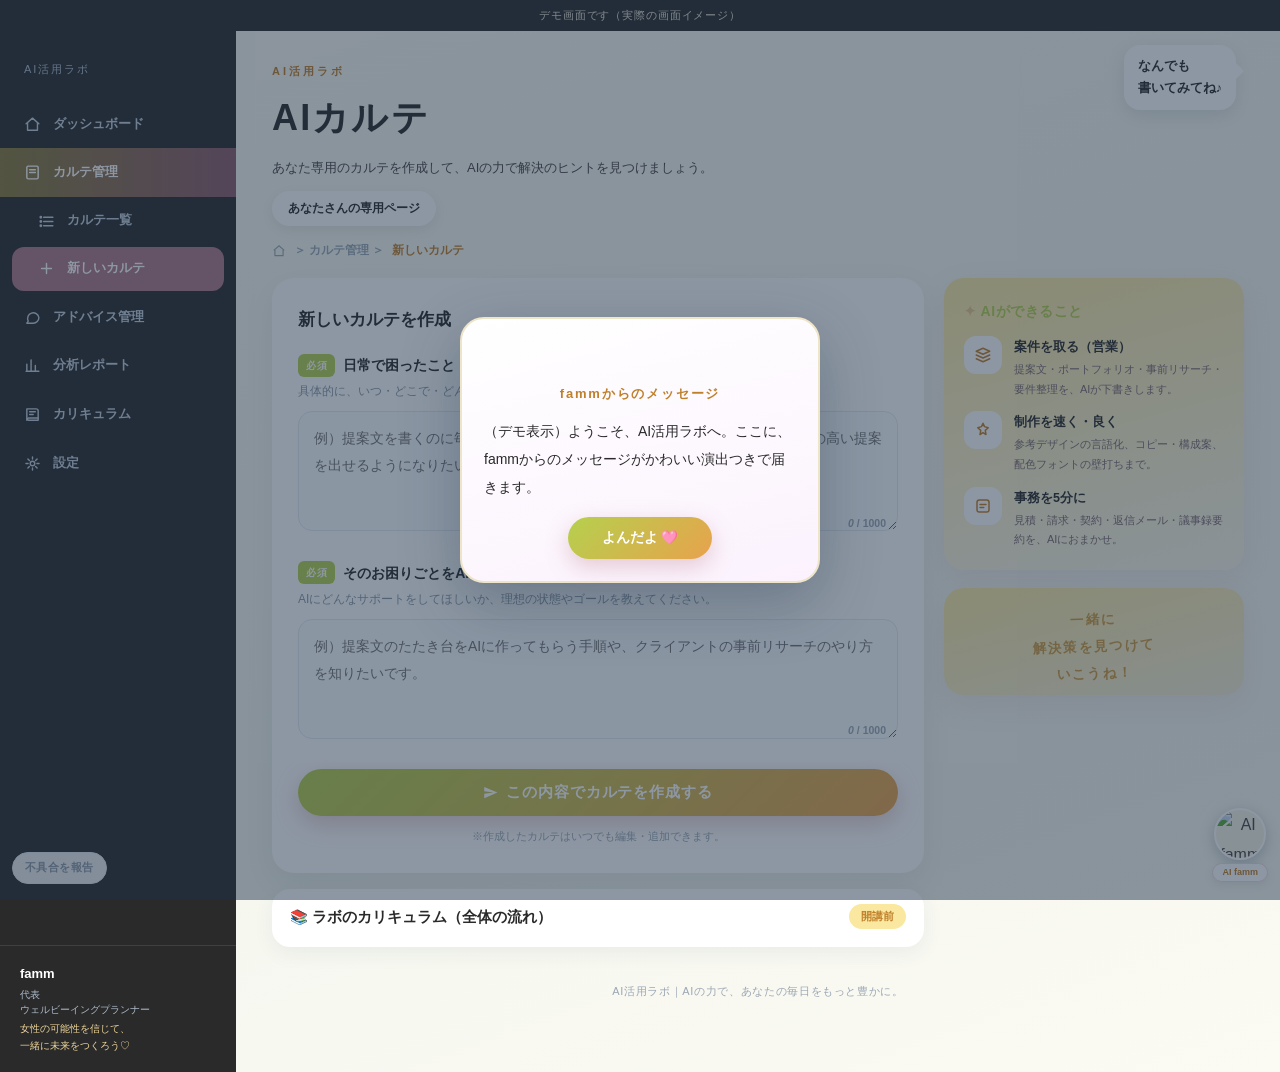
==== index.html @ f94faae4 "famm版AIらぼ：デザイン系カリキュラム＋fammトンマナ（マスタード/グリーン/ティール・ピンク赤廃止） Co-Authored-By: Claude Opus 4.8 (1M context) " ====
<!DOCTYPE html>
<html lang="ja">
<head>
<meta charset="UTF-8">
<meta name="viewport" content="width=device-width, initial-scale=1.0">
<meta name="robots" content="noindex">
<title>AIカルテ｜AI活用ラボ</title>
<style>
:root{
  --bg:#fbfaf3; --bg2:#f5f7ef; --navy:#2a2a2a; --navy2:#2a2a2a;
  --pink:#e8a24c; --pink2:#c07f2a; --pink3:#b5d04e; --pinkbg:#fae8a0; --blue:#7db8b8; --text:#4a4446;
}
*{margin:0;padding:0;box-sizing:border-box;-webkit-tap-highlight-color:transparent;}
html,body{overflow-x:hidden;}
body{
  font-family:"Yu Gothic","YuGothic","游ゴシック","Hiragino Kaku Gothic ProN","Hiragino Sans",sans-serif;
  background:linear-gradient(160deg,#fbfaf3 0%,#f5f7ef 60%,#fbfaf3 100%); color:var(--text); line-height:1.9;
  -webkit-font-smoothing:antialiased;
}
.demoband{background:var(--navy2); color:#e7e1d3; text-align:center; font-size:11px; padding:5px 10px; letter-spacing:.08em;}
.layout{display:grid; grid-template-columns:236px 1fr; min-height:100vh;}

/* ===== sidebar (desktop) ===== */
.side{background:var(--navy2); color:#e7e1d3; padding:26px 0 18px; display:flex; flex-direction:column;}
.slogo{padding:0 24px 20px;}
.slogo .m{font-size:24px; font-weight:800; letter-spacing:.14em; color:#7db8b8;}
.slogo .l{font-size:11px; color:#aebccb; letter-spacing:.18em; margin-top:2px;}
.nav{flex:1;}
.ni{display:flex; align-items:center; gap:12px; padding:12px 24px; font-size:13px; font-weight:700; color:#c3cfdc; cursor:pointer;}
.ni svg{width:17px; height:17px; fill:none; stroke:currentColor; stroke-width:2; stroke-linecap:round; stroke-linejoin:round; flex:none;}
.ni.on{background:linear-gradient(90deg,#8a7a3a,#8d5a6b); color:#fff;}
.ni.sub{padding-left:38px; font-size:12.5px;}
.ni.sub.on{background:#b0788a; border-radius:12px; margin:2px 12px; padding:10px 12px 10px 26px;}
.sprof{margin-top:14px; padding:16px 20px 0; border-top:1px solid rgba(255,255,255,.1); display:flex; gap:10px; align-items:flex-start;}
.sprof img{width:44px; height:44px; border-radius:50%; object-fit:cover; object-position:50% 6%; background:#f6f3e6; flex:none;}
.sprof .nm{font-size:13px; font-weight:800; color:#fff;}
.sprof .rl{font-size:9.5px; color:#aebccb; line-height:1.6;}
.sprof .mt{font-size:9.5px; color:#f0d79a; margin-top:4px; line-height:1.7;}

/* ===== mobile top ===== */
.mtop{display:none;}
.mhero{display:none;}

/* ===== main ===== */
.main{padding:0 0 60px; min-width:0;}
.hero{position:relative; padding:30px 36px 0;}
.eyebrow{font-size:11px; color:var(--pink2); font-weight:800; letter-spacing:.28em;}
.hero h1{font-size:clamp(26px,3.2vw,36px); color:var(--navy2); letter-spacing:.06em; margin-top:2px;}
.hero .sub{font-size:13px; margin-top:4px; max-width:520px;}
.hero .who{margin-top:10px; display:inline-block; background:#fff; border-radius:999px; padding:6px 16px; font-size:12px; font-weight:800; color:var(--navy); box-shadow:0 4px 14px rgba(38,64,95,.1);}
.herochar{position:absolute; right:44px; top:6px; display:flex; align-items:flex-start; gap:6px;}
.herochar img{width:150px;}
.speech{
  position:relative; background:#fff; border-radius:16px; padding:10px 14px;
  font-size:12.5px; font-weight:800; color:var(--navy2); line-height:1.8;
  box-shadow:0 6px 18px rgba(38,64,95,.12); white-space:nowrap; margin-top:8px;
}
.speech::after{content:""; position:absolute; right:-8px; top:18px; border:8px solid transparent; border-left-color:#fff; border-right:none;}
.crumb{padding:14px 36px 0; font-size:11.5px; color:#9aa7b4; font-weight:700; display:flex; align-items:center; gap:8px;}
.crumb svg{width:14px; height:14px; fill:none; stroke:#9aa7b4; stroke-width:2;}
.crumb b{color:var(--pink2);}

.cols{display:grid; grid-template-columns:1fr 300px; gap:20px; padding:16px 36px 0; align-items:start;}
.colmain{min-width:0;}
.card{background:#fff; border-radius:22px; padding:26px 26px; box-shadow:0 10px 30px rgba(38,64,95,.08);}
.card h2{font-size:17px; color:var(--navy2); margin-bottom:16px;}
.q{margin-top:18px;}
.q:first-of-type{margin-top:0;}
.qh{display:flex; align-items:center; gap:8px; margin-bottom:2px; flex-wrap:wrap;}
.qh b{min-width:0;}
.req{background:var(--pink3); color:#fff; font-size:10px; font-weight:800; border-radius:6px; padding:2px 8px; letter-spacing:.06em;}
.qh b{font-size:14px; color:var(--navy2);}
.qguide{font-size:12px; color:#8a97a5; margin-bottom:8px;}
.tawrap{position:relative;}
textarea{
  width:100%; border:1.5px solid #e3e9f0; border-radius:14px; padding:13px 15px 26px;
  font-size:14px; line-height:1.9; color:var(--navy2); background:#fbfcfe; font-family:inherit;
  min-height:120px; resize:vertical;
}
textarea:focus{outline:none; border-color:var(--pink);}
.cnt{position:absolute; right:12px; bottom:8px; font-size:10.5px; color:#9aa7b4; font-weight:700;}
.gbtn{
  display:flex; align-items:center; justify-content:center; gap:8px; width:100%; border:none; margin-top:20px;
  background:linear-gradient(135deg,var(--pink3),var(--pink)); color:#fff;
  border-radius:999px; padding:14px; font-size:15px; font-weight:800; letter-spacing:.06em;
  box-shadow:0 8px 22px rgba(189,120,134,.35); cursor:pointer; font-family:inherit;
}
.gbtn:disabled{background:#c9d6e2; box-shadow:none;}
.gbtn svg{width:15px; height:15px; fill:#fff; flex:none;}
.note{font-size:11px; color:#9aa7b4; margin-top:10px; text-align:center;}
.ok{display:none; background:var(--pinkbg); border-radius:14px; padding:13px 16px; margin-top:12px; font-size:13px; font-weight:700; color:var(--navy2); text-align:center;}

/* right column */
.aican{background:linear-gradient(165deg,#fae8a0,#faf6ea); border-radius:20px; padding:20px 20px; box-shadow:0 10px 30px rgba(189,120,134,.12);}
.aican h3{font-size:14px; color:var(--pink3); letter-spacing:.04em; margin-bottom:12px;}
.aican h3::before{content:"✦ "; color:#e8c48b;}
.fi{display:flex; gap:12px; margin-top:12px;}
.fi .ic{flex:none; width:38px; height:38px; border-radius:12px; background:#fff; display:flex; align-items:center; justify-content:center;}
.fi .ic svg{width:18px; height:18px; fill:none; stroke:var(--pink2); stroke-width:2; stroke-linecap:round; stroke-linejoin:round;}
.fi b{font-size:12.5px; color:var(--navy2); display:block;}
.fi p{font-size:11px; line-height:1.8; color:#7c6a70;}
.wink{background:linear-gradient(165deg,#fae8a0,#f3ecd4); border-radius:20px; padding:18px 14px 8px; text-align:center; margin-top:18px; box-shadow:0 10px 30px rgba(189,120,134,.12);}
.wink .scr{color:#cf9a3f; font-weight:800; font-size:13.5px; letter-spacing:.1em; line-height:2; transform:rotate(-2deg);}
.wink img{width:130px; margin-top:4px;}

/* history & advice */
.hitem{background:#fff; border-radius:16px; padding:14px 18px; margin-top:12px; box-shadow:0 6px 18px rgba(38,64,95,.07); font-size:13px;}
.hitem .d{font-size:10.5px; color:#8a97a5; font-weight:800;}
.hitem .w2{color:#8a97a5; font-size:12px;}
.adv{background:#fff; border-radius:18px; padding:16px 18px; margin-top:12px; box-shadow:0 8px 22px rgba(38,64,95,.08);}
.adv .head{display:flex; gap:10px; align-items:center; margin-bottom:6px;}
.adv .av{width:40px; height:40px; border-radius:50%; background:#f6f3e6; flex:none; overflow:hidden; object-fit:cover; object-position:50% 6%;}
.adv .nm{font-size:13px; font-weight:800; color:var(--navy2);}
.adv .dt{font-size:10.5px; color:#8a97a5; font-weight:700;}
.adv .body{font-size:13.5px; white-space:pre-line;}
.empty{text-align:center; font-size:12.5px; color:#9aa7b4; padding:22px 0;}
.refresh{display:block; margin:16px auto 0; border:1.5px solid #e3e9f0; background:#fff; color:var(--navy); border-radius:999px; padding:9px 26px; font-size:12px; font-weight:800; cursor:pointer; font-family:inherit;}
.setcard p{font-size:12.5px;}
.setcard a{color:var(--pink2); font-weight:800;}

.view{display:none;}
.view.on{display:block;}

/* analysis */
.anasec{margin-top:20px;}
.anasec:first-child{margin-top:0;}
.anasec h3{font-size:13.5px; color:var(--navy2); margin-bottom:10px;}
.anasec h3::before{content:"✦ "; color:#e8c48b;}
.brow{display:grid; grid-template-columns:118px 1fr 34px; gap:10px; align-items:center; margin-top:8px; font-size:12px;}
.brow .bl{font-weight:800; color:var(--navy); line-height:1.5;}
.brow .btrack{display:block; background:#eef2f6; border-radius:999px; height:12px; overflow:hidden;}
.brow .bfill{display:block; height:100%; border-radius:999px; background:linear-gradient(90deg,var(--blue),var(--pink));}
.brow .bv{font-weight:800; color:#8a97a5; text-align:right; font-size:11px;}
.habit{background:var(--pinkbg); border-radius:16px; padding:14px 16px; margin-top:10px;}
.habit .hb{display:inline-block; background:var(--pink2); color:#fff; border-radius:999px; padding:3px 14px; font-size:11.5px; font-weight:800; margin-bottom:6px;}
.habit p{font-size:12.5px; line-height:1.9;}
.habit p b{color:var(--pink3);}
.trline{display:flex; gap:10px; align-items:flex-start; margin-top:8px; font-size:12.5px;}
.trline i{font-style:normal; flex:none; background:#eef2f6; color:var(--navy); border-radius:8px; padding:1px 10px; font-size:11px; font-weight:800; margin-top:4px; white-space:nowrap;}
.plan{background:linear-gradient(165deg,#fae8a0,#faf6ea); border-radius:18px; padding:16px 18px; margin-top:10px;}
.plan .prow{display:flex; gap:10px; margin-top:8px; font-size:12.5px; align-items:baseline;}
.plan .prow:first-child{margin-top:0;}
.plan .pk{flex:none; width:96px; font-size:11px; font-weight:800; color:var(--pink3);}
.plan .pv{font-weight:700; color:var(--navy2); min-width:0;}
.ananote{font-size:10.5px; color:#9aa7b4; margin-top:14px; text-align:center;}
footer{text-align:center; font-size:11px; color:#9aa7b4; padding:34px 16px 10px; letter-spacing:.06em;}

/* ===== mobile ===== */
.mnav{display:none;}
@media(max-width:900px){
  .layout{grid-template-columns:1fr;}
  .side{display:none;}
  .mtop{display:block; background:var(--navy2); color:#fff; padding:14px 18px 0; position:relative; overflow:hidden;}
  .mtop .m{font-size:13px; font-weight:800; letter-spacing:.16em; color:#7db8b8;}
  .mtop .m small{color:#e7e1d3; font-size:10px; margin-left:6px; letter-spacing:.14em;}
  .mtop h1{font-size:20px; font-weight:800; letter-spacing:.06em; margin-top:2px;}
  .mtop .burger{position:absolute; right:16px; top:14px; color:#e7e1d3; font-size:20px; font-weight:800;}
  .mhero{background:linear-gradient(160deg,#fbf6e8,#fae8a0); padding:14px 18px 6px; display:flex; align-items:center; justify-content:space-between; gap:6px;}
  .mhero img{width:108px; flex:none;}
  .mspeech{position:relative; background:#fff; border-radius:16px; padding:10px 14px; font-size:12.5px; font-weight:800; color:var(--navy2); box-shadow:0 6px 18px rgba(38,64,95,.12); line-height:1.8;}
  .mspeech::after{content:""; position:absolute; right:-8px; top:16px; border:8px solid transparent; border-left-color:#fff; border-right:none;}
  .mhero .who2{display:block; margin-top:8px; font-size:10.5px; color:var(--pink2); font-weight:800;}
  .hero{display:none;}
  .crumb{display:none;}
  .cols{grid-template-columns:1fr; padding:14px 16px 0; gap:16px;}
  .card{padding:20px 18px; border-radius:20px;}
  .herochar{display:none;}
  .main{padding-bottom:92px;}
  .mnav{display:grid; grid-template-columns:repeat(6,minmax(0,1fr)); position:fixed; bottom:0; left:0; right:0; background:#fff; border-top:1px solid #eee; padding:8px 2px calc(8px + env(safe-area-inset-bottom)); z-index:30;}
  .mn{position:relative; border:none; background:none; font-family:inherit; text-align:center; font-size:9px; letter-spacing:0; font-weight:800; color:#b0a3aa; cursor:pointer; padding:7px 0 0; width:100%; white-space:nowrap; overflow:hidden;}
  .mn svg{width:23px; height:23px; display:block; margin:0 auto 2px;}
  .mn svg .b{fill:#cdd9f6;} .mn svg .a{fill:#e8a24c;} .mn svg .w{fill:#fff;}
  .mn svg .s{fill:none; stroke:#e8a24c; stroke-width:1.8; stroke-linecap:round; stroke-linejoin:round;}
  .mn.on{color:var(--pink2);}
  .mn.on svg .b{fill:#e8a24c;} .mn.on svg .a{fill:#c07f2a;} .mn.on svg .s{stroke:#c07f2a;}
  .mn.on::before{content:""; position:absolute; top:0; left:50%; transform:translateX(-50%); width:34px; height:3px; border-radius:99px; background:linear-gradient(90deg,#e8a24c,#c07f2a);}
  #bugL{display:none;}
  #bugBar.on{display:block;}
  .mhero{position:relative;}
  .mhero::after{content:"♡"; position:absolute; right:10px; top:8px; color:#cfa3dc; font-size:17px; font-weight:800;}
  .mhero::before{content:"✦"; position:absolute; right:36px; top:28px; color:#e3c6ec; font-size:11px;}
}

/* カリキュラム常設 */
.curcard{background:#fff; border-radius:18px; margin-top:16px; box-shadow:0 6px 20px rgba(38,64,95,.07); overflow:hidden;}
.curcard summary{list-style:none; cursor:pointer; padding:15px 18px; font-size:14.5px; font-weight:800; color:var(--navy2);}
.curcard summary::-webkit-details-marker{display:none;}
.curcard summary::before{content:"📚 ";}
.curnow{float:right; background:var(--pinkbg); color:var(--pink2); border-radius:999px; padding:2px 12px; font-size:11px; font-weight:800;}
.curbody{padding:0 18px 16px;}
.curwk{display:flex; gap:10px; padding:9px 0; border-top:1px dashed #f0e6ee; font-size:12.5px; line-height:1.7; align-items:flex-start;}
.curwk .wn{flex:none; width:64px; font-weight:800; color:#9aa7b4; font-size:11px; padding-top:2px;}
.curwk .wt b{color:var(--navy2); display:block; font-size:13px;}
.curwk.now{background:linear-gradient(90deg,#fae8a0,transparent); margin:0 -18px; padding:9px 18px; border-radius:8px;}
.curwk.now .wn{color:var(--pink2);}
/* fammからのメッセージ */
#ntcOv{position:fixed; inset:0; background:rgba(29,49,73,.5); display:none; align-items:center; justify-content:center; z-index:80; padding:22px;}
#ntcOv.on{display:flex;}
#ntcCard{position:relative; background:linear-gradient(165deg,#fff 0%,#fbf2fd 100%); border:2px solid #eee4c8; border-radius:24px; padding:26px 22px 22px; max-width:360px; width:100%; text-align:center; box-shadow:0 20px 60px rgba(29,49,73,.3); animation:ntcPop .5s cubic-bezier(.2,1.4,.4,1);}
@keyframes ntcPop{0%{transform:scale(.7); opacity:0;} 100%{transform:scale(1); opacity:1;}}
#ntcCard img{width:92px; margin-top:-64px; filter:drop-shadow(0 6px 14px rgba(189,120,134,.3));}
#ntcCard h3{font-size:13px; color:var(--pink2); letter-spacing:.14em; font-weight:800; margin-top:6px;}
#ntcMsg{font-size:14px; color:var(--navy2); line-height:2; margin-top:10px; text-align:left; white-space:pre-wrap;}
#ntcClose{border:none; background:linear-gradient(135deg,#b5d04e,#e8a24c); color:#fff; border-radius:999px; padding:12px 34px; font-size:13.5px; font-weight:800; cursor:pointer; font-family:inherit; margin-top:16px; box-shadow:0 8px 22px rgba(189,120,134,.35);}
.ntcFx{position:absolute; inset:0; pointer-events:none; overflow:visible;}
.ntcFx span{position:absolute; bottom:-10px; font-size:16px; opacity:0; animation:ntcFloat 3.2s ease-in infinite;}
@keyframes ntcFloat{0%{transform:translateY(0) scale(.7) rotate(0deg); opacity:0;} 15%{opacity:.9;} 100%{transform:translateY(-330px) scale(1.15) rotate(18deg); opacity:0;}}
</style>
</head>
<body>
<div id="demoband" class="demoband" style="display:none;">デモ画面です（実際の画面イメージ）</div>

<!-- mobile header -->
<div class="mtop">
  <div class="m"><small>AI活用ラボ</small></div>
  <h1>AIカルテ</h1>
  <span class="burger">≡</span>
  <div style="height:12px;"></div>
</div>
<div class="mhero" id="mhero">
  <div>
    <div class="mspeech">なんでも<br>書いてみてね♪</div>
    <span class="who2" id="who2"></span>
  </div>
  <img src="assets/fm-suit.png" alt="" onerror="this.style.display='none'">
</div>

<div class="layout">

  <!-- sidebar -->
  <aside class="side">
    <div class="slogo"><div class="m"></div><div class="l">AI活用ラボ</div></div>
    <nav class="nav">
      <div class="ni" data-v="v_new"><svg viewBox="0 0 24 24"><path d="M3 11l9-8 9 8"/><path d="M5 10v10h14V10"/></svg>ダッシュボード</div>
      <div class="ni on"><svg viewBox="0 0 24 24"><rect x="4" y="3" width="16" height="18" rx="2"/><path d="M8 8h8M8 12h8"/></svg>カルテ管理</div>
      <div class="ni sub" data-v="v_list"><svg viewBox="0 0 24 24"><path d="M8 6h13M8 12h13M8 18h13"/><circle cx="4" cy="6" r="1"/><circle cx="4" cy="12" r="1"/><circle cx="4" cy="18" r="1"/></svg>カルテ一覧</div>
      <div class="ni sub on" id="ni_new" data-v="v_new"><svg viewBox="0 0 24 24"><path d="M12 5v14M5 12h14"/></svg>新しいカルテ</div>
      <div class="ni" data-v="v_adv"><svg viewBox="0 0 24 24"><path d="M21 12a8 8 0 0 1-8 8H4l2-3a8 8 0 1 1 15-5z"/></svg>アドバイス管理</div>
      <div class="ni" data-v="v_ana"><svg viewBox="0 0 24 24"><path d="M4 20V10M10 20V4M16 20v-8M21 20H3"/></svg>分析レポート</div>
      <div class="ni" id="niCur"><svg viewBox="0 0 24 24"><path d="M4 4h13a3 3 0 0 1 3 3v13H7a3 3 0 0 1-3-3V4z"/><path d="M20 17H7a3 3 0 0 0-3 3"/><path d="M8 8h8M8 12h5"/></svg>カリキュラム</div>
      <div class="ni" data-v="v_set"><svg viewBox="0 0 24 24"><circle cx="12" cy="12" r="3.2"/><path d="M12 2.8v3M12 18.2v3M2.8 12h3M18.2 12h3M5.5 5.5l2.1 2.1M16.4 16.4l2.1 2.1M18.5 5.5l-2.1 2.1M7.6 16.4l-2.1 2.1"/></svg>設定</div>
    </nav>
    <div class="sprof">
      <img src="assets/fm-desk.png" alt="" onerror="this.style.display='none'">
      <div>
        <div class="nm">famm</div>
        <div class="rl">代表<br>ウェルビーイングプランナー</div>
        <div class="mt">女性の可能性を信じて、<br>一緒に未来をつくろう♡</div>
      </div>
    </div>
  </aside>

  <!-- main -->
  <main class="main">
    <div class="hero">
      <div class="eyebrow">AI活用ラボ</div>
      <h1>AIカルテ</h1>
      <p class="sub">あなた専用のカルテを作成して、AIの力で解決のヒントを見つけましょう。</p>
      <div class="who" id="who"></div>
      <div class="herochar">
        <div class="speech">なんでも<br>書いてみてね♪</div>
        <img src="assets/fm-desk.png" alt="" onerror="this.style.display='none'">
      </div>
    </div>
    <div class="crumb"><svg viewBox="0 0 24 24"><path d="M3 11l9-8 9 8"/><path d="M5 10v10h14V10"/></svg> ＞ カルテ管理 ＞ <b id="crumbnow">新しいカルテ</b></div>

    <div class="cols">
      <div class="colmain">

        <!-- new -->
        <div class="view on" id="v_new">
          <div class="card">
            <h2>新しいカルテを作成</h2>
            <div class="q">
              <div class="qh"><span class="req">必須</span><b>日常で困ったこと</b></div>
              <p class="qguide">具体的に、いつ・どこで・どんな時に困っているのか教えてください。</p>
              <div class="tawrap">
                <textarea id="worry" maxlength="1000" placeholder="例）提案文を書くのに毎回1時間かかって、応募が続きません。もっと早く、質の高い提案を出せるようになりたいです…"></textarea>
                <span class="cnt"><i id="c1">0</i> / 1000</span>
              </div>
            </div>
            <div class="q">
              <div class="qh"><span class="req">必須</span><b>そのお困りごとをAIでどう解決したいですか？</b></div>
              <p class="qguide">AIにどんなサポートをしてほしいか、理想の状態やゴールを教えてください。</p>
              <div class="tawrap">
                <textarea id="want" maxlength="1000" placeholder="例）提案文のたたき台をAIに作ってもらう手順や、クライアントの事前リサーチのやり方を知りたいです。"></textarea>
                <span class="cnt"><i id="c2">0</i> / 1000</span>
              </div>
            </div>
            <button class="gbtn" id="send"><svg viewBox="0 0 24 24"><path d="M2 21l21-9L2 3v7l15 2-15 2z"/></svg>この内容でカルテを作成する</button>
            <div class="ok" id="okmsg">カルテが届きました。fammが読んで、アドバイスをお返ししますね。</div>
            <p class="note">※作成したカルテはいつでも編集・追加できます。</p>
          </div>

          <details class="curcard" id="curcard">
            <summary>ラボのカリキュラム（全体の流れ）<span class="curnow" id="curnow"></span></summary>
            <div class="curbody" id="curbody"></div>
          </details>

          <div style="display:none;">
          </div>
        </div>

        <!-- list -->
        <div class="view" id="v_list">
          <div class="card" style="padding-bottom:18px;">
            <h2>カルテ一覧</h2>
            <div id="hist"><div class="empty">作成したカルテが、ここに並びます。</div></div>
          </div>
        </div>

        <!-- advice -->
        <div class="view" id="v_adv">
          <div class="card" style="padding-bottom:18px;">
            <h2>fammからのアドバイス</h2>
            <div id="advlist"><div class="empty"><img src="assets/fm-laptop.png" alt="" style="width:88px; display:block; margin:0 auto 8px;" onerror="this.style.display='none'">カルテを作成すると、ここにfammからのアドバイスが届きます。</div></div>
            <button class="refresh" id="refresh">更新する</button>
          </div>
        </div>

        <!-- analysis -->
        <div class="view" id="v_ana">
          <div class="card" style="padding-bottom:20px;">
            <h2>わたしの分析レポート</h2>
            <div id="anabody"></div>
          </div>
        </div>

        <!-- curriculum -->
        <div class="view" id="v_cur">
          <div class="card" style="padding-bottom:20px;">
            <h2>ラボのカリキュラム</h2>
            <div id="curpage"></div>
          </div>
        </div>

        <!-- settings -->
        <div class="view" id="v_set">
          <div class="card setcard">
            <h2>設定</h2>
            <h3 style="font-size:13.5px; color:var(--pink2); margin-bottom:6px;">呼ばれたい名前の変更</h3>
            <p style="font-size:12.5px;">ニックネームで登録してしまった場合など、いつでも変えられます。これまでに書いたカルテはそのまま残ります。</p>
            <input type="text" id="nmchg" maxlength="20" placeholder="新しい名前" style="width:100%; border:1.5px solid #e3e9f0; border-radius:12px; padding:11px 13px; font-size:14px; font-family:inherit; margin-top:8px;">
            <button id="nmsave" style="border:none; background:linear-gradient(135deg,#b5d04e,#e8a24c); color:#fff; border-radius:999px; padding:11px 26px; font-size:13px; font-weight:800; cursor:pointer; font-family:inherit; margin-top:10px;">この名前に変更する</button>
            <p id="nmok" style="display:none; font-size:12.5px; color:var(--pink2); font-weight:800; margin-top:6px;">変更しました。次のカルテから新しい名前で届きます。</p>
            <h3 style="font-size:13.5px; color:var(--pink2); margin:22px 0 6px;">不具合のご報告</h3>
            <p style="font-size:12.5px;">うまく動かないところがあったら、こちらから教えてください。すぐ直します。</p>
            <button id="bugOpen2" style="border:1.5px solid #dcc3ea; background:#fff; color:var(--pink2); border-radius:999px; padding:10px 24px; font-size:13px; font-weight:800; cursor:pointer; font-family:inherit; margin-top:8px;">不具合を報告する</button>
            <p style="margin-top:18px;">書いた内容は、fammだけが見られます。データはこの専用ページとfammの管理画面の間だけでやりとりされます。</p>
            <p style="margin-top:12px;"><a id="reset" href="javascript:void(0)">プロフィールをリセットする</a></p>
          </div>
        </div>

      </div>

      <!-- right column -->
      <div class="colside">
        <div class="aican">
          <h3>AIができること</h3>
          <div class="fi"><span class="ic"><svg viewBox="0 0 24 24"><path d="M3 7l9-4 9 4-9 4-9-4z"/><path d="M3 12l9 4 9-4M3 17l9 4 9-4"/></svg></span><div><b>案件を取る（営業）</b><p>提案文・ポートフォリオ・事前リサーチ・要件整理を、AIが下書きします。</p></div></div>
          <div class="fi"><span class="ic"><svg viewBox="0 0 24 24"><path d="M12 3l2 4.5L19 9l-4 3.5L16 18l-4-2.5L8 18l1-5.5L5 9l5-1.5z"/></svg></span><div><b>制作を速く・良く</b><p>参考デザインの言語化、コピー・構成案、配色フォントの壁打ちまで。</p></div></div>
          <div class="fi"><span class="ic"><svg viewBox="0 0 24 24"><rect x="4" y="4" width="16" height="16" rx="3"/><path d="M8 10h8M8 14h5"/></svg></span><div><b>事務を5分に</b><p>見積・請求・契約・返信メール・議事録要約を、AIにおまかせ。</p></div></div>
        </div>
        <div class="wink">
          <div class="scr">一緒に<br>解決策を見つけて<br>いこうね！</div>
          <img src="assets/fm-suit.png" alt="" onerror="this.style.display='none'">
        </div>
      </div>
    </div>

    <footer>AI活用ラボ｜AIの力で、あなたの毎日をもっと豊かに。</footer>
  </main>
</div>

<!-- mobile bottom nav -->
<div class="mnav">
  <button class="mn on" data-v="v_new"><svg viewBox="0 0 24 24"><rect class="b" x="3.8" y="4" width="16.4" height="18" rx="3"/><rect class="a" x="8.5" y="2" width="7" height="4" rx="1.8"/><path class="w" d="M12 18.2l-3.3-3.1c-1.8-1.7-.5-4.7 1.9-4.3.6.1 1.1.5 1.4 1 .3-.5.8-.9 1.4-1 2.4-.4 3.7 2.6 1.9 4.3z"/></svg>新しいカルテ</button>
  <button class="mn" data-v="v_list"><svg viewBox="0 0 24 24"><path class="b" d="M12 6.2C10 4.6 7 4.2 3.8 4.6v14.6c3.2-.4 6.2 0 8.2 1.6 2-1.6 5-2 8.2-1.6V4.6C17 4.2 14 4.6 12 6.2z"/><rect class="w" x="11.3" y="6.2" width="1.4" height="14" rx=".7"/><path class="w" d="M17 13.4l-1.7-1.6c-.9-.9-.3-2.5 1-2.3.3 0 .5.2.7.5.2-.3.4-.5.7-.5 1.3-.2 1.9 1.4 1 2.3z"/><path class="a" d="M19.4 1l.5 1.3 1.3.5-1.3.5-.5 1.3-.5-1.3-1.3-.5 1.3-.5z"/></svg>カルテ一覧</button>
  <button class="mn" data-v="v_cur"><svg viewBox="0 0 24 24"><rect class="b" x="3.8" y="3.8" width="16.4" height="14.2" rx="3.6"/><path class="b" d="M7.8 17.4l-.7 4.2 4.7-3.6z"/><path class="w" d="M12 14.3l-2.8-2.6c-1.6-1.5-.4-4 1.7-3.7.5.1.9.4 1.1.9.2-.5.6-.8 1.1-.9 2.1-.3 3.3 2.2 1.7 3.7z"/><path class="a" d="M19.9 1l.4 1.1 1.1.4-1.1.4-.4 1.1-.4-1.1-1.1-.4 1.1-.4z"/></svg>カリキュラム</button>
  <button class="mn" data-v="v_adv"><svg viewBox="0 0 24 24"><path class="b" d="M12 2.2a7.4 7.4 0 0 0-4 13.6c.7.4 1.1 1.1 1.1 1.9v.4h5.8v-.4c0-.8.4-1.5 1.1-1.9a7.4 7.4 0 0 0-4-13.6z"/><path class="w" d="M12 13.4l-2.3-2.2c-1.3-1.2-.3-3.3 1.3-3.1.4.1.8.3 1 .7.2-.4.6-.6 1-.7 1.6-.2 2.6 1.9 1.3 3.1z"/><rect class="a" x="9.2" y="18.4" width="5.6" height="1.6" rx=".8"/><rect class="a" x="9.9" y="20.7" width="4.2" height="1.6" rx=".8"/><path class="a" d="M20.9 3.4l.5 1.3 1.3.5-1.3.5-.5 1.3-.5-1.3-1.3-.5 1.3-.5z"/><path class="a" d="M2.9 5.9l.4 1 1 .4-1 .4-.4 1-.4-1-1-.4 1-.4z"/></svg>アドバイス</button>
  <button class="mn" data-v="v_ana"><svg viewBox="0 0 24 24"><rect class="b" x="3.8" y="14" width="4.2" height="7" rx="1.3"/><rect class="b" x="9.9" y="10.5" width="4.2" height="10.5" rx="1.3"/><rect class="b" x="16" y="7" width="4.2" height="14" rx="1.3"/><path class="s" d="M4.2 9.6L9.5 5.9l4 2.3 4.2-3"/><path class="a" d="M18.9 3.2l-.1 3.3-2.9-1.7z"/><path class="w" d="M18.1 11.6l-1.3-1.2c-.7-.7-.2-1.9.7-1.8.2 0 .4.2.6.4.2-.2.4-.4.6-.4.9-.1 1.4 1.1.7 1.8z"/></svg>分析</button>
  <button class="mn" data-v="v_set"><svg viewBox="0 0 24 24"><g class="b"><rect x="10.8" y="1.2" width="2.4" height="4.6" rx="1.2"/><rect x="10.8" y="1.2" width="2.4" height="4.6" rx="1.2" transform="rotate(45 12 12)"/><rect x="10.8" y="1.2" width="2.4" height="4.6" rx="1.2" transform="rotate(90 12 12)"/><rect x="10.8" y="1.2" width="2.4" height="4.6" rx="1.2" transform="rotate(135 12 12)"/><rect x="10.8" y="1.2" width="2.4" height="4.6" rx="1.2" transform="rotate(180 12 12)"/><rect x="10.8" y="1.2" width="2.4" height="4.6" rx="1.2" transform="rotate(225 12 12)"/><rect x="10.8" y="1.2" width="2.4" height="4.6" rx="1.2" transform="rotate(270 12 12)"/><rect x="10.8" y="1.2" width="2.4" height="4.6" rx="1.2" transform="rotate(315 12 12)"/><circle cx="12" cy="12" r="7.6"/></g><path class="w" d="M12 16l-2.7-2.6c-1.5-1.4-.4-3.8 1.5-3.5.5.1.9.4 1.2.9.3-.5.7-.8 1.2-.9 1.9-.3 3 2.1 1.5 3.5z"/></svg>設定</button>
</div>
<div id="bugBar">不具合を報告する場合は、右下の「設定」からご連絡ください。<button class="x" id="bugBarX">✕</button></div>

<script src="supabase_config.js"></script>
<script>
(function(){
var P=new URLSearchParams(location.search);
var UID=(P.get("u")||"").replace(/[^a-zA-Z0-9_\-]/g,"").slice(0,40);
var NAME=(P.get("name")||"").slice(0,20);
try{ var __nm=localStorage.getItem("ailab_name_"+(P.get("u")||"")); if(__nm) NAME=__nm.slice(0,20); }catch(e){}
var DEMO=P.get("demo")==="1"||!UID||!(typeof SUPABASE_CONFIG!=="undefined"&&SUPABASE_CONFIG.enabled);

/* u=（カルテの鍵）が欠けたURLで開いた人への防御画面（デモ指定は除く） */
if(!UID && P.get("demo")!=="1" && (typeof SUPABASE_CONFIG!=="undefined"&&SUPABASE_CONFIG.enabled)){
  (function(){
    function showLost(){
      var ov=document.createElement("div");
      ov.style.cssText="position:fixed;inset:0;background:rgba(29,49,73,.62);display:flex;align-items:center;justify-content:center;z-index:95;padding:24px;";
      ov.innerHTML='<div style="background:#fff;border-radius:22px;padding:26px 22px;max-width:360px;width:100%;text-align:center;">'
        +'<div style="font-size:30px;">🔑</div>'
        +'<h3 style="font-size:15px;color:#2a2a2a;margin-top:8px;line-height:1.8;">あなた専用ページの鍵が<br>このリンクに入っていません</h3>'
        +'<p style="font-size:12.5px;color:#6b7684;line-height:2;margin-top:10px;">このまま使うと自分のカルテが表示されません。下のボタンから<b>申込のときと同じメールアドレス</b>を入れると、いつものカルテにそのまま戻れます（新しいページは作られません）。</p>'
        +'<a href="start.html" style="display:block;margin-top:14px;background:linear-gradient(135deg,#b5d04e,#e8a24c);color:#fff;border-radius:999px;padding:13px;font-size:14px;font-weight:800;text-decoration:none;">自分のページに戻る</a>'
        +'</div>';
      document.body.appendChild(ov);
    }
    if(document.readyState==="loading"){ document.addEventListener("DOMContentLoaded",showLost); } else { showLost(); }
  })();
}

document.getElementById("who").textContent=(NAME||"あなた")+"さんの専用ページ";
document.getElementById("who2").textContent=(NAME||"あなた")+"さんの専用ページ";
if(DEMO) document.getElementById("demoband").style.display="block";
if(UID&&P.get("demo")!=="1"){ try{ localStorage.setItem("ailab_my",JSON.stringify({id:UID,name:NAME,url:location.href.split("#")[0],t:Date.now()})); }catch(e){} }

function sb(path,opts){
  return fetch(SUPABASE_CONFIG.url+"/rest/v1/"+path,Object.assign({
    headers:{apikey:SUPABASE_CONFIG.anonKey,Authorization:"Bearer "+SUPABASE_CONFIG.anonKey,
    "Content-Type":"application/json",Prefer:"return=representation"}},opts||{}));
}
function fmt(d){ var x=new Date(d); return (x.getMonth()+1)+"/"+x.getDate()+" "+("0"+x.getHours()).slice(-2)+":"+("0"+x.getMinutes()).slice(-2); }
function esc(s){ var d=document.createElement("div"); d.textContent=s||""; return d.innerHTML; }

var demoNotes=[
{worry:"提案文を書くのに毎回1時間かかって、疲れて応募が止まってしまいます。時間ばかりかかって数が出せません。",want:"提案文のたたき台をAIで早く作れるようになりたいです。",created_at:new Date(Date.now()-3600000).toISOString()},
{worry:"クライアントのことを調べずに提案していて、刺さっている実感がありません。リサーチのやり方がわからないです。",want:"事前リサーチとヒアリング項目づくりをAIに手伝ってほしいです。",created_at:new Date(Date.now()-90000000).toISOString()},
{worry:"AIが気になるのに、デザインの仕事のどこで使えるのか、何から始めればいいのかわからないままです。",want:"自分の制作フローに合う始め方を知りたいです。",created_at:new Date(Date.now()-180000000).toISOString()}
];
var demoAdv=[
{author_name:"famm",message:"カルテ、読みました。\n提案文に1時間かかっているとのこと、そこはAIがいちばん得意なところです。今夜、気になる案件の募集要項をそのまま貼って「私の強みが伝わる提案文のたたき台を作って」と頼んでみてください。5分でたたき台ができます。\nあなたの場合、長い文章の下書きが得意なClaudeが合っています。",created_at:new Date(Date.now()-43200000).toISOString()},
{author_name:"famm",message:"AIとの付き合い方について、ひとつだけ。\n全部いっぺんに覚えようとしなくて大丈夫です。まずは「提案文のたたき台」と「クライアントの事前リサーチ」の2つだけAIに渡してみてください。提案の数と質が、両方いっぺんに上がります。",created_at:new Date(Date.now()-3600000).toISOString()}
];

function renderHist(list){
  var h=document.getElementById("hist");
  if(!list.length){ h.innerHTML='<div class="empty">作成したカルテが、ここに並びます。</div>'; return; }
  h.innerHTML="";
  list.forEach(function(n){
    var e=document.createElement("div"); e.className="hitem";
    e.innerHTML='<span class="d">'+fmt(n.created_at)+'</span>'+
      '<div>'+esc(n.worry)+'</div>'+(n.want?'<div class="w2">AIにしてほしいこと：'+esc(n.want)+'</div>':'');
    h.appendChild(e);
  });
}
function renderAdv(list){
  var a=document.getElementById("advlist");
  if(!list.length){ a.innerHTML='<div class="empty"><img src="assets/fm-laptop.png" alt="" style="width:88px; display:block; margin:0 auto 8px;" onerror="this.style.display=\'none\'">カルテを作成すると、ここにfammからのアドバイスが届きます。</div>'; return; }
  a.innerHTML="";
  list.forEach(function(m){
    var e=document.createElement("div"); e.className="adv";
    e.innerHTML='<div class="head"><img class="av" src="assets/fm-desk.png" alt="" onerror="this.style.display=\'none\'"><div><div class="nm">'+esc(m.author_name||"famm")+'</div><div class="dt">'+fmt(m.created_at)+'</div></div></div>'+
      '<div class="body">'+esc(m.message)+'</div>';
    a.appendChild(e);
  });
}
var lastNotes=[], lastAdv=[];
function loadAll(){
  if(DEMO){
    lastNotes=demoNotes.slice(); lastAdv=demoAdv.slice();
    renderHist(lastNotes); renderAdv(lastAdv); renderAnalysis(); return;
  }
  sb("ailab_notes?member_id=eq."+UID+"&order=created_at.desc&limit=100").then(function(r){return r.json();})
    .then(function(j){ if(Array.isArray(j)){ lastNotes=j; renderHist(j); renderAnalysis(); } }).catch(function(){});
  sb("ailab_advice?target_id=eq."+UID+"&order=created_at.desc&limit=100").then(function(r){return r.json();})
    .then(function(j){ if(Array.isArray(j)){ j=j.filter(function(a){ return String(a.author_name||"").indexOf("draft")!==0; }); lastAdv=j; renderAdv(j); renderAnalysis(); } }).catch(function(){});
}

(function(){
  var el=document.getElementById("niCur");
  if(el) el.onclick=function(){ if(window.switchView) window.switchView("v_cur"); };
})();

/* ===== カリキュラム常設（オープン準備中） ===== */
(function(){
  var opened=true;  // 公開前に隠したい場合は false に
  var WEEKS=[
    ["第1週","【famm担当者設定】","AIを“デザインの相棒”にする","STEP1",
      ["AIへの頼み方の型（前提→依頼→出したい形）を身につける","得意ジャンル・作風をAIに覚えさせて“自分専用”に育てる","声に出して相談する“壁打ち”の基本"]],
    ["第2週","【famm担当者設定】","案件を“取る”①　提案文とポートフォリオ","STEP2",
      ["提案文・応募文のたたき台を生成（クラウドソーシング向けにテンプレ化）","ポートフォリオの自己紹介文・実績説明文をブラッシュアップ"]],
    ["第3週","【famm担当者設定】","案件を“取る”②　リサーチと要件整理","STEP3",
      ["クライアントのHP・SNSをAIに読ませて事前リサーチ→提案の質を上げる","ヒアリング項目リストの自動生成と、ヒアリング後の要件整理"]],
    ["第4週","【famm担当者設定】","制作を“速く・良く”する","STEP4",
      ["参考デザインの分析・言語化（なぜ良いかをAIと分解する）","キャッチコピー・LP構成案の生成／ラフ・ワイヤーのアイデア出し","配色・フォント選定の壁打ち／画像生成でダミー・FV素材を作る"]],
    ["第5週","【famm担当者設定】","事務作業を“5分”に","STEP5",
      ["見積書・請求書・契約書のたたき台をAIで作る","返信・リマインドメール、議事録の音声文字起こし→自動要約","タスク整理・週間スケジュールの壁打ち／確定申告前の経費カテゴリ整理"]],
    ["第6週","【famm担当者設定】","最終ミッション：言いにくい連絡＋自分専用ツール化","STEP6",
      ["単価交渉・お断りメールなど「言いにくい連絡」の文面相談","納品前セルフチェックリストの運用","学んだ頼み方を“自分専用のプロンプト集/ツール”にまとめる"]]
  ];
  var starts=[new Date("2099-01-01"),new Date("2099-01-08"),new Date("2099-01-15"),new Date("2099-01-22"),new Date("2099-01-29"),new Date("2099-02-05"),new Date("2099-02-12")];
  var now=Date.now(), cur=-1;
  for(var i=0;i<6;i++){ if(now>=starts[i].getTime() && now<starts[i+1].getTime()) cur=i; }
  var html="", htmlFull="";
  if(opened){
    WEEKS.forEach(function(w,i){
      var head='<div class="curwk'+(i===cur?" now":"")+'"><span class="wn">'+w[0]+'<br>'+w[1]+'</span><span class="wt"><b>'+w[2]+(i===cur?"　←いまここ":"")+'</b>'+w[3]+'</span></div>';
      html+=head;
      var items=(w[4]||[]).map(function(it){return '<li>'+it+'</li>';}).join("");
      htmlFull+=head+(items?'<ul style="margin:2px 0 14px 2px; padding-left:18px; font-size:12.5px; color:#5a6b7d; line-height:1.9;">'+items+'</ul>':"");
    });
    var sem='<div class="curwk"><span class="wn">勉強会</span><span class="wt"><b>【勉強会の日程：famm担当者設定】</b>アーカイブの有無もここに</span></div>';
    html+=sem; htmlFull+=sem;
  } else {
    html='<div style="text-align:center; padding:26px 10px;">'
      +'<div style="font-size:34px;">🎁</div>'
      +'<div style="font-size:15px; font-weight:800; color:#2a2a2a; margin-top:8px;">カリキュラムは<br>まもなくオープンします</div>'
      +'<div style="font-size:12.5px; color:#8a97a5; margin-top:10px; line-height:2;">みなさんのカルテの悩みをぜんぶ読んで、<br>fammが心を込めて準備しています。<br>おたのしみに☺️</div>'
      +'</div>';
    htmlFull=html;
  }
  var box=document.getElementById("curbody"); if(box) box.innerHTML=html;
  var page=document.getElementById("curpage"); if(page) page.innerHTML=htmlFull;
  var lbl=document.getElementById("curnow");
  if(lbl){
    if(!opened){ lbl.textContent="オープン準備中"; }
    else if(cur>=0){ lbl.textContent="いま"+WEEKS[cur][0]; }
    else if(now<starts[0].getTime()){ lbl.textContent="開講前"; }
  }
})();

/* ===== fammからのメッセージ（1人1回表示） ===== */
(function(){
  function show(msg){
    var box=document.getElementById("ntcMsg");
    box.textContent="";
    String(msg).split(/(https?:\/\/[^\s]+)/g).forEach(function(part){
      if(/^https?:\/\//.test(part)){
        var a=document.createElement("a");
        a.href=part; a.target="_blank"; a.rel="noopener";
        a.textContent=part; a.style.cssText="color:#c07f2a;font-weight:800;word-break:break-all;";
        box.appendChild(a);
      } else if(part){ box.appendChild(document.createTextNode(part)); }
    });
    document.getElementById("ntcOv").classList.add("on");
  }
  function init(){
  document.getElementById("ntcClose").onclick=function(){ document.getElementById("ntcOv").classList.remove("on"); };
  if(DEMO){ setTimeout(function(){ show("（デモ表示）ようこそ、AI活用ラボへ。ここに、fammからのメッセージがかわいい演出つきで届きます。"); },800); return; }
  sb("ailab_notes?member_id=eq.notice_all&mood=eq.おしらせ&order=created_at.desc&limit=1").then(function(r){return r.json();})
    .then(function(j){
      if(!Array.isArray(j)||!j.length) return;
      var n=j[0], key="ailab_seen_ntc_"+n.id;
      try{ if(localStorage.getItem(key)) return; localStorage.setItem(key,"1"); }catch(e){}
      try{ sb("ailab_notes",{method:"POST",body:JSON.stringify({member_id:"read_"+n.id,member_name:(NAME||UID).slice(0,30),mood:"既読",worry:"おしらせ"+n.id+"を表示",want:UID})}); }catch(e){}
      setTimeout(function(){ show(n.worry||""); },700);
    }).catch(function(){});
  }
  if(document.readyState==="loading"){ document.addEventListener("DOMContentLoaded",init); } else { init(); }
})();

/* ===== 分析エンジン（カルテが増えるたびに自動で更新） ===== */
var CATS=[
["じかん・余裕",["時間","忙し","追われ","時短","間に合","バタバタ","焦"]],
["やり方・入口",["わからない","分からない","何から","どうすれ","使い方","初めて","はじめて","迷"]],
["営業・受注",["提案","応募","ポートフォリオ","実績","リサーチ","ヒアリング","要件","単価","交渉","案件","受注","クラウドソーシング","クラウドワークス","ランサーズ","クライアント","見積","営業"]],
["制作・デザイン",["デザイン","配色","フォント","LP","バナー","ロゴ","コピー","キャッチ","ラフ","ワイヤー","素材","画像","構成","トンマナ","あしらい","参考"]],
["事務・お金",["請求","契約","経費","確定申告","メール","議事録","スケジュール","タスク","納品","入金"]],
["質・仕上がり",["質","安定","ふわっと","うまくいか","完成度","精度","仕上"]],
["くり返し作業",["自動","仕組み","毎回","繰り返","面倒","手間","めんど","テンプレ"]],
["気持ち・自信",["自信","疲れ","私には","不安","苦手","無理","ぐったり","しんど"]]
];
var HABITS=[
["ブレーキ先行タイプ",["できない","無理","苦手","難しい","私には"],"始める前に「できない理由」を先に見つけるくせがあるようです。悪いことではなく、慎重で誠実な証拠です。","だからこそAIには<b>「準備ゼロ・1回だけ」</b>で頼むのがおすすめ。5分の成功体験が、ブレーキをそっと外してくれます。"],
["時間圧迫タイプ",["時間がな","忙し","追われ","バタバタ","焦"],"「時間がない」が思考の口ぐせになっているようです。実際に毎日がんばっているからこそ、です。","まずは<b>提案文のたたき台を1つだけ</b>。1日15分をAIに渡せると、気持ちの余裕が先に戻ってきます。"],
["完璧準備タイプ",["わからない","分からない","調べて","ちゃんと","全部","何から"],"全体がわかってから動きたいタイプのようです。その丁寧さは強みです。","AIは<b>わからないまま話しかけてOK</b>な道具です。まず壁打ちから、考えながら進めましょう。"],
["前向き挑戦タイプ",["やってみたい","楽しみ","挑戦","ワクワク","知りたい"],"新しいことを前向きに楽しめるタイプです。その勢いは才能です。","興味が広がりやすいぶん、<b>「今週はこれ1つ」</b>と決めて深掘りすると、成果が倍になります。"]
];
var PLANS={
"営業・受注":["Claude","提案文・ポートフォリオ","気になる案件の募集要項を貼って「私の強みが伝わる提案文のたたき台を」と頼む","提案文の“最初の1本”は、AIがいちばん得意です。"],
"制作・デザイン":["ChatGPT","参考の言語化・構成案","良いと思った参考を見せて「なぜ良いか、要素で分解して」と頼む","“なぜ良いか”を言葉にできると、狙って再現できるようになります。"],
"事務・お金":["Claude","見積・請求・メール","「この条件で見積書のたたき台を」「丁寧なお断りメールを」と頼む","事務の文面は、ぜんぶAIの下書きから始めましょう。"],
"じかん・余裕":["ChatGPT","予定とやることの整理","朝、今日やることを声で伝えて優先順位をつけてもらう","頭の中を外に出すだけで、時間は生まれます。"],
"やり方・入口":["ChatGPT","なんでも質問の練習","気になることを1つ、AIに聞くところから始める","入口は1つでいい。慣れたら増やしましょう。"],
"質・仕上がり":["Claude","下書き→往復で仕上げ","一発で完璧を狙わず「あとから直す」前提で往復する","一発完成を求めないのが、プロの使い方です。"],
"くり返し作業":["Claude","テンプレ化・仕組み化","よく使う頼み方を「マイプロンプト帳」にメモする","同じお願いを2回したら、仕組み化のサインです。"],
"気持ち・自信":["ChatGPT","気持ちの整理・壁打ち","「答えを出さずに壁打ちして」と頼む","主導権を自分に置いたまま、心の整理を手伝ってもらえます。"]
};
function countHits(text,words){
  var n=0; words.forEach(function(w){ var i=-1; while((i=text.indexOf(w,i+1))>=0){ n++; } });
  return n;
}
function renderAnalysis(){
  var box=document.getElementById("anabody");
  if(!box) return;
  if(!lastNotes.length){
    box.innerHTML='<div class="empty"><img src="assets/fm-laptop.png" alt="" style="width:88px; display:block; margin:0 auto 8px;" onerror="this.style.display=\'none\'">カルテを送ると、ここに「あなたの分析」が育っていきます。</div>';
    return;
  }
  var all=lastNotes.map(function(n){ return (n.worry||"")+" "+(n.want||""); }).join(" ");
  /* 1) 悩みの傾向 */
  var scored=CATS.map(function(c){ return [c[0],countHits(all,c[1])]; }).filter(function(x){return x[1]>0;});
  scored.sort(function(a,b){return b[1]-a[1];});
  var top=scored.slice(0,4);
  var max=top.length?top[0][1]:1;
  var h='<div class="anasec"><h3>あなたの悩みの傾向</h3>';
  if(top.length){
    top.forEach(function(t){
      h+='<div class="brow"><span class="bl">'+t[0]+'</span><span class="btrack"><span class="bfill" style="width:'+Math.round(t[1]/max*100)+'%"></span></span><span class="bv">'+t[1]+'</span></div>';
    });
  }else{ h+='<p style="font-size:12.5px;">まだ傾向が出るほどのデータがありません。</p>'; }
  h+='</div>';
  /* 2) 思考のくせ */
  var habs=HABITS.map(function(hb){ return [hb,countHits(all,hb[1])]; }).filter(function(x){return x[1]>0;});
  habs.sort(function(a,b){return b[1]-a[1];});
  h+='<div class="anasec"><h3>思考のくせ</h3>';
  if(habs.length){
    habs.slice(0,2).forEach(function(x){
      var hb=x[0];
      h+='<div class="habit"><span class="hb">'+hb[0]+'</span><p>'+hb[2]+'</p><p style="margin-top:4px;">'+hb[3]+'</p></div>';
    });
  }else{ h+='<div class="habit"><p>カルテがもう少したまると、考え方のくせが見えてきます。</p></div>'; }
  h+='</div>';
  /* 2.5) こころの天気（時系列） */
  var chrono=lastNotes.slice().reverse();
  var NEG=["不安","焦","疲れ","無理","しんど","つらい","辛い","できない","苦手","いっぱいいっぱい","悩"];
  var POS=["楽しみ","ワクワク","できた","嬉しい","うれしい","やってみ","好き","挑戦","わくわく"];
  if(chrono.length>=2){
    var recent=chrono.slice(-6);
    var icons=recent.map(function(n){
      var t=(n.worry||"")+" "+(n.want||"");
      var s=countHits(t,POS)-countHits(t,NEG);
      return s>0?"☀️":(s<0?"🌧":"⛅");
    });
    var half=Math.floor(recent.length/2);
    function sc(arr){ return arr.reduce(function(a,n){ var t=(n.worry||"")+" "+(n.want||""); return a+countHits(t,POS)-countHits(t,NEG); },0); }
    var d=sc(recent.slice(half))-sc(recent.slice(0,half));
    var mood=d>0?"最近のカルテは、前より前向きな言葉が増えています。いい流れです":(d<0?"最近は少しおつかれ気味の言葉が増えています。無理せず、小さな一歩だけで大丈夫":"気持ちは安定しています。このペースでいきましょう");
    h+='<div class="anasec"><h3>こころの天気（古い→新しい）</h3><div style="font-size:22px; letter-spacing:8px; margin:4px 0;">'+icons.join("")+'</div><p style="font-size:12.5px;">'+mood+'。</p></div>';
  }
  /* 2.6) 悩みの変化（前半→後半） */
  if(chrono.length>=4){
    var hf=Math.floor(chrono.length/2);
    function catCount(arr){
      var t=arr.map(function(n){return (n.worry||"")+" "+(n.want||"");}).join(" ");
      var o={}; CATS.forEach(function(c){ o[c[0]]=countHits(t,c[1]); }); return o;
    }
    var A=catCount(chrono.slice(0,hf)), B=catCount(chrono.slice(hf));
    var up=null,dn=null,us=0,ds=0;
    CATS.forEach(function(c){
      var diff=(B[c[0]]||0)-(A[c[0]]||0);
      if(diff>us){us=diff;up=c[0];}
      if(diff<ds){ds=diff;dn=c[0];}
    });
    if(up||dn){
      var line="";
      if(dn) line+="「"+dn+"」の悩みは落ち着いてきました。";
      if(up) line+="いまは「"+up+"」の相談が増えています。テーマが進んでいる証拠です。";
      h+='<div class="anasec"><h3>悩みの変化</h3><p style="font-size:12.5px;">'+line+'</p></div>';
    }
  }
  /* 3) fammからのアドバイスの傾向 */
  h+='<div class="anasec"><h3>fammがくり返し伝えていること</h3>';
  if(lastAdv.length){
    var atext=lastAdv.map(function(a){return a.message||"";}).join(" ");
    var themes=[
      ["まず小さく1歩だけ",["1本だけ","1つだけ","だけ","5分","まず"]],
      ["相棒はClaude",["Claude"]],
      ["相棒はChatGPT",["ChatGPT"]],
      ["相棒はGemini",["Gemini"]],
      ["テンプレを使う",["テンプレ"]],
      ["時間を取り戻す",["時短","時間","浮き"]],
      ["がんばりすぎない",["大丈夫","無理","そのまま"]]
    ];
    var ts=themes.map(function(t){return [t[0],countHits(atext,t[1])];}).filter(function(x){return x[1]>0;});
    ts.sort(function(a,b){return b[1]-a[1];});
    if(ts.length){ ts.slice(0,3).forEach(function(t){ h+='<div class="trline"><i>'+t[1]+'回</i><span style="font-weight:700; color:var(--navy2);">'+t[0]+'</span></div>'; }); }
    else{ h+='<p style="font-size:12.5px;">アドバイスの傾向は、やりとりが増えると表示されます。</p>'; }
  }else{ h+='<p style="font-size:12.5px;">fammからのアドバイスが届くと、ここに傾向が表示されます。</p>'; }
  h+='</div>';
  /* 4) AI活用プラン */
  var planKey=top.length?top[0][0]:"やり方・入口";
  var pl=PLANS[planKey]||PLANS["やり方・入口"];
  h+='<div class="anasec"><h3>あなたへのAI活用プラン</h3><div class="plan">'+
    '<div class="prow"><span class="pk">おすすめの相棒</span><span class="pv">'+pl[0]+'</span></div>'+
    '<div class="prow"><span class="pk">まかせること</span><span class="pv">'+pl[1]+'</span></div>'+
    '<div class="prow"><span class="pk">最初の一歩</span><span class="pv">'+pl[2]+'</span></div>'+
    '<div class="prow"><span class="pk">famm流ひとこと</span><span class="pv">'+pl[3]+'</span></div>'+
  '</div></div>';
  h+='<p class="ananote">カルテ'+lastNotes.length+'件・アドバイス'+lastAdv.length+'件をもとに自動分析しています。カルテが増えるほど、精度が上がります。</p>';
  /* 5) fammの処方箋（もらったアドバイスから抽出） */
  if(lastAdv.length){
    var atext2=lastAdv.map(function(a){return a.message||"";}).join(" ");
    var RX=[
      ["Typeless","Typelessで声に出して、Claudeに壁打ちする"],
      ["報告","毎日ひとこと、Claudeに報告する"],
      ["仕分け","やることを、先にAIと仕分けてから始める"],
      ["可視化","時間や気持ちを、見える形にして眺める"],
      ["見える化","時間や気持ちを、見える形にして眺める"],
      ["優先順位","優先順位は、自分で悩まずAIに決めてもらう"],
      ["データ","先にデータ（情報）を渡してから、AIに頼む"],
      ["テンプレ","テンプレをコピペして、そのまま使う"],
      ["1週間","まず1週間だけ、続けてみる"],
      ["3つ","やることは1日3つまでに絞る"]
    ];
    var seenRx={}, rx=[];
    RX.forEach(function(r){
      if(atext2.indexOf(r[0])>=0 && !seenRx[r[1]]){ seenRx[r[1]]=1; rx.push(r[1]); }
    });
    if(rx.length){
      h+='<div class="anasec"><h3>fammの処方箋（あなた専用）</h3>';
      rx.slice(0,4).forEach(function(t){ h+='<p style="font-size:13px; margin-top:6px;">☐ '+t+'</p>'; });
      h+='<p style="font-size:11.5px; color:#9aa7b4; margin-top:8px;">fammからのアドバイスに、くり返し出てくる行動です。できた日はカルテで教えてくださいね。</p></div>';
    }
    /* 6) 最新の宿題 */
    var latest=(lastAdv[0].message||"").split("。")[0];
    if(latest){
      h+='<div class="anasec"><h3>fammからの最新メッセージ</h3><p style="font-size:13px; background:var(--pinkbg); border-radius:12px; padding:10px 14px;">'+latest.slice(0,90)+'。</p></div>';
    }
  }
  /* 7) あなたの歩み */
  (function(){
    var first=chrono.length?new Date(chrono[0].created_at):null;
    var days=first?Math.max(1,Math.round((Date.now()-first.getTime())/86400000)):0;
    h+='<div class="anasec"><h3>あなたの歩み</h3><p style="font-size:12.5px;">相談をはじめて <b>'+days+'日</b>／カルテ <b>'+lastNotes.length+'枚</b>／fammからの返信 <b>'+lastAdv.length+'通</b>'+(top.length?('／いちばんのテーマは<b>「'+top[0][0]+'」</b>'):'')+'</p></div>';
  })();
  box.innerHTML=h;
}

/* counters */
[["worry","c1"],["want","c2"]].forEach(function(p){
  var ta=document.getElementById(p[0]), c=document.getElementById(p[1]);
  ta.addEventListener("input",function(){ c.textContent=ta.value.length; });
});

/* submit */
document.getElementById("send").onclick=function(){
  var w=document.getElementById("worry").value.trim();
  var wt=document.getElementById("want").value.trim();
  if(!w){ document.getElementById("worry").focus(); return; }
  if(!wt){ document.getElementById("want").focus(); return; }
  var btn=this; btn.disabled=true;
  var rec={member_id:UID||"demo",member_name:NAME,mood:null,worry:w,want:wt};
  function done(){
    document.getElementById("okmsg").style.display="block";
    document.getElementById("worry").value=""; document.getElementById("want").value="";
    document.getElementById("c1").textContent="0"; document.getElementById("c2").textContent="0";
    btn.disabled=false;
    setTimeout(function(){ document.getElementById("okmsg").style.display="none"; },4500);
    loadAll();
  }
  if(DEMO){ demoNotes.unshift({worry:rec.worry,want:rec.want,created_at:new Date().toISOString()}); done(); return; }
  sb("ailab_notes",{method:"POST",body:JSON.stringify(rec)}).then(function(){ done(); })
    .catch(function(){ btn.disabled=false; alert("送信できませんでした。電波のよいところでもう一度お試しください。"); });
};
document.getElementById("refresh").onclick=loadAll;
document.getElementById("nmsave").onclick=function(){
  var v=(document.getElementById("nmchg").value||"").trim().slice(0,20);
  if(!v){ document.getElementById("nmchg").focus(); return; }
  try{ localStorage.setItem("ailab_name_"+UID, v); }catch(e){}
  try{
    var my=JSON.parse(localStorage.getItem("ailab_my")||"{}");
    if(my && my.id===UID){ my.name=v; my.url=location.origin+location.pathname+"?u="+UID+"&name="+encodeURIComponent(v); localStorage.setItem("ailab_my",JSON.stringify(my)); }
  }catch(e){}
  document.getElementById("nmok").style.display="block";
  var u=new URL(location.href); u.searchParams.set("name", v);
  setTimeout(function(){ location.href=u.toString(); }, 900);
};
document.getElementById("reset").onclick=function(){
  document.getElementById("worry").value=""; document.getElementById("want").value="";
  switchView("v_new");
};

/* view switching */
var TITLES={v_new:"新しいカルテ",v_list:"カルテ一覧",v_cur:"カリキュラム",v_adv:"アドバイス管理",v_ana:"分析レポート",v_set:"設定"};
function switchView(id){
  document.querySelectorAll(".view").forEach(function(v){ v.classList.remove("on"); });
  document.getElementById(id).classList.add("on");
  document.querySelectorAll(".mn").forEach(function(n){ n.classList.toggle("on", n.getAttribute("data-v")===id); });
  document.querySelectorAll(".ni[data-v]").forEach(function(n){ n.classList.toggle("on", n.getAttribute("data-v")===id); });
  document.getElementById("crumbnow").textContent=TITLES[id]||"";
  if(id==="v_adv"||id==="v_list"||id==="v_ana") loadAll();
  if(id==="v_cur"){
    try{
      if(!DEMO && UID && !localStorage.getItem("ailab_cur_seen_"+UID)){
        localStorage.setItem("ailab_cur_seen_"+UID,"1");
        sb("ailab_notes",{method:"POST",body:JSON.stringify({member_id:"read_cur",member_name:(NAME||UID).slice(0,30),mood:"既読",worry:"カリキュラムを開いた",want:UID})});
      }
    }catch(e){}
  }
  window.scrollTo(0,0);
}
document.querySelectorAll(".mn,.ni[data-v]").forEach(function(n){
  n.onclick=function(){ switchView(n.getAttribute("data-v")); };
});
window.switchView=switchView;

loadAll();
})();
</script>

<!-- AI famm 固定ウィジェット -->
<style>
#aikW{position:fixed; right:12px; bottom:18px; z-index:60; text-align:center; user-select:none;}
#aikW img{width:52px; height:52px; border-radius:50%; object-fit:cover; object-position:50% 6%; background:#f6f3e6; border:2px solid #fff; box-shadow:0 4px 14px rgba(38,64,95,.28); display:block; margin:0 auto; cursor:pointer; transition:transform .15s;}
#aikW img:active{transform:scale(.94);}
#aikW .pl{margin-top:3px; background:rgba(255,255,255,.96); border:1px solid #f0d9df; border-radius:999px; padding:2px 9px; font-size:9px; font-weight:800; color:#c07f2a; cursor:pointer; box-shadow:0 3px 8px rgba(38,64,95,.1); line-height:1.5;}
#aikP{position:fixed; right:14px; bottom:20px; z-index:61; width:min(370px,calc(100vw - 28px)); height:min(600px,calc(100vh - 60px)); background:#fff; border-radius:20px; box-shadow:0 18px 50px rgba(29,49,73,.35); display:none; flex-direction:column; overflow:hidden;}
#aikP.on{display:flex;}
#aikP .ph{background:linear-gradient(135deg,#2a2a2a,#2a2a2a); color:#fff; padding:10px 16px; font-size:13.5px; font-weight:800; display:flex; align-items:center; justify-content:space-between;}
#aikP .ph span{cursor:pointer; font-size:18px; color:#e7e1d3; line-height:1;}
#aikP iframe{flex:1; border:none; width:100%;}
@media(max-width:900px){ #aikW{bottom:88px; right:10px;} #aikP{bottom:84px; height:min(560px,calc(100vh - 120px));} }
</style>
<div id="ntcOv">
  <div id="ntcCard">
    <div class="ntcFx">
      <span style="left:6%; animation-delay:0s;">🩷</span><span style="left:18%; animation-delay:1.1s;">✨</span>
      <span style="left:32%; animation-delay:.5s;">🤍</span><span style="left:46%; animation-delay:1.6s;">🩷</span>
      <span style="left:60%; animation-delay:.2s;">✨</span><span style="left:73%; animation-delay:1.3s;">💗</span>
      <span style="left:86%; animation-delay:.8s;">✨</span><span style="left:94%; animation-delay:2s;">🩷</span>
    </div>
    <img src="assets/fm-suit.png" alt="">
    <h3>fammからのメッセージ</h3>
    <div id="ntcMsg"></div>
    <button id="ntcClose">よんだよ 🩷</button>
  </div>
</div>
<div id="aikW">
  <img src="assets/fm-desk.png" alt="AI famm" id="aikC">
  <div class="pl" id="aikL">AI famm</div>
</div>
<div id="aikP">
  <div class="ph">AI famm<span id="aikX">×</span></div>
  <iframe id="aikF" title="AI famm"></iframe>
</div>
<script>
(function(){
var P=document.getElementById("aikP"), F=document.getElementById("aikF"), W=document.getElementById("aikW");
function openP(){ if(!F.src) F.src="ai.html"; P.classList.add("on"); W.style.display="none"; }
function closeP(){ P.classList.remove("on"); W.style.display="block"; }
document.getElementById("aikC").onclick=openP;
document.getElementById("aikL").onclick=openP;
document.getElementById("aikX").onclick=closeP;
})();
</script>
<!-- バグ報告ツール -->
<style>
#bugL{position:fixed; left:12px; bottom:16px; z-index:59; background:rgba(255,255,255,.92); border:1px solid #dfe7ee; color:#8a97a5; font-size:10.5px; font-weight:800; border-radius:999px; padding:5px 12px; cursor:pointer; letter-spacing:.04em;}
#bugBar{display:none; position:fixed; left:10px; right:10px; bottom:calc(68px + env(safe-area-inset-bottom)); background:#fff; border:1.5px solid #eee4c8; color:#c07f2a; font-size:11.5px; font-weight:800; border-radius:999px; padding:10px 42px 10px 16px; z-index:29; box-shadow:0 8px 22px rgba(189,120,134,.2); line-height:1.6;}
#bugBar .x{position:absolute; right:4px; top:50%; transform:translateY(-50%); border:none; background:none; color:#c07f2a; font-size:14px; font-weight:800; padding:8px 12px; cursor:pointer; font-family:inherit;}
#bugM{position:fixed; inset:0; background:rgba(29,49,73,.55); display:none; align-items:center; justify-content:center; z-index:70; padding:24px;}
#bugM.on{display:flex;}
#bugM .bx{background:#fff; border-radius:20px; padding:22px 20px; max-width:360px; width:100%;}
#bugM h3{font-size:14.5px; color:#2a2a2a; margin-bottom:8px;}
#bugM textarea{width:100%; border:1.5px solid #e3e9f0; border-radius:12px; padding:11px 13px; font-size:14px; line-height:1.8; color:#2a2a2a; font-family:inherit; min-height:100px; resize:vertical;}
#bugM .bb{display:flex; gap:8px; margin-top:12px;}
#bugM button{flex:1; border:none; border-radius:999px; padding:11px; font-size:13px; font-weight:800; cursor:pointer; font-family:inherit;}
#bugM .s{background:linear-gradient(135deg,#b5d04e,#e8a24c); color:#fff;}
#bugM .c{background:#eef2f6; color:#2a2a2a;}
#bugM .done{display:none; font-size:12.5px; color:#c07f2a; font-weight:800; margin-top:8px; text-align:center;}
@media(max-width:900px){ #bugL{bottom:84px;} }
</style>
<div id="bugL">不具合を報告</div>
<div id="bugM"><div class="bx">
  <h3>不具合・気になったことを教えてください</h3>
  <textarea id="bugT" placeholder="例）送信ボタンを押しても反応しませんでした（iPhone/Safari）"></textarea>
  <div class="bb"><button class="c" id="bugC">閉じる</button><button class="s" id="bugS">送信する</button></div>
  <div class="done" id="bugD">届きました。ありがとうございます。すぐ確認します。</div>
</div></div>
<script>
(function(){
var U=(typeof SUPABASE_CONFIG!=="undefined"&&SUPABASE_CONFIG.enabled)?SUPABASE_CONFIG.url+"/rest/v1/ailab_notes":"";
var K=(typeof SUPABASE_CONFIG!=="undefined"&&SUPABASE_CONFIG.anonKey)||"";
var P=new URLSearchParams(location.search);
var uid=(P.get("u")||"guest").replace(/[^a-zA-Z0-9_\-]/g,"");
var demo=P.get("demo")==="1";
var M=document.getElementById("bugM");
document.getElementById("bugL").onclick=function(){ M.classList.add("on"); };
document.getElementById("bugC").onclick=function(){ M.classList.remove("on"); document.getElementById("bugD").style.display="none"; };
document.getElementById("bugS").onclick=function(){
  var t=document.getElementById("bugT").value.trim();
  if(!t){ document.getElementById("bugT").focus(); return; }
  var btn=this; btn.disabled=true;
  function done(){
    document.getElementById("bugD").style.display="block";
    document.getElementById("bugT").value=""; btn.disabled=false;
    setTimeout(function(){ M.classList.remove("on"); document.getElementById("bugD").style.display="none"; },1800);
  }
  if(demo){ done(); return; }
  fetch(U,{method:"POST",headers:{apikey:K,Authorization:"Bearer "+K,"Content-Type":"application/json"},
    body:JSON.stringify({member_id:"bug_マイページ",member_name:"マイページ｜"+uid,mood:"バグ報告",worry:t,want:location.href.slice(0,180)+" ／ "+navigator.userAgent.slice(0,140)})})
    .then(function(){ done(); }).catch(function(){ btn.disabled=false; alert("送信できませんでした。通信環境をご確認ください。"); });
};
var o2=document.getElementById("bugOpen2");
if(o2) o2.onclick=function(){ M.classList.add("on"); };
var bar=document.getElementById("bugBar");
var seenBar=false; try{ seenBar=!!localStorage.getItem("ailab_bugbar_v1"); }catch(e){}
if(bar && !seenBar) bar.classList.add("on");
var bx=document.getElementById("bugBarX");
if(bx) bx.onclick=function(){ bar.classList.remove("on"); try{ localStorage.setItem("ailab_bugbar_v1","1"); }catch(e){} };
})();
</script>
</body>
</html>
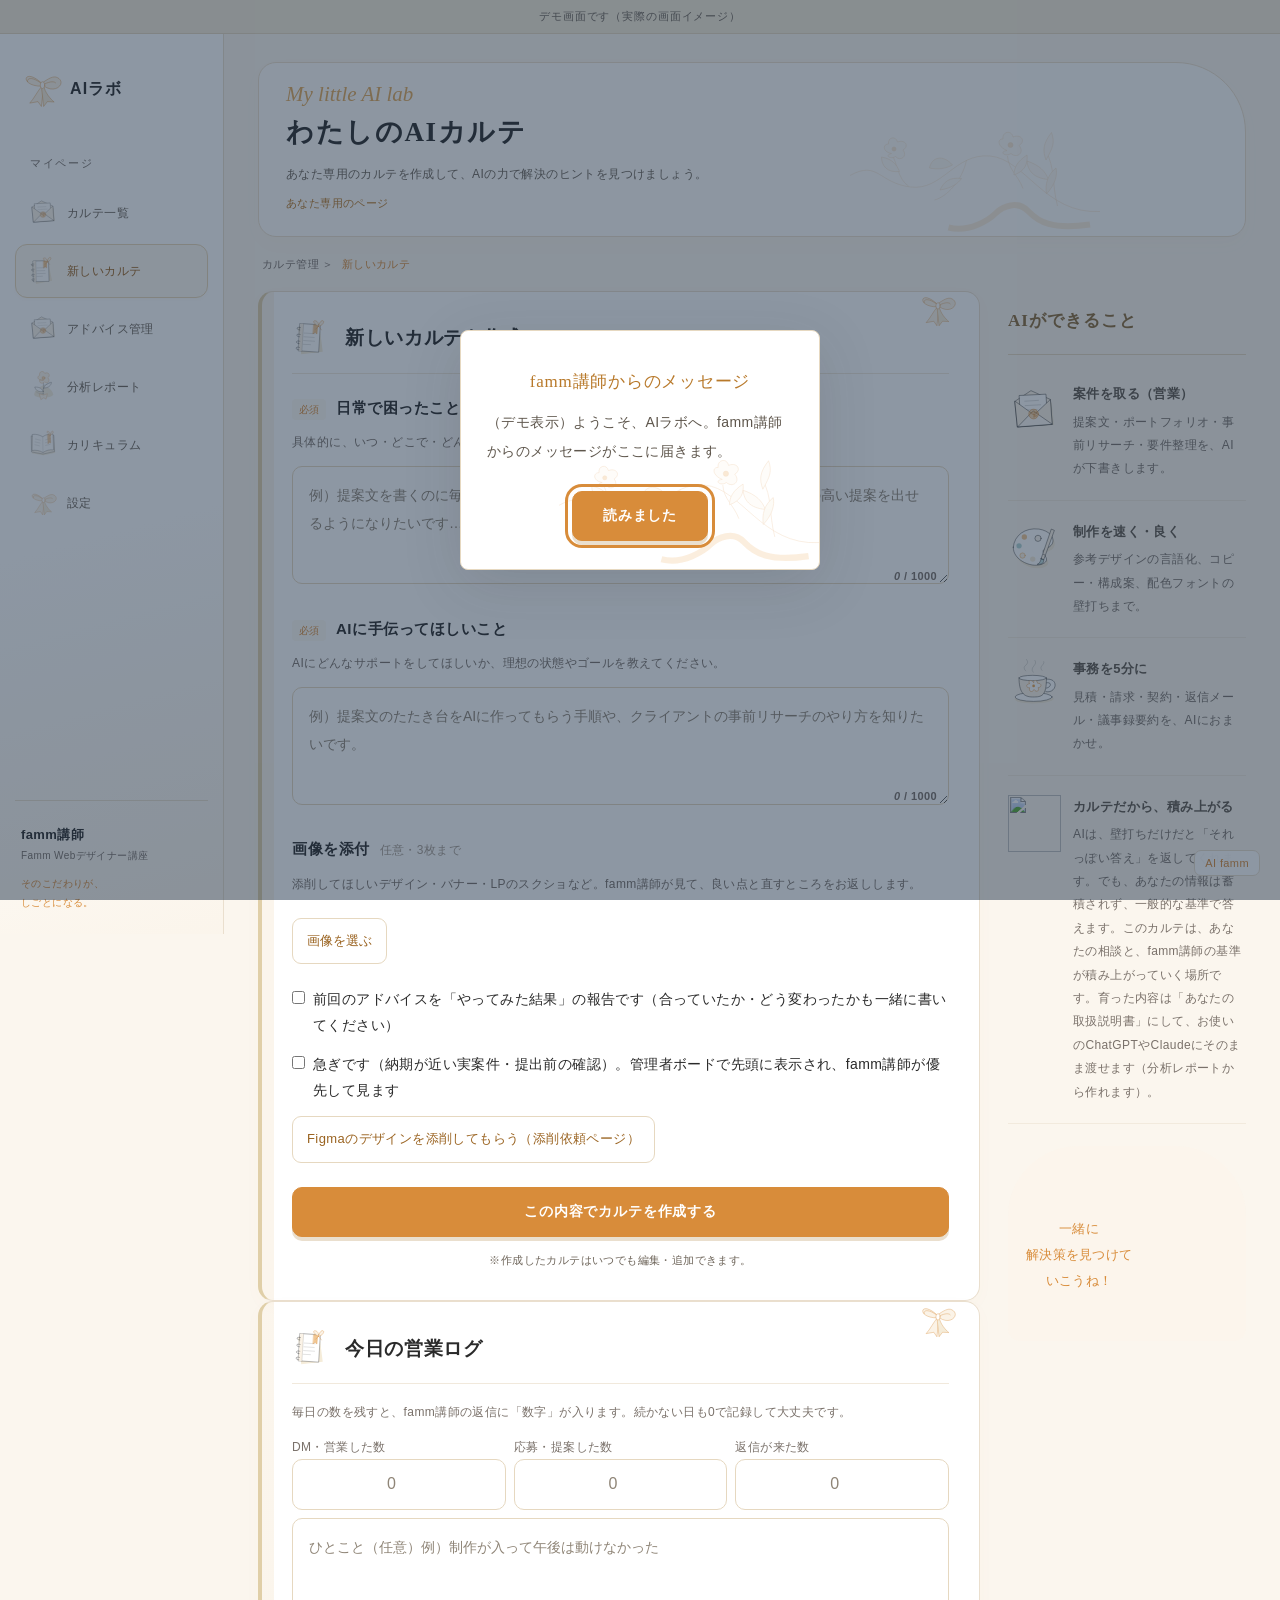
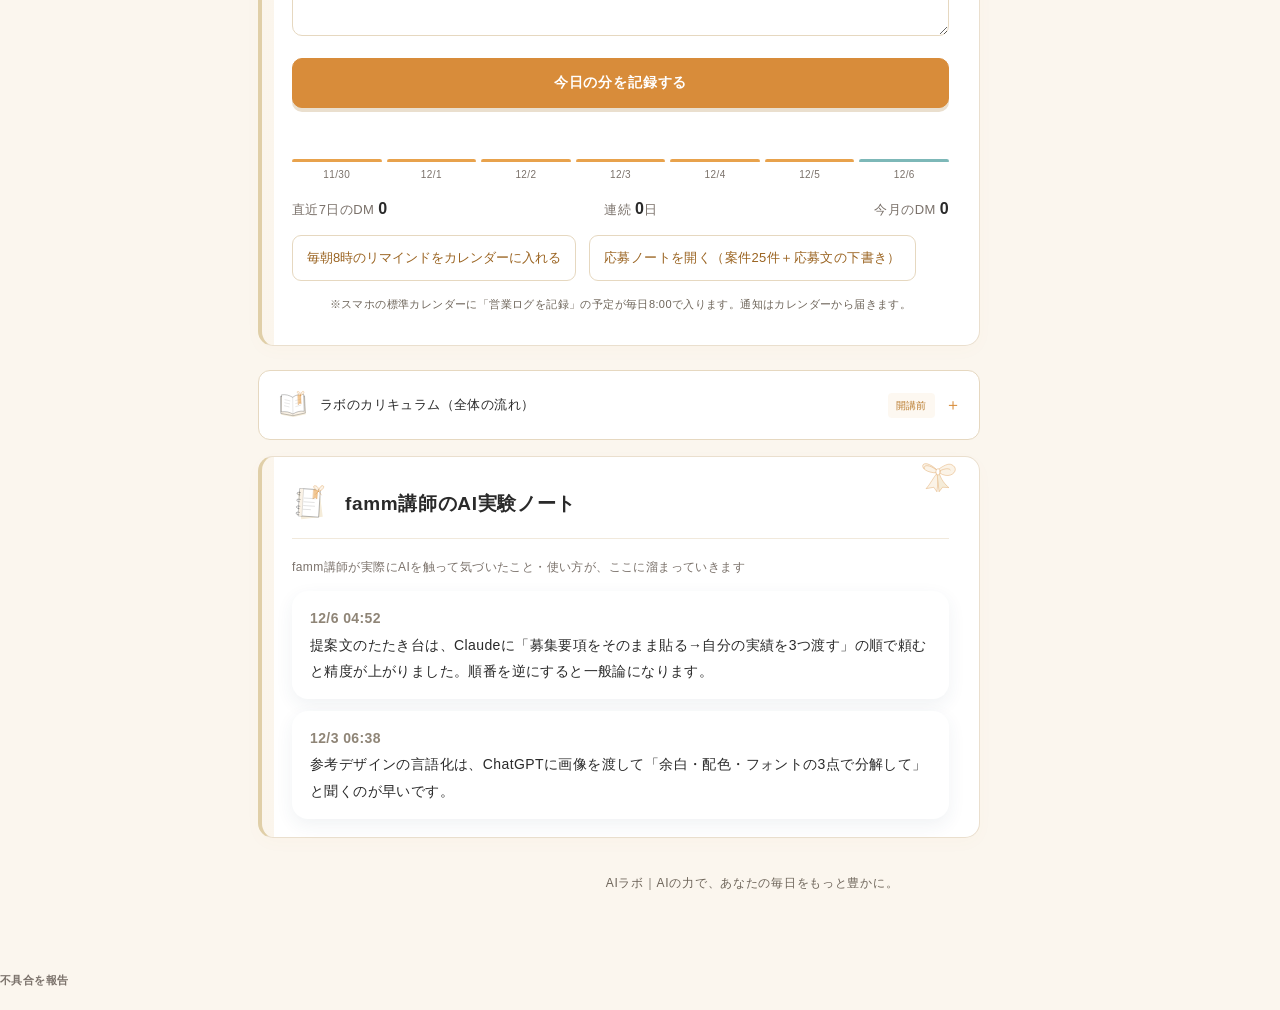
==== commit 0238e8c3: "famm版AIラボ：現行はるか版一式を移植（モニター版trial・応募ノート・添削依頼・画像添付・営業ログ）＋fammトンマナ再配色＋固有表記ゼロ Co-Authored-By: Claude Fab" ====
--- a/index.html
+++ b/index.html
@@ -7,35 +7,35 @@
 <title>AIカルテ｜AI活用ラボ</title>
 <style>
 :root{
-  --bg:#fbfaf3; --bg2:#f5f7ef; --navy:#2a2a2a; --navy2:#2a2a2a;
-  --pink:#e8a24c; --pink2:#c07f2a; --pink3:#b5d04e; --pinkbg:#fae8a0; --blue:#7db8b8; --text:#4a4446;
+  --bg:#fdf8f0; --bg2:#faf6ee; --navy:#3a3a3a; --navy2:#2a2a2a;
+  --pink:#e8a24c; --pink2:#d88c3a; --pink3:#7db8b8; --pinkbg:#fbf3e7; --blue:#7db8b8; --text:#3a3a3a;
 }
 *{margin:0;padding:0;box-sizing:border-box;-webkit-tap-highlight-color:transparent;}
 html,body{overflow-x:hidden;}
 body{
   font-family:"Yu Gothic","YuGothic","游ゴシック","Hiragino Kaku Gothic ProN","Hiragino Sans",sans-serif;
-  background:linear-gradient(160deg,#fbfaf3 0%,#f5f7ef 60%,#fbfaf3 100%); color:var(--text); line-height:1.9;
+  background:linear-gradient(160deg,#fbf3e7 0%,#faf6ee 60%,#fbf3e7 100%); color:var(--text); line-height:1.9;
   -webkit-font-smoothing:antialiased;
 }
-.demoband{background:var(--navy2); color:#e7e1d3; text-align:center; font-size:11px; padding:5px 10px; letter-spacing:.08em;}
+.demoband{background:var(--navy2); color:#d9d0bd; text-align:center; font-size:14px; padding:5px 10px; letter-spacing:.08em;}
 .layout{display:grid; grid-template-columns:236px 1fr; min-height:100vh;}
 
 /* ===== sidebar (desktop) ===== */
-.side{background:var(--navy2); color:#e7e1d3; padding:26px 0 18px; display:flex; flex-direction:column;}
+.side{background:var(--navy2); color:#d9d0bd; padding:26px 0 18px; display:flex; flex-direction:column;}
 .slogo{padding:0 24px 20px;}
-.slogo .m{font-size:24px; font-weight:800; letter-spacing:.14em; color:#7db8b8;}
-.slogo .l{font-size:11px; color:#aebccb; letter-spacing:.18em; margin-top:2px;}
+.slogo .m{font-size:24px; font-weight:800; letter-spacing:.14em; color:#e8a24c;}
+.slogo .l{font-size:14px; color:#b3aa9a; letter-spacing:.18em; margin-top:2px;}
 .nav{flex:1;}
-.ni{display:flex; align-items:center; gap:12px; padding:12px 24px; font-size:13px; font-weight:700; color:#c3cfdc; cursor:pointer;}
+.ni{display:flex; align-items:center; gap:12px; padding:12px 24px; font-size:14px; font-weight:700; color:#d0c6b2; cursor:pointer;}
 .ni svg{width:17px; height:17px; fill:none; stroke:currentColor; stroke-width:2; stroke-linecap:round; stroke-linejoin:round; flex:none;}
-.ni.on{background:linear-gradient(90deg,#8a7a3a,#8d5a6b); color:#fff;}
-.ni.sub{padding-left:38px; font-size:12.5px;}
-.ni.sub.on{background:#b0788a; border-radius:12px; margin:2px 12px; padding:10px 12px 10px 26px;}
+.ni.on{background:linear-gradient(90deg,#a8712a,#8a6a3a); color:#ffffff;}
+.ni.sub{padding-left:38px; font-size:14px;}
+.ni.sub.on{background:#b8792a; border-radius:12px; margin:2px 12px; padding:10px 12px 10px 26px;}
 .sprof{margin-top:14px; padding:16px 20px 0; border-top:1px solid rgba(255,255,255,.1); display:flex; gap:10px; align-items:flex-start;}
-.sprof img{width:44px; height:44px; border-radius:50%; object-fit:cover; object-position:50% 6%; background:#f6f3e6; flex:none;}
-.sprof .nm{font-size:13px; font-weight:800; color:#fff;}
-.sprof .rl{font-size:9.5px; color:#aebccb; line-height:1.6;}
-.sprof .mt{font-size:9.5px; color:#f0d79a; margin-top:4px; line-height:1.7;}
+.sprof img{width:44px; height:44px; border-radius:50%; object-fit:cover; object-position:50% 6%; background:#fbf3e7; flex:none;}
+.sprof .nm{font-size:14px; font-weight:800; color:#ffffff;}
+.sprof .rl{font-size:14px; color:#b3aa9a; line-height:1.6;}
+.sprof .mt{font-size:14px; color:#f2d9a8; margin-top:4px; line-height:1.7;}
 
 /* ===== mobile top ===== */
 .mtop{display:none;}
@@ -44,78 +44,77 @@
 /* ===== main ===== */
 .main{padding:0 0 60px; min-width:0;}
 .hero{position:relative; padding:30px 36px 0;}
-.eyebrow{font-size:11px; color:var(--pink2); font-weight:800; letter-spacing:.28em;}
+.eyebrow{font-size:14px; color:var(--pink2); font-weight:800; letter-spacing:.28em;}
 .hero h1{font-size:clamp(26px,3.2vw,36px); color:var(--navy2); letter-spacing:.06em; margin-top:2px;}
-.hero .sub{font-size:13px; margin-top:4px; max-width:520px;}
-.hero .who{margin-top:10px; display:inline-block; background:#fff; border-radius:999px; padding:6px 16px; font-size:12px; font-weight:800; color:var(--navy); box-shadow:0 4px 14px rgba(38,64,95,.1);}
+.hero .sub{font-size:14px; margin-top:4px; max-width:520px;}
+.hero .who{margin-top:10px; display:inline-block; background:#ffffff; border-radius:999px; padding:6px 16px; font-size:14px; font-weight:800; color:var(--navy); box-shadow:0 4px 14px rgba(38,64,95,.1);}
 .herochar{position:absolute; right:44px; top:6px; display:flex; align-items:flex-start; gap:6px;}
 .herochar img{width:150px;}
 .speech{
-  position:relative; background:#fff; border-radius:16px; padding:10px 14px;
-  font-size:12.5px; font-weight:800; color:var(--navy2); line-height:1.8;
+  position:relative; background:#ffffff; border-radius:16px; padding:10px 14px;
+  font-size:14px; font-weight:800; color:var(--navy2); line-height:1.8;
   box-shadow:0 6px 18px rgba(38,64,95,.12); white-space:nowrap; margin-top:8px;
 }
-.speech::after{content:""; position:absolute; right:-8px; top:18px; border:8px solid transparent; border-left-color:#fff; border-right:none;}
-.crumb{padding:14px 36px 0; font-size:11.5px; color:#9aa7b4; font-weight:700; display:flex; align-items:center; gap:8px;}
-.crumb svg{width:14px; height:14px; fill:none; stroke:#9aa7b4; stroke-width:2;}
+.speech::after{content:""; position:absolute; right:-8px; top:18px; border:8px solid transparent; border-left-color:#ffffff; border-right:none;}
+.crumb{padding:14px 36px 0; font-size:14px; color:#a89e93; font-weight:700; display:flex; align-items:center; gap:8px;}
+.crumb svg{width:14px; height:14px; fill:none; stroke:#a89e93; stroke-width:2;}
 .crumb b{color:var(--pink2);}
 
 .cols{display:grid; grid-template-columns:1fr 300px; gap:20px; padding:16px 36px 0; align-items:start;}
 .colmain{min-width:0;}
-.card{background:#fff; border-radius:22px; padding:26px 26px; box-shadow:0 10px 30px rgba(38,64,95,.08);}
+.card{background:#ffffff; border-radius:22px; padding:26px 26px; box-shadow:0 10px 30px rgba(38,64,95,.08);}
 .card h2{font-size:17px; color:var(--navy2); margin-bottom:16px;}
 .q{margin-top:18px;}
 .q:first-of-type{margin-top:0;}
 .qh{display:flex; align-items:center; gap:8px; margin-bottom:2px; flex-wrap:wrap;}
 .qh b{min-width:0;}
-.req{background:var(--pink3); color:#fff; font-size:10px; font-weight:800; border-radius:6px; padding:2px 8px; letter-spacing:.06em;}
+.req{background:var(--pink3); color:#ffffff; font-size:14px; font-weight:800; border-radius:6px; padding:2px 8px; letter-spacing:.06em;}
 .qh b{font-size:14px; color:var(--navy2);}
-.qguide{font-size:12px; color:#8a97a5; margin-bottom:8px;}
+.qguide{font-size:14px; color:#8f8577; margin-bottom:8px;}
 .tawrap{position:relative;}
 textarea{
-  width:100%; border:1.5px solid #e3e9f0; border-radius:14px; padding:13px 15px 26px;
-  font-size:14px; line-height:1.9; color:var(--navy2); background:#fbfcfe; font-family:inherit;
+  width:100%; border:1.5px solid #e8e1d3; border-radius:14px; padding:13px 15px 26px;
+  font-size:14px; line-height:1.9; color:var(--navy2); background:#fdfaf4; font-family:inherit;
   min-height:120px; resize:vertical;
 }
 textarea:focus{outline:none; border-color:var(--pink);}
-.cnt{position:absolute; right:12px; bottom:8px; font-size:10.5px; color:#9aa7b4; font-weight:700;}
+.cnt{position:absolute; right:12px; bottom:8px; font-size:14px; color:#a89e93; font-weight:700;}
 .gbtn{
   display:flex; align-items:center; justify-content:center; gap:8px; width:100%; border:none; margin-top:20px;
-  background:linear-gradient(135deg,var(--pink3),var(--pink)); color:#fff;
+  background:linear-gradient(135deg,var(--pink3),var(--pink)); color:#ffffff;
   border-radius:999px; padding:14px; font-size:15px; font-weight:800; letter-spacing:.06em;
   box-shadow:0 8px 22px rgba(189,120,134,.35); cursor:pointer; font-family:inherit;
 }
-.gbtn:disabled{background:#c9d6e2; box-shadow:none;}
-.gbtn svg{width:15px; height:15px; fill:#fff; flex:none;}
-.note{font-size:11px; color:#9aa7b4; margin-top:10px; text-align:center;}
-.ok{display:none; background:var(--pinkbg); border-radius:14px; padding:13px 16px; margin-top:12px; font-size:13px; font-weight:700; color:var(--navy2); text-align:center;}
+.gbtn:disabled{background:#d9e8e8; box-shadow:none;}
+.gbtn svg{width:15px; height:15px; fill:#ffffff; flex:none;}
+.note{font-size:14px; color:#a89e93; margin-top:10px; text-align:center;}
+.ok{display:none; background:var(--pinkbg); border-radius:14px; padding:13px 16px; margin-top:12px; font-size:14px; font-weight:700; color:var(--navy2); text-align:center;}
 
 /* right column */
-.aican{background:linear-gradient(165deg,#fae8a0,#faf6ea); border-radius:20px; padding:20px 20px; box-shadow:0 10px 30px rgba(189,120,134,.12);}
+.aican{background:linear-gradient(165deg,#fbf3e7,#fdf8f0); border-radius:20px; padding:20px 20px; box-shadow:0 10px 30px rgba(189,120,134,.12);}
 .aican h3{font-size:14px; color:var(--pink3); letter-spacing:.04em; margin-bottom:12px;}
-.aican h3::before{content:"✦ "; color:#e8c48b;}
 .fi{display:flex; gap:12px; margin-top:12px;}
-.fi .ic{flex:none; width:38px; height:38px; border-radius:12px; background:#fff; display:flex; align-items:center; justify-content:center;}
+.fi .ic{flex:none; width:38px; height:38px; border-radius:12px; background:#ffffff; display:flex; align-items:center; justify-content:center;}
 .fi .ic svg{width:18px; height:18px; fill:none; stroke:var(--pink2); stroke-width:2; stroke-linecap:round; stroke-linejoin:round;}
-.fi b{font-size:12.5px; color:var(--navy2); display:block;}
-.fi p{font-size:11px; line-height:1.8; color:#7c6a70;}
-.wink{background:linear-gradient(165deg,#fae8a0,#f3ecd4); border-radius:20px; padding:18px 14px 8px; text-align:center; margin-top:18px; box-shadow:0 10px 30px rgba(189,120,134,.12);}
-.wink .scr{color:#cf9a3f; font-weight:800; font-size:13.5px; letter-spacing:.1em; line-height:2; transform:rotate(-2deg);}
+.fi b{font-size:14px; color:var(--navy2); display:block;}
+.fi p{font-size:14px; line-height:1.8; color:#7c6a70;}
+.wink{background:linear-gradient(165deg,#fbf3e7,#fbf3e7); border-radius:20px; padding:18px 14px 8px; text-align:center; margin-top:18px; box-shadow:0 10px 30px rgba(189,120,134,.12);}
+.wink .scr{color:#d88c3a; font-weight:800; font-size:14px; letter-spacing:.1em; line-height:2; transform:rotate(-2deg);}
 .wink img{width:130px; margin-top:4px;}
 
 /* history & advice */
-.hitem{background:#fff; border-radius:16px; padding:14px 18px; margin-top:12px; box-shadow:0 6px 18px rgba(38,64,95,.07); font-size:13px;}
-.hitem .d{font-size:10.5px; color:#8a97a5; font-weight:800;}
-.hitem .w2{color:#8a97a5; font-size:12px;}
-.adv{background:#fff; border-radius:18px; padding:16px 18px; margin-top:12px; box-shadow:0 8px 22px rgba(38,64,95,.08);}
+.hitem{background:#ffffff; border-radius:16px; padding:14px 18px; margin-top:12px; box-shadow:0 6px 18px rgba(38,64,95,.07); font-size:14px;}
+.hitem .d{font-size:14px; color:#8f8577; font-weight:800;}
+.hitem .w2{color:#8f8577; font-size:14px;}
+.adv{background:#ffffff; border-radius:18px; padding:16px 18px; margin-top:12px; box-shadow:0 8px 22px rgba(38,64,95,.08);}
 .adv .head{display:flex; gap:10px; align-items:center; margin-bottom:6px;}
-.adv .av{width:40px; height:40px; border-radius:50%; background:#f6f3e6; flex:none; overflow:hidden; object-fit:cover; object-position:50% 6%;}
-.adv .nm{font-size:13px; font-weight:800; color:var(--navy2);}
-.adv .dt{font-size:10.5px; color:#8a97a5; font-weight:700;}
-.adv .body{font-size:13.5px; white-space:pre-line;}
-.empty{text-align:center; font-size:12.5px; color:#9aa7b4; padding:22px 0;}
-.refresh{display:block; margin:16px auto 0; border:1.5px solid #e3e9f0; background:#fff; color:var(--navy); border-radius:999px; padding:9px 26px; font-size:12px; font-weight:800; cursor:pointer; font-family:inherit;}
-.setcard p{font-size:12.5px;}
+.adv .av{width:40px; height:40px; border-radius:50%; background:#fbf3e7; flex:none; overflow:hidden; object-fit:cover; object-position:50% 6%;}
+.adv .nm{font-size:14px; font-weight:800; color:var(--navy2);}
+.adv .dt{font-size:14px; color:#8f8577; font-weight:700;}
+.adv .body{font-size:14px; white-space:pre-line;}
+.empty{text-align:center; font-size:14px; color:#a89e93; padding:22px 0;}
+.refresh{display:block; margin:16px auto 0; border:1.5px solid #e8e1d3; background:#ffffff; color:var(--navy); border-radius:999px; padding:9px 26px; font-size:14px; font-weight:800; cursor:pointer; font-family:inherit;}
+.setcard p{font-size:14px;}
 .setcard a{color:var(--pink2); font-weight:800;}
 
 .view{display:none;}
@@ -124,102 +123,122 @@
 /* analysis */
 .anasec{margin-top:20px;}
 .anasec:first-child{margin-top:0;}
-.anasec h3{font-size:13.5px; color:var(--navy2); margin-bottom:10px;}
-.anasec h3::before{content:"✦ "; color:#e8c48b;}
-.brow{display:grid; grid-template-columns:118px 1fr 34px; gap:10px; align-items:center; margin-top:8px; font-size:12px;}
+.anasec h3{font-size:14px; color:var(--navy2); margin-bottom:10px;}
+.brow{display:grid; grid-template-columns:118px 1fr 34px; gap:10px; align-items:center; margin-top:8px; font-size:14px;}
 .brow .bl{font-weight:800; color:var(--navy); line-height:1.5;}
-.brow .btrack{display:block; background:#eef2f6; border-radius:999px; height:12px; overflow:hidden;}
+.brow .btrack{display:block; background:#f6f1e7; border-radius:999px; height:12px; overflow:hidden;}
 .brow .bfill{display:block; height:100%; border-radius:999px; background:linear-gradient(90deg,var(--blue),var(--pink));}
-.brow .bv{font-weight:800; color:#8a97a5; text-align:right; font-size:11px;}
+.brow .bv{font-weight:800; color:#8f8577; text-align:right; font-size:14px;}
 .habit{background:var(--pinkbg); border-radius:16px; padding:14px 16px; margin-top:10px;}
-.habit .hb{display:inline-block; background:var(--pink2); color:#fff; border-radius:999px; padding:3px 14px; font-size:11.5px; font-weight:800; margin-bottom:6px;}
-.habit p{font-size:12.5px; line-height:1.9;}
+.habit .hb{display:inline-block; background:var(--pink2); color:#ffffff; border-radius:999px; padding:3px 14px; font-size:14px; font-weight:800; margin-bottom:6px;}
+.habit p{font-size:14px; line-height:1.9;}
 .habit p b{color:var(--pink3);}
-.trline{display:flex; gap:10px; align-items:flex-start; margin-top:8px; font-size:12.5px;}
-.trline i{font-style:normal; flex:none; background:#eef2f6; color:var(--navy); border-radius:8px; padding:1px 10px; font-size:11px; font-weight:800; margin-top:4px; white-space:nowrap;}
-.plan{background:linear-gradient(165deg,#fae8a0,#faf6ea); border-radius:18px; padding:16px 18px; margin-top:10px;}
-.plan .prow{display:flex; gap:10px; margin-top:8px; font-size:12.5px; align-items:baseline;}
+.trline{display:flex; gap:10px; align-items:flex-start; margin-top:8px; font-size:14px;}
+.trline i{font-style:normal; flex:none; background:#f6f1e7; color:var(--navy); border-radius:8px; padding:1px 10px; font-size:14px; font-weight:800; margin-top:4px; white-space:nowrap;}
+.plan{background:linear-gradient(165deg,#fbf3e7,#fdf8f0); border-radius:18px; padding:16px 18px; margin-top:10px;}
+.plan .prow{display:flex; gap:10px; margin-top:8px; font-size:14px; align-items:baseline;}
 .plan .prow:first-child{margin-top:0;}
-.plan .pk{flex:none; width:96px; font-size:11px; font-weight:800; color:var(--pink3);}
+.plan .pk{flex:none; width:96px; font-size:14px; font-weight:800; color:var(--pink3);}
 .plan .pv{font-weight:700; color:var(--navy2); min-width:0;}
-.ananote{font-size:10.5px; color:#9aa7b4; margin-top:14px; text-align:center;}
-footer{text-align:center; font-size:11px; color:#9aa7b4; padding:34px 16px 10px; letter-spacing:.06em;}
+.ananote{font-size:14px; color:#a89e93; margin-top:14px; text-align:center;}
+footer{text-align:center; font-size:14px; color:#a89e93; padding:34px 16px 10px; letter-spacing:.06em;}
 
 /* ===== mobile ===== */
 .mnav{display:none;}
 @media(max-width:900px){
   .layout{grid-template-columns:1fr;}
   .side{display:none;}
-  .mtop{display:block; background:var(--navy2); color:#fff; padding:14px 18px 0; position:relative; overflow:hidden;}
-  .mtop .m{font-size:13px; font-weight:800; letter-spacing:.16em; color:#7db8b8;}
-  .mtop .m small{color:#e7e1d3; font-size:10px; margin-left:6px; letter-spacing:.14em;}
+  .mtop{display:block; background:var(--navy2); color:#ffffff; padding:14px 18px 0; position:relative; overflow:hidden;}
+  .mtop .m{font-size:14px; font-weight:800; letter-spacing:.16em; color:#e8a24c;}
+  .mtop .m small{color:#d9d0bd; font-size:14px; margin-left:6px; letter-spacing:.14em;}
   .mtop h1{font-size:20px; font-weight:800; letter-spacing:.06em; margin-top:2px;}
-  .mtop .burger{position:absolute; right:16px; top:14px; color:#e7e1d3; font-size:20px; font-weight:800;}
-  .mhero{background:linear-gradient(160deg,#fbf6e8,#fae8a0); padding:14px 18px 6px; display:flex; align-items:center; justify-content:space-between; gap:6px;}
+  .mtop .burger{position:absolute; right:16px; top:14px; color:#d9d0bd; font-size:20px; font-weight:800;}
+  .mhero{background:linear-gradient(160deg,#fdf8f0,#fbf3e7); padding:14px 18px 6px; display:flex; align-items:center; justify-content:space-between; gap:6px;}
   .mhero img{width:108px; flex:none;}
-  .mspeech{position:relative; background:#fff; border-radius:16px; padding:10px 14px; font-size:12.5px; font-weight:800; color:var(--navy2); box-shadow:0 6px 18px rgba(38,64,95,.12); line-height:1.8;}
-  .mspeech::after{content:""; position:absolute; right:-8px; top:16px; border:8px solid transparent; border-left-color:#fff; border-right:none;}
-  .mhero .who2{display:block; margin-top:8px; font-size:10.5px; color:var(--pink2); font-weight:800;}
+  .mspeech{position:relative; background:#ffffff; border-radius:16px; padding:10px 14px; font-size:14px; font-weight:800; color:var(--navy2); box-shadow:0 6px 18px rgba(38,64,95,.12); line-height:1.8;}
+  .mspeech::after{content:""; position:absolute; right:-8px; top:16px; border:8px solid transparent; border-left-color:#ffffff; border-right:none;}
+  .mhero .who2{display:block; margin-top:8px; font-size:14px; color:var(--pink2); font-weight:800;}
   .hero{display:none;}
   .crumb{display:none;}
   .cols{grid-template-columns:1fr; padding:14px 16px 0; gap:16px;}
   .card{padding:20px 18px; border-radius:20px;}
   .herochar{display:none;}
   .main{padding-bottom:92px;}
-  .mnav{display:grid; grid-template-columns:repeat(6,minmax(0,1fr)); position:fixed; bottom:0; left:0; right:0; background:#fff; border-top:1px solid #eee; padding:8px 2px calc(8px + env(safe-area-inset-bottom)); z-index:30;}
-  .mn{position:relative; border:none; background:none; font-family:inherit; text-align:center; font-size:9px; letter-spacing:0; font-weight:800; color:#b0a3aa; cursor:pointer; padding:7px 0 0; width:100%; white-space:nowrap; overflow:hidden;}
+  .mnav{display:grid; grid-template-columns:repeat(6,minmax(0,1fr)); position:fixed; bottom:0; left:0; right:0; background:#ffffff; border-top:1px solid #eeeeee; padding:8px 2px calc(8px + env(safe-area-inset-bottom)); z-index:30;}
+  .mn{position:relative; border:none; background:none; font-family:inherit; text-align:center; font-size:14px; letter-spacing:0; font-weight:800; color:#a89e93; cursor:pointer; padding:7px 0 0; width:100%; white-space:nowrap; overflow:hidden;}
   .mn svg{width:23px; height:23px; display:block; margin:0 auto 2px;}
-  .mn svg .b{fill:#cdd9f6;} .mn svg .a{fill:#e8a24c;} .mn svg .w{fill:#fff;}
+  .mn svg .b{fill:#d9ecec;} .mn svg .a{fill:#e8a24c;} .mn svg .w{fill:#ffffff;}
   .mn svg .s{fill:none; stroke:#e8a24c; stroke-width:1.8; stroke-linecap:round; stroke-linejoin:round;}
   .mn.on{color:var(--pink2);}
-  .mn.on svg .b{fill:#e8a24c;} .mn.on svg .a{fill:#c07f2a;} .mn.on svg .s{stroke:#c07f2a;}
-  .mn.on::before{content:""; position:absolute; top:0; left:50%; transform:translateX(-50%); width:34px; height:3px; border-radius:99px; background:linear-gradient(90deg,#e8a24c,#c07f2a);}
+  .mn.on svg .b{fill:#e8a24c;} .mn.on svg .a{fill:#d88c3a;} .mn.on svg .s{stroke:#d88c3a;}
+  .mn.on::before{content:""; position:absolute; top:0; left:50%; transform:translateX(-50%); width:34px; height:3px; border-radius:99px; background:linear-gradient(90deg,#e8a24c,#d88c3a);}
   #bugL{display:none;}
   #bugBar.on{display:block;}
   .mhero{position:relative;}
-  .mhero::after{content:"♡"; position:absolute; right:10px; top:8px; color:#cfa3dc; font-size:17px; font-weight:800;}
-  .mhero::before{content:"✦"; position:absolute; right:36px; top:28px; color:#e3c6ec; font-size:11px;}
 }
 
 /* カリキュラム常設 */
-.curcard{background:#fff; border-radius:18px; margin-top:16px; box-shadow:0 6px 20px rgba(38,64,95,.07); overflow:hidden;}
+.curcard{background:#ffffff; border-radius:18px; margin-top:16px; box-shadow:0 6px 20px rgba(38,64,95,.07); overflow:hidden;}
 .curcard summary{list-style:none; cursor:pointer; padding:15px 18px; font-size:14.5px; font-weight:800; color:var(--navy2);}
 .curcard summary::-webkit-details-marker{display:none;}
-.curcard summary::before{content:"📚 ";}
-.curnow{float:right; background:var(--pinkbg); color:var(--pink2); border-radius:999px; padding:2px 12px; font-size:11px; font-weight:800;}
+.curnow{float:right; background:var(--pinkbg); color:var(--pink2); border-radius:999px; padding:2px 12px; font-size:14px; font-weight:800;}
 .curbody{padding:0 18px 16px;}
-.curwk{display:flex; gap:10px; padding:9px 0; border-top:1px dashed #f0e6ee; font-size:12.5px; line-height:1.7; align-items:flex-start;}
-.curwk .wn{flex:none; width:64px; font-weight:800; color:#9aa7b4; font-size:11px; padding-top:2px;}
-.curwk .wt b{color:var(--navy2); display:block; font-size:13px;}
-.curwk.now{background:linear-gradient(90deg,#fae8a0,transparent); margin:0 -18px; padding:9px 18px; border-radius:8px;}
+.curwk{display:flex; gap:10px; padding:9px 0; border-top:1px dashed #f5efe4; font-size:14px; line-height:1.7; align-items:flex-start;}
+.curwk .wn{flex:none; width:64px; font-weight:800; color:#a89e93; font-size:14px; padding-top:2px;}
+.curwk .wt b{color:var(--navy2); display:block; font-size:14px;}
+.curwk.now{background:linear-gradient(90deg,#fbf3e7,transparent); margin:0 -18px; padding:9px 18px; border-radius:8px;}
 .curwk.now .wn{color:var(--pink2);}
-/* fammからのメッセージ */
+/* famm講師からのメッセージ */
 #ntcOv{position:fixed; inset:0; background:rgba(29,49,73,.5); display:none; align-items:center; justify-content:center; z-index:80; padding:22px;}
 #ntcOv.on{display:flex;}
-#ntcCard{position:relative; background:linear-gradient(165deg,#fff 0%,#fbf2fd 100%); border:2px solid #eee4c8; border-radius:24px; padding:26px 22px 22px; max-width:360px; width:100%; text-align:center; box-shadow:0 20px 60px rgba(29,49,73,.3); animation:ntcPop .5s cubic-bezier(.2,1.4,.4,1);}
+#ntcCard{position:relative; background:linear-gradient(165deg,#ffffff 0%,#fdf8f0 100%); border:2px solid #f2d9a8; border-radius:24px; padding:26px 22px 22px; max-width:360px; width:100%; text-align:center; box-shadow:0 20px 60px rgba(29,49,73,.3); animation:ntcPop .5s cubic-bezier(.2,1.4,.4,1);}
 @keyframes ntcPop{0%{transform:scale(.7); opacity:0;} 100%{transform:scale(1); opacity:1;}}
 #ntcCard img{width:92px; margin-top:-64px; filter:drop-shadow(0 6px 14px rgba(189,120,134,.3));}
-#ntcCard h3{font-size:13px; color:var(--pink2); letter-spacing:.14em; font-weight:800; margin-top:6px;}
+#ntcCard h3{font-size:14px; color:var(--pink2); letter-spacing:.14em; font-weight:800; margin-top:6px;}
 #ntcMsg{font-size:14px; color:var(--navy2); line-height:2; margin-top:10px; text-align:left; white-space:pre-wrap;}
-#ntcClose{border:none; background:linear-gradient(135deg,#b5d04e,#e8a24c); color:#fff; border-radius:999px; padding:12px 34px; font-size:13.5px; font-weight:800; cursor:pointer; font-family:inherit; margin-top:16px; box-shadow:0 8px 22px rgba(189,120,134,.35);}
-.ntcFx{position:absolute; inset:0; pointer-events:none; overflow:visible;}
-.ntcFx span{position:absolute; bottom:-10px; font-size:16px; opacity:0; animation:ntcFloat 3.2s ease-in infinite;}
-@keyframes ntcFloat{0%{transform:translateY(0) scale(.7) rotate(0deg); opacity:0;} 15%{opacity:.9;} 100%{transform:translateY(-330px) scale(1.15) rotate(18deg); opacity:0;}}
+#ntcClose{border:none; background:linear-gradient(135deg,#7db8b8,#e8a24c); color:#ffffff; border-radius:999px; padding:12px 34px; font-size:14px; font-weight:800; cursor:pointer; font-family:inherit; margin-top:16px; box-shadow:0 8px 22px rgba(189,120,134,.35);}
+/* 画像添付・結果報告・営業ログ（追加分） */
+.imgprev{display:flex; gap:8px; flex-wrap:wrap; margin-top:10px;}
+.imgprev .th{position:relative; width:84px; height:84px; border-radius:12px; overflow:hidden; border:1px solid #eadfce; background:#ffffff;}
+.imgprev .th img{width:100%; height:100%; object-fit:cover; display:block;}
+.imgprev .th button{position:absolute; top:2px; right:2px; width:22px; height:22px; border:none; border-radius:50%; background:rgba(29,49,73,.75); color:#ffffff; font-size:13px; line-height:22px; cursor:pointer; padding:0;}
+.chk{display:flex; align-items:flex-start; gap:8px; font-size:14px; margin-top:12px; color:var(--navy2); cursor:pointer;}
+.chk input{margin-top:5px;}
+.subbtn{display:inline-block; border:1px solid #eadfce; background:#ffffff; color:var(--navy2); border-radius:12px; padding:10px 14px; font-size:14px; font-weight:700; cursor:pointer; font-family:inherit; margin-top:10px;}
+.hthumbs{display:flex; gap:6px; flex-wrap:wrap; margin-top:8px;}
+.hthumbs img{width:64px; height:64px; object-fit:cover; border-radius:10px; border:1px solid #eadfce; cursor:zoom-in;}
+.slog{display:grid; grid-template-columns:repeat(3,1fr); gap:8px; margin-top:8px;}
+.slog label{font-size:12px; color:#7a716a; display:block;}
+.slog input{width:100%; border:1px solid #eadfce; border-radius:12px; padding:10px; font-size:16px; font-family:inherit; text-align:center;}
+.slogmemo{width:100%; border:1px solid #eadfce; border-radius:12px; padding:10px 12px; font-size:14px; font-family:inherit; margin-top:8px; min-height:44px; resize:vertical;}
+.sbars{display:flex; gap:5px; align-items:flex-end; height:64px; margin-top:12px;}
+.sbars .b{flex:1; display:flex; flex-direction:column; align-items:center; gap:3px; font-size:10px; color:#7a716a;}
+.sbars .b i{display:block; width:100%; background:#e8a24c; border-radius:6px 6px 2px 2px; min-height:3px;}
+.sbars .b.today i{background:#7db8b8;}
+.sstat{display:flex; justify-content:space-between; gap:10px; margin-top:10px; font-size:13px; color:#7a716a;}
+.sstat b{color:var(--navy2); font-size:16px;}
+.imgview{position:fixed; inset:0; background:rgba(29,49,73,.85); display:none; align-items:center; justify-content:center; z-index:80; padding:16px; cursor:zoom-out;}
+.imgview.on{display:flex;}
+.imgview img{max-width:100%; max-height:100%; border-radius:12px;}
 </style>
+<script src="labo_config.js"></script>
+<link rel="stylesheet" href="ui-refined.css?v=20260909-icons">
+<link rel="stylesheet" href="ui-atelier.css?v=20260909-atelier">
 </head>
-<body>
+<body class="atelier page-index">
+<a class="ui-skip" href="#main-content">本文へ進む</a>
 <div id="demoband" class="demoband" style="display:none;">デモ画面です（実際の画面イメージ）</div>
 
 <!-- mobile header -->
 <div class="mtop">
-  <div class="m"><small>AI活用ラボ</small></div>
+  <div class="m"><small><span data-cfg="labo_name">AI活用ラボ</span></small></div>
   <h1>AIカルテ</h1>
   <span class="burger">≡</span>
   <div style="height:12px;"></div>
 </div>
 <div class="mhero" id="mhero">
   <div>
-    <div class="mspeech">なんでも<br>書いてみてね♪</div>
+    <div class="mspeech">なんでも<br>書いてみてね</div>
     <span class="who2" id="who2"></span>
   </div>
   <img src="assets/fm-suit.png" alt="" onerror="this.style.display='none'">
@@ -229,40 +248,39 @@
 
   <!-- sidebar -->
   <aside class="side">
-    <div class="slogo"><div class="m"></div><div class="l">AI活用ラボ</div></div>
+    <div class="slogo"><div class="m"></div><div class="l"><span data-cfg="labo_name">AI活用ラボ</span></div></div>
     <nav class="nav">
-      <div class="ni" data-v="v_new"><svg viewBox="0 0 24 24"><path d="M3 11l9-8 9 8"/><path d="M5 10v10h14V10"/></svg>ダッシュボード</div>
-      <div class="ni on"><svg viewBox="0 0 24 24"><rect x="4" y="3" width="16" height="18" rx="2"/><path d="M8 8h8M8 12h8"/></svg>カルテ管理</div>
-      <div class="ni sub" data-v="v_list"><svg viewBox="0 0 24 24"><path d="M8 6h13M8 12h13M8 18h13"/><circle cx="4" cy="6" r="1"/><circle cx="4" cy="12" r="1"/><circle cx="4" cy="18" r="1"/></svg>カルテ一覧</div>
-      <div class="ni sub on" id="ni_new" data-v="v_new"><svg viewBox="0 0 24 24"><path d="M12 5v14M5 12h14"/></svg>新しいカルテ</div>
-      <div class="ni" data-v="v_adv"><svg viewBox="0 0 24 24"><path d="M21 12a8 8 0 0 1-8 8H4l2-3a8 8 0 1 1 15-5z"/></svg>アドバイス管理</div>
-      <div class="ni" data-v="v_ana"><svg viewBox="0 0 24 24"><path d="M4 20V10M10 20V4M16 20v-8M21 20H3"/></svg>分析レポート</div>
-      <div class="ni" id="niCur"><svg viewBox="0 0 24 24"><path d="M4 4h13a3 3 0 0 1 3 3v13H7a3 3 0 0 1-3-3V4z"/><path d="M20 17H7a3 3 0 0 0-3 3"/><path d="M8 8h8M8 12h5"/></svg>カリキュラム</div>
-      <div class="ni" data-v="v_set"><svg viewBox="0 0 24 24"><circle cx="12" cy="12" r="3.2"/><path d="M12 2.8v3M12 18.2v3M2.8 12h3M18.2 12h3M5.5 5.5l2.1 2.1M16.4 16.4l2.1 2.1M18.5 5.5l-2.1 2.1M7.6 16.4l-2.1 2.1"/></svg>設定</div>
+      <div class="nav-group">マイページ</div>
+      <div class="ni sub" data-v="v_list">カルテ一覧</div>
+      <div class="ni sub on" id="ni_new" data-v="v_new">新しいカルテ</div>
+      <div class="ni" data-v="v_adv">アドバイス管理</div>
+      <div class="ni" data-v="v_ana">分析レポート</div>
+      <div class="ni" id="niCur" data-v="v_cur">カリキュラム</div>
+      <div class="ni" data-v="v_set">設定</div>
     </nav>
     <div class="sprof">
       <img src="assets/fm-desk.png" alt="" onerror="this.style.display='none'">
       <div>
-        <div class="nm">famm</div>
-        <div class="rl">代表<br>ウェルビーイングプランナー</div>
-        <div class="mt">女性の可能性を信じて、<br>一緒に未来をつくろう♡</div>
+        <div class="nm">famm講師</div>
+        <div class="rl">Famm Webデザイナー講座</div>
+        <div class="mt">そのこだわりが、<br>しごとになる。</div>
       </div>
     </div>
   </aside>
 
   <!-- main -->
-  <main class="main">
+  <main class="main" id="main-content">
     <div class="hero">
-      <div class="eyebrow">AI活用ラボ</div>
+      <div class="eyebrow"><span data-cfg="labo_name">AI活用ラボ</span></div>
       <h1>AIカルテ</h1>
       <p class="sub">あなた専用のカルテを作成して、AIの力で解決のヒントを見つけましょう。</p>
       <div class="who" id="who"></div>
       <div class="herochar">
-        <div class="speech">なんでも<br>書いてみてね♪</div>
+        <div class="speech">なんでも<br>書いてみてね</div>
         <img src="assets/fm-desk.png" alt="" onerror="this.style.display='none'">
       </div>
     </div>
-    <div class="crumb"><svg viewBox="0 0 24 24"><path d="M3 11l9-8 9 8"/><path d="M5 10v10h14V10"/></svg> ＞ カルテ管理 ＞ <b id="crumbnow">新しいカルテ</b></div>
+    <div class="crumb">カルテ管理 ＞ <b id="crumbnow">新しいカルテ</b></div>
 
     <div class="cols">
       <div class="colmain">
@@ -275,27 +293,61 @@
               <div class="qh"><span class="req">必須</span><b>日常で困ったこと</b></div>
               <p class="qguide">具体的に、いつ・どこで・どんな時に困っているのか教えてください。</p>
               <div class="tawrap">
-                <textarea id="worry" maxlength="1000" placeholder="例）提案文を書くのに毎回1時間かかって、応募が続きません。もっと早く、質の高い提案を出せるようになりたいです…"></textarea>
+                <textarea id="worry" aria-label="いま困っていること" maxlength="1000" placeholder="例）提案文を書くのに毎回1時間かかって、応募が続きません。もっと早く、質の高い提案を出せるようになりたいです…"></textarea>
                 <span class="cnt"><i id="c1">0</i> / 1000</span>
               </div>
             </div>
             <div class="q">
-              <div class="qh"><span class="req">必須</span><b>そのお困りごとをAIでどう解決したいですか？</b></div>
+              <div class="qh"><span class="req">必須</span><b>AIに手伝ってほしいこと</b></div>
               <p class="qguide">AIにどんなサポートをしてほしいか、理想の状態やゴールを教えてください。</p>
               <div class="tawrap">
-                <textarea id="want" maxlength="1000" placeholder="例）提案文のたたき台をAIに作ってもらう手順や、クライアントの事前リサーチのやり方を知りたいです。"></textarea>
+                <textarea id="want" aria-label="どうなれたら嬉しいですか" maxlength="1000" placeholder="例）提案文のたたき台をAIに作ってもらう手順や、クライアントの事前リサーチのやり方を知りたいです。"></textarea>
                 <span class="cnt"><i id="c2">0</i> / 1000</span>
               </div>
             </div>
-            <button class="gbtn" id="send"><svg viewBox="0 0 24 24"><path d="M2 21l21-9L2 3v7l15 2-15 2z"/></svg>この内容でカルテを作成する</button>
-            <div class="ok" id="okmsg">カルテが届きました。fammが読んで、アドバイスをお返ししますね。</div>
+            <div class="q">
+              <div class="qh"><b>画像を添付</b><span style="font-size:12px;color:#a89e93;">任意・3枚まで</span></div>
+              <p class="qguide">添削してほしいデザイン・バナー・LPのスクショなど。famm講師が見て、良い点と直すところをお返しします。</p>
+              <input type="file" id="imgIn" accept="image/*" multiple style="display:none">
+              <button type="button" class="subbtn" id="imgBtn">画像を選ぶ</button>
+              <div class="imgprev" id="imgPrev"></div>
+              <label class="chk"><input type="checkbox" id="isResult"><span>前回のアドバイスを「やってみた結果」の報告です（合っていたか・どう変わったかも一緒に書いてください）</span></label>
+              <label class="chk"><input type="checkbox" id="isUrgent"><span>急ぎです（納期が近い実案件・提出前の確認）。管理者ボードで先頭に表示され、famm講師が優先して見ます</span></label>
+              <a class="subbtn" id="tensakuhref" href="tensaku.html" style="text-decoration:none; margin-top:12px;">Figmaのデザインを添削してもらう（添削依頼ページ）</a>
+            </div>
+            <button class="gbtn" id="send">この内容でカルテを作成する</button>
+            <div class="ok" id="okmsg">カルテが届きました。famm講師が読んで、アドバイスをお返ししますね。</div>
             <p class="note">※作成したカルテはいつでも編集・追加できます。</p>
+          </div>
+
+          <div class="card" id="slogCard">
+            <h2>今日の営業ログ</h2>
+            <p class="qguide">毎日の数を残すと、famm講師の返信に「数字」が入ります。続かない日も0で記録して大丈夫です。</p>
+            <div class="slog">
+              <div><label>DM・営業した数</label><input type="number" id="slDm" min="0" max="999" inputmode="numeric" placeholder="0"></div>
+              <div><label>応募・提案した数</label><input type="number" id="slAp" min="0" max="999" inputmode="numeric" placeholder="0"></div>
+              <div><label>返信が来た数</label><input type="number" id="slRe" min="0" max="999" inputmode="numeric" placeholder="0"></div>
+            </div>
+            <textarea class="slogmemo" id="slMemo" maxlength="200" placeholder="ひとこと（任意）例）制作が入って午後は動けなかった"></textarea>
+            <button class="gbtn" id="slSave" style="margin-top:12px;">今日の分を記録する</button>
+            <div class="ok" id="slOk">記録しました。famm講師にも共有されます。</div>
+            <div class="sbars" id="slBars"></div>
+            <div class="sstat"><span>直近7日のDM <b id="slW">0</b></span><span>連続 <b id="slStreak">0</b>日</span><span>今月のDM <b id="slM">0</b></span></div>
+            <button type="button" class="subbtn" id="slIcs">毎朝8時のリマインドをカレンダーに入れる</button>
+            <a class="subbtn" id="oubohref" href="oubo.html" style="text-decoration:none; margin-left:8px;">応募ノートを開く（案件25件＋応募文の下書き）</a>
+            <p class="note">※スマホの標準カレンダーに「営業ログを記録」の予定が毎日8:00で入ります。通知はカレンダーから届きます。</p>
           </div>
 
           <details class="curcard" id="curcard">
             <summary>ラボのカリキュラム（全体の流れ）<span class="curnow" id="curnow"></span></summary>
             <div class="curbody" id="curbody"></div>
           </details>
+
+          <div class="card" id="labnoteCard" style="margin-top:16px; padding-bottom:18px;">
+            <h2>famm講師のAI実験ノート</h2>
+            <p class="qguide">famm講師が実際にAIを触って気づいたこと・使い方が、ここに溜まっていきます</p>
+            <div id="labnotes"></div>
+          </div>
 
           <div style="display:none;">
           </div>
@@ -312,8 +364,8 @@
         <!-- advice -->
         <div class="view" id="v_adv">
           <div class="card" style="padding-bottom:18px;">
-            <h2>fammからのアドバイス</h2>
-            <div id="advlist"><div class="empty"><img src="assets/fm-laptop.png" alt="" style="width:88px; display:block; margin:0 auto 8px;" onerror="this.style.display='none'">カルテを作成すると、ここにfammからのアドバイスが届きます。</div></div>
+            <h2>famm講師からのアドバイス</h2>
+            <div id="advlist"><div class="empty"><img src="assets/fm-laptop.png" alt="" style="width:88px; display:block; margin:0 auto 8px;" onerror="this.style.display='none'">カルテを作成すると、ここにfamm講師からのアドバイスが届きます。</div></div>
             <button class="refresh" id="refresh">更新する</button>
           </div>
         </div>
@@ -338,15 +390,15 @@
         <div class="view" id="v_set">
           <div class="card setcard">
             <h2>設定</h2>
-            <h3 style="font-size:13.5px; color:var(--pink2); margin-bottom:6px;">呼ばれたい名前の変更</h3>
-            <p style="font-size:12.5px;">ニックネームで登録してしまった場合など、いつでも変えられます。これまでに書いたカルテはそのまま残ります。</p>
-            <input type="text" id="nmchg" maxlength="20" placeholder="新しい名前" style="width:100%; border:1.5px solid #e3e9f0; border-radius:12px; padding:11px 13px; font-size:14px; font-family:inherit; margin-top:8px;">
-            <button id="nmsave" style="border:none; background:linear-gradient(135deg,#b5d04e,#e8a24c); color:#fff; border-radius:999px; padding:11px 26px; font-size:13px; font-weight:800; cursor:pointer; font-family:inherit; margin-top:10px;">この名前に変更する</button>
-            <p id="nmok" style="display:none; font-size:12.5px; color:var(--pink2); font-weight:800; margin-top:6px;">変更しました。次のカルテから新しい名前で届きます。</p>
-            <h3 style="font-size:13.5px; color:var(--pink2); margin:22px 0 6px;">不具合のご報告</h3>
-            <p style="font-size:12.5px;">うまく動かないところがあったら、こちらから教えてください。すぐ直します。</p>
-            <button id="bugOpen2" style="border:1.5px solid #dcc3ea; background:#fff; color:var(--pink2); border-radius:999px; padding:10px 24px; font-size:13px; font-weight:800; cursor:pointer; font-family:inherit; margin-top:8px;">不具合を報告する</button>
-            <p style="margin-top:18px;">書いた内容は、fammだけが見られます。データはこの専用ページとfammの管理画面の間だけでやりとりされます。</p>
+            <h3 style="font-size:14px; color:var(--pink2); margin-bottom:6px;">呼ばれたい名前の変更</h3>
+            <p style="font-size:14px;">ニックネームで登録してしまった場合など、いつでも変えられます。これまでに書いたカルテはそのまま残ります。</p>
+            <input type="text" id="nmchg" aria-label="新しい呼び名" maxlength="20" placeholder="新しい名前" style="width:100%; border:1.5px solid #e8e1d3; border-radius:12px; padding:11px 13px; font-size:14px; font-family:inherit; margin-top:8px;">
+            <button id="nmsave" style="border:none; background:linear-gradient(135deg,#7db8b8,#e8a24c); color:#ffffff; border-radius:999px; padding:11px 26px; font-size:14px; font-weight:800; cursor:pointer; font-family:inherit; margin-top:10px;">この名前に変更する</button>
+            <p id="nmok" style="display:none; font-size:14px; color:var(--pink2); font-weight:800; margin-top:6px;">変更しました。次のカルテから新しい名前で届きます。</p>
+            <h3 style="font-size:14px; color:var(--pink2); margin:22px 0 6px;">不具合のご報告</h3>
+            <p style="font-size:14px;">うまく動かないところがあったら、こちらから教えてください。すぐ直します。</p>
+            <button id="bugOpen2" style="border:1.5px solid #efd2a0; background:#ffffff; color:var(--pink2); border-radius:999px; padding:10px 24px; font-size:14px; font-weight:800; cursor:pointer; font-family:inherit; margin-top:8px;">不具合を報告する</button>
+            <p style="margin-top:18px;">書いた内容は、famm講師だけが見られます。データはこの専用ページとfamm講師の管理画面の間だけでやりとりされます。</p>
             <p style="margin-top:12px;"><a id="reset" href="javascript:void(0)">プロフィールをリセットする</a></p>
           </div>
         </div>
@@ -357,9 +409,10 @@
       <div class="colside">
         <div class="aican">
           <h3>AIができること</h3>
-          <div class="fi"><span class="ic"><svg viewBox="0 0 24 24"><path d="M3 7l9-4 9 4-9 4-9-4z"/><path d="M3 12l9 4 9-4M3 17l9 4 9-4"/></svg></span><div><b>案件を取る（営業）</b><p>提案文・ポートフォリオ・事前リサーチ・要件整理を、AIが下書きします。</p></div></div>
-          <div class="fi"><span class="ic"><svg viewBox="0 0 24 24"><path d="M12 3l2 4.5L19 9l-4 3.5L16 18l-4-2.5L8 18l1-5.5L5 9l5-1.5z"/></svg></span><div><b>制作を速く・良く</b><p>参考デザインの言語化、コピー・構成案、配色フォントの壁打ちまで。</p></div></div>
-          <div class="fi"><span class="ic"><svg viewBox="0 0 24 24"><rect x="4" y="4" width="16" height="16" rx="3"/><path d="M8 10h8M8 14h5"/></svg></span><div><b>事務を5分に</b><p>見積・請求・契約・返信メール・議事録要約を、AIにおまかせ。</p></div></div>
+          <div class="fi"><div><b>案件を取る（営業）</b><p>提案文・ポートフォリオ・事前リサーチ・要件整理を、AIが下書きします。</p></div></div>
+          <div class="fi"><div><b>制作を速く・良く</b><p>参考デザインの言語化、コピー・構成案、配色フォントの壁打ちまで。</p></div></div>
+          <div class="fi"><div><b>事務を5分に</b><p>見積・請求・契約・返信メール・議事録要約を、AIにおまかせ。</p></div></div>
+          <div class="fi"><div><b>カルテだから、積み上がる</b><p>AIは、壁打ちだけだと「それっぽい答え」を返してくれます。でも、あなたの情報は蓄積されず、一般的な基準で答えます。このカルテは、あなたの相談と、famm講師の基準が積み上がっていく場所です。育った内容は「あなたの取扱説明書」にして、お使いのChatGPTやClaudeにそのまま渡せます（分析レポートから作れます）。</p></div></div>
         </div>
         <div class="wink">
           <div class="scr">一緒に<br>解決策を見つけて<br>いこうね！</div>
@@ -368,18 +421,18 @@
       </div>
     </div>
 
-    <footer>AI活用ラボ｜AIの力で、あなたの毎日をもっと豊かに。</footer>
+    <footer><span data-cfg="labo_name">AI活用ラボ</span>｜AIの力で、あなたの毎日をもっと豊かに。</footer>
   </main>
 </div>
 
 <!-- mobile bottom nav -->
 <div class="mnav">
-  <button class="mn on" data-v="v_new"><svg viewBox="0 0 24 24"><rect class="b" x="3.8" y="4" width="16.4" height="18" rx="3"/><rect class="a" x="8.5" y="2" width="7" height="4" rx="1.8"/><path class="w" d="M12 18.2l-3.3-3.1c-1.8-1.7-.5-4.7 1.9-4.3.6.1 1.1.5 1.4 1 .3-.5.8-.9 1.4-1 2.4-.4 3.7 2.6 1.9 4.3z"/></svg>新しいカルテ</button>
-  <button class="mn" data-v="v_list"><svg viewBox="0 0 24 24"><path class="b" d="M12 6.2C10 4.6 7 4.2 3.8 4.6v14.6c3.2-.4 6.2 0 8.2 1.6 2-1.6 5-2 8.2-1.6V4.6C17 4.2 14 4.6 12 6.2z"/><rect class="w" x="11.3" y="6.2" width="1.4" height="14" rx=".7"/><path class="w" d="M17 13.4l-1.7-1.6c-.9-.9-.3-2.5 1-2.3.3 0 .5.2.7.5.2-.3.4-.5.7-.5 1.3-.2 1.9 1.4 1 2.3z"/><path class="a" d="M19.4 1l.5 1.3 1.3.5-1.3.5-.5 1.3-.5-1.3-1.3-.5 1.3-.5z"/></svg>カルテ一覧</button>
-  <button class="mn" data-v="v_cur"><svg viewBox="0 0 24 24"><rect class="b" x="3.8" y="3.8" width="16.4" height="14.2" rx="3.6"/><path class="b" d="M7.8 17.4l-.7 4.2 4.7-3.6z"/><path class="w" d="M12 14.3l-2.8-2.6c-1.6-1.5-.4-4 1.7-3.7.5.1.9.4 1.1.9.2-.5.6-.8 1.1-.9 2.1-.3 3.3 2.2 1.7 3.7z"/><path class="a" d="M19.9 1l.4 1.1 1.1.4-1.1.4-.4 1.1-.4-1.1-1.1-.4 1.1-.4z"/></svg>カリキュラム</button>
-  <button class="mn" data-v="v_adv"><svg viewBox="0 0 24 24"><path class="b" d="M12 2.2a7.4 7.4 0 0 0-4 13.6c.7.4 1.1 1.1 1.1 1.9v.4h5.8v-.4c0-.8.4-1.5 1.1-1.9a7.4 7.4 0 0 0-4-13.6z"/><path class="w" d="M12 13.4l-2.3-2.2c-1.3-1.2-.3-3.3 1.3-3.1.4.1.8.3 1 .7.2-.4.6-.6 1-.7 1.6-.2 2.6 1.9 1.3 3.1z"/><rect class="a" x="9.2" y="18.4" width="5.6" height="1.6" rx=".8"/><rect class="a" x="9.9" y="20.7" width="4.2" height="1.6" rx=".8"/><path class="a" d="M20.9 3.4l.5 1.3 1.3.5-1.3.5-.5 1.3-.5-1.3-1.3-.5 1.3-.5z"/><path class="a" d="M2.9 5.9l.4 1 1 .4-1 .4-.4 1-.4-1-1-.4 1-.4z"/></svg>アドバイス</button>
-  <button class="mn" data-v="v_ana"><svg viewBox="0 0 24 24"><rect class="b" x="3.8" y="14" width="4.2" height="7" rx="1.3"/><rect class="b" x="9.9" y="10.5" width="4.2" height="10.5" rx="1.3"/><rect class="b" x="16" y="7" width="4.2" height="14" rx="1.3"/><path class="s" d="M4.2 9.6L9.5 5.9l4 2.3 4.2-3"/><path class="a" d="M18.9 3.2l-.1 3.3-2.9-1.7z"/><path class="w" d="M18.1 11.6l-1.3-1.2c-.7-.7-.2-1.9.7-1.8.2 0 .4.2.6.4.2-.2.4-.4.6-.4.9-.1 1.4 1.1.7 1.8z"/></svg>分析</button>
-  <button class="mn" data-v="v_set"><svg viewBox="0 0 24 24"><g class="b"><rect x="10.8" y="1.2" width="2.4" height="4.6" rx="1.2"/><rect x="10.8" y="1.2" width="2.4" height="4.6" rx="1.2" transform="rotate(45 12 12)"/><rect x="10.8" y="1.2" width="2.4" height="4.6" rx="1.2" transform="rotate(90 12 12)"/><rect x="10.8" y="1.2" width="2.4" height="4.6" rx="1.2" transform="rotate(135 12 12)"/><rect x="10.8" y="1.2" width="2.4" height="4.6" rx="1.2" transform="rotate(180 12 12)"/><rect x="10.8" y="1.2" width="2.4" height="4.6" rx="1.2" transform="rotate(225 12 12)"/><rect x="10.8" y="1.2" width="2.4" height="4.6" rx="1.2" transform="rotate(270 12 12)"/><rect x="10.8" y="1.2" width="2.4" height="4.6" rx="1.2" transform="rotate(315 12 12)"/><circle cx="12" cy="12" r="7.6"/></g><path class="w" d="M12 16l-2.7-2.6c-1.5-1.4-.4-3.8 1.5-3.5.5.1.9.4 1.2.9.3-.5.7-.8 1.2-.9 1.9-.3 3 2.1 1.5 3.5z"/></svg>設定</button>
+  <button class="mn on" data-v="v_new" aria-label="新しいカルテを作成">作成</button>
+  <button class="mn" data-v="v_list" aria-label="カルテの履歴">履歴</button>
+  <button class="mn" data-v="v_cur" aria-label="学習カリキュラム">学習</button>
+  <button class="mn" data-v="v_adv" aria-label="famm講師からの返信">返信</button>
+  <button class="mn" data-v="v_ana">分析</button>
+  <button class="mn" data-v="v_set">設定</button>
 </div>
 <div id="bugBar">不具合を報告する場合は、右下の「設定」からご連絡ください。<button class="x" id="bugBarX">✕</button></div>
 
@@ -389,7 +442,7 @@
 var P=new URLSearchParams(location.search);
 var UID=(P.get("u")||"").replace(/[^a-zA-Z0-9_\-]/g,"").slice(0,40);
 var NAME=(P.get("name")||"").slice(0,20);
-try{ var __nm=localStorage.getItem("ailab_name_"+(P.get("u")||"")); if(__nm) NAME=__nm.slice(0,20); }catch(e){}
+try{ var __nm=localStorage.getItem("fmlab_name_"+(P.get("u")||"")); if(__nm) NAME=__nm.slice(0,20); }catch(e){}
 var DEMO=P.get("demo")==="1"||!UID||!(typeof SUPABASE_CONFIG!=="undefined"&&SUPABASE_CONFIG.enabled);
 
 /* u=（カルテの鍵）が欠けたURLで開いた人への防御画面（デモ指定は除く） */
@@ -398,11 +451,10 @@
     function showLost(){
       var ov=document.createElement("div");
       ov.style.cssText="position:fixed;inset:0;background:rgba(29,49,73,.62);display:flex;align-items:center;justify-content:center;z-index:95;padding:24px;";
-      ov.innerHTML='<div style="background:#fff;border-radius:22px;padding:26px 22px;max-width:360px;width:100%;text-align:center;">'
-        +'<div style="font-size:30px;">🔑</div>'
+      ov.innerHTML='<div style="background:#ffffff;border-radius:22px;padding:26px 22px;max-width:360px;width:100%;text-align:center;">'
         +'<h3 style="font-size:15px;color:#2a2a2a;margin-top:8px;line-height:1.8;">あなた専用ページの鍵が<br>このリンクに入っていません</h3>'
-        +'<p style="font-size:12.5px;color:#6b7684;line-height:2;margin-top:10px;">このまま使うと自分のカルテが表示されません。下のボタンから<b>申込のときと同じメールアドレス</b>を入れると、いつものカルテにそのまま戻れます（新しいページは作られません）。</p>'
-        +'<a href="start.html" style="display:block;margin-top:14px;background:linear-gradient(135deg,#b5d04e,#e8a24c);color:#fff;border-radius:999px;padding:13px;font-size:14px;font-weight:800;text-decoration:none;">自分のページに戻る</a>'
+        +'<p style="font-size:14px;color:#6e655a;line-height:2;margin-top:10px;">このまま使うと自分のカルテが表示されません。下のボタンから<b>申込のときと同じメールアドレス</b>を入れると、いつものカルテにそのまま戻れます（新しいページは作られません）。</p>'
+        +'<a href="start.html" style="display:block;margin-top:14px;background:linear-gradient(135deg,#7db8b8,#e8a24c);color:#ffffff;border-radius:999px;padding:13px;font-size:14px;font-weight:800;text-decoration:none;">自分のページに戻る</a>'
         +'</div>';
       document.body.appendChild(ov);
     }
@@ -410,10 +462,10 @@
   })();
 }
 
-document.getElementById("who").textContent=(NAME||"あなた")+"さんの専用ページ";
-document.getElementById("who2").textContent=(NAME||"あなた")+"さんの専用ページ";
+document.getElementById("who").textContent=(NAME?NAME+"さんの専用ページ":"あなた専用のページ");
+document.getElementById("who2").textContent=(NAME?NAME+"さんの専用ページ":"あなた専用のページ");
 if(DEMO) document.getElementById("demoband").style.display="block";
-if(UID&&P.get("demo")!=="1"){ try{ localStorage.setItem("ailab_my",JSON.stringify({id:UID,name:NAME,url:location.href.split("#")[0],t:Date.now()})); }catch(e){} }
+if(UID&&P.get("demo")!=="1"){ try{ localStorage.setItem("fmlab_my",JSON.stringify({id:UID,name:NAME,url:location.href.split("#")[0],t:Date.now()})); }catch(e){} }
 
 function sb(path,opts){
   return fetch(SUPABASE_CONFIG.url+"/rest/v1/"+path,Object.assign({
@@ -422,6 +474,18 @@
 }
 function fmt(d){ var x=new Date(d); return (x.getMonth()+1)+"/"+x.getDate()+" "+("0"+x.getHours()).slice(-2)+":"+("0"+x.getMinutes()).slice(-2); }
 function esc(s){ var d=document.createElement("div"); d.textContent=s||""; return d.innerHTML; }
+/* 本文をそのまま入れつつ、URLだけリンクにする（生HTMLは入れない） */
+function fillText(el,s){
+  el.textContent="";
+  String(s||"").split(/(https?:\/\/[^\s]+)/g).forEach(function(part){
+    if(/^https?:\/\//.test(part)){
+      var a=document.createElement("a");
+      a.href=part; a.target="_blank"; a.rel="noopener";
+      a.textContent=part; a.style.cssText="color:#d88c3a;font-weight:800;word-break:break-all;";
+      el.appendChild(a);
+    } else if(part){ el.appendChild(document.createTextNode(part)); }
+  });
+}
 
 var demoNotes=[
 {worry:"提案文を書くのに毎回1時間かかって、疲れて応募が止まってしまいます。時間ばかりかかって数が出せません。",want:"提案文のたたき台をAIで早く作れるようになりたいです。",created_at:new Date(Date.now()-3600000).toISOString()},
@@ -429,9 +493,41 @@
 {worry:"AIが気になるのに、デザインの仕事のどこで使えるのか、何から始めればいいのかわからないままです。",want:"自分の制作フローに合う始め方を知りたいです。",created_at:new Date(Date.now()-180000000).toISOString()}
 ];
 var demoAdv=[
-{author_name:"famm",message:"カルテ、読みました。\n提案文に1時間かかっているとのこと、そこはAIがいちばん得意なところです。今夜、気になる案件の募集要項をそのまま貼って「私の強みが伝わる提案文のたたき台を作って」と頼んでみてください。5分でたたき台ができます。\nあなたの場合、長い文章の下書きが得意なClaudeが合っています。",created_at:new Date(Date.now()-43200000).toISOString()},
-{author_name:"famm",message:"AIとの付き合い方について、ひとつだけ。\n全部いっぺんに覚えようとしなくて大丈夫です。まずは「提案文のたたき台」と「クライアントの事前リサーチ」の2つだけAIに渡してみてください。提案の数と質が、両方いっぺんに上がります。",created_at:new Date(Date.now()-3600000).toISOString()}
+{author_name:"famm講師",message:"カルテ、読みました。\n提案文に1時間かかっているとのこと、そこはAIがいちばん得意なところです。今夜、気になる案件の募集要項をそのまま貼って「私の強みが伝わる提案文のたたき台を作って」と頼んでみてください。5分でたたき台ができます。\nあなたの場合、長い文章の下書きが得意なClaudeが合っています。",created_at:new Date(Date.now()-43200000).toISOString()},
+{author_name:"famm講師",message:"AIとの付き合い方について、ひとつだけ。\n全部いっぺんに覚えようとしなくて大丈夫です。まずは「提案文のたたき台」と「クライアントの事前リサーチ」の2つだけAIに渡してみてください。提案の数と質が、両方いっぺんに上がります。",created_at:new Date(Date.now()-3600000).toISOString()}
 ];
+
+/* ===== famm講師のAI実験ノート（おしらせのうち【AIメモ】で始まるものだけ） ===== */
+var LABTAG="【AIメモ】";
+var demoLabNotes=[
+{id:"dm1",worry:"【AIメモ】提案文のたたき台は、Claudeに「募集要項をそのまま貼る→自分の実績を3つ渡す」の順で頼むと精度が上がりました。順番を逆にすると一般論になります。",created_at:new Date(Date.now()-7200000).toISOString()},
+{id:"dm2",worry:"【AIメモ】参考デザインの言語化は、ChatGPTに画像を渡して「余白・配色・フォントの3点で分解して」と聞くのが早いです。",created_at:new Date(Date.now()-260000000).toISOString()},
+{id:"dm3",worry:"今週の勉強会は、アーカイブ（録画）を残します。当日むずかしい方はあとから見てくださいね。",created_at:new Date(Date.now()-300000000).toISOString()}
+];
+function renderLabNotes(list){
+  var box=document.getElementById("labnotes");
+  if(!box) return;
+  var picked=(list||[]).filter(function(n){ return String(n.worry||"").indexOf(LABTAG)===0; });
+  box.innerHTML="";
+  if(!picked.length){
+    var em=document.createElement("div"); em.className="empty";
+    em.textContent="メモはこれから増えていきます。famm講師がAIを試したら、ここに並びます。";
+    box.appendChild(em); return;
+  }
+  picked.forEach(function(n){
+    var e=document.createElement("div"); e.className="hitem";
+    var d=document.createElement("span"); d.className="d"; d.textContent=fmt(n.created_at); e.appendChild(d);
+    var b=document.createElement("div");
+    fillText(b,String(n.worry||"").slice(LABTAG.length).replace(/^[\s　]+/,""));
+    e.appendChild(b);
+    box.appendChild(e);
+  });
+}
+function loadLabNotes(){
+  if(DEMO){ renderLabNotes(demoLabNotes); return; }
+  sb("ailab_notes?member_id=eq.notice_all&mood=eq.おしらせ&order=created_at.desc&limit=30").then(function(r){return r.json();})
+    .then(function(j){ if(Array.isArray(j)) renderLabNotes(j); }).catch(function(){});
+}
 
 function renderHist(list){
   var h=document.getElementById("hist");
@@ -439,30 +535,61 @@
   h.innerHTML="";
   list.forEach(function(n){
     var e=document.createElement("div"); e.className="hitem";
+    var ims=IMGMAP[String(n.id)]||[];
     e.innerHTML='<span class="d">'+fmt(n.created_at)+'</span>'+
-      '<div>'+esc(n.worry)+'</div>'+(n.want?'<div class="w2">AIにしてほしいこと：'+esc(n.want)+'</div>':'');
+      '<div>'+esc(n.worry)+'</div>'+(n.want?'<div class="w2">AIにしてほしいこと：'+esc(n.want)+'</div>':'')+
+      (ims.length?'<div class="hthumbs">'+ims.map(function(d){ return '<img src="'+d+'" alt="添付画像">'; }).join("")+'</div>':'');
+    Array.prototype.forEach.call(e.querySelectorAll(".hthumbs img"),function(im){ im.onclick=function(){ viewImg(im.src); }; });
     h.appendChild(e);
   });
 }
 function renderAdv(list){
   var a=document.getElementById("advlist");
-  if(!list.length){ a.innerHTML='<div class="empty"><img src="assets/fm-laptop.png" alt="" style="width:88px; display:block; margin:0 auto 8px;" onerror="this.style.display=\'none\'">カルテを作成すると、ここにfammからのアドバイスが届きます。</div>'; return; }
+  if(!list.length){ a.innerHTML='<div class="empty"><img src="assets/fm-laptop.png" alt="" style="width:88px; display:block; margin:0 auto 8px;" onerror="this.style.display=\'none\'">カルテを作成すると、ここにfamm講師からのアドバイスが届きます。</div>'; return; }
   a.innerHTML="";
   list.forEach(function(m){
     var e=document.createElement("div"); e.className="adv";
-    e.innerHTML='<div class="head"><img class="av" src="assets/fm-desk.png" alt="" onerror="this.style.display=\'none\'"><div><div class="nm">'+esc(m.author_name||"famm")+'</div><div class="dt">'+fmt(m.created_at)+'</div></div></div>'+
-      '<div class="body">'+esc(m.message)+'</div>';
+    e.innerHTML='<div class="head"><img class="av" src="assets/fm-desk.png" alt="" onerror="this.style.display=\'none\'"><div><div class="nm">'+esc(m.author_name||"famm講師")+'</div><div class="dt">'+fmt(m.created_at)+'</div></div></div>'+
+      '<div class="body">'+esc(m.message).replace(/(https?:\/\/[^\s<]+)/g,'<a href="$1" target="_blank" rel="noopener">$1</a>')+'</div>';
     a.appendChild(e);
   });
 }
-var lastNotes=[], lastAdv=[];
+var lastNotes=[], lastAdv=[], lastManual="", IMGMAP={}, demoImgs=[], EXPIRY="", STOPPED=false;
+/* 受講期限を過ぎていたら、画面を停止表示に切り替える（オープンチャットはそのまま） */
+function checkExpiry(){
+  if(!EXPIRY||EXPIRY==="9999-12-31"||STOPPED) return;
+  var today=todayKey();
+  if(EXPIRY>=today) return;
+  STOPPED=true;
+  var main=document.querySelector(".colmain")||document.getElementById("main-content")||document.body;
+  var d=new Date(EXPIRY+"T00:00:00");
+  var box=document.createElement("div"); box.className="card"; box.id="stopCard";
+  box.innerHTML='<h2>受講期間が終了しました</h2><p class="qguide" style="margin-top:8px;">'+(d.getMonth()+1)+'月'+d.getDate()+'日で、カルテの受講期間が終わりました。ここまで一緒に進めてくださって、ありがとうございました🤍</p>'+
+    '<p class="qguide" style="margin-top:10px;"><b>続ける場合</b>：月額【famm設定】円（税込）の継続プランで、カルテ・返信・取扱説明書をそのまま使い続けられます。オープンチャットでfamm講師に「継続希望」とお知らせください。</p>'+
+    '<p class="qguide" style="margin-top:10px;">オープンチャット（AIの情報交換の場）は、このあとも残れます。</p>';
+  main.innerHTML=""; main.appendChild(box);
+}
+function splitRows(j){
+  /* 同じ member_id の行を、カルテ本文／添付画像／営業ログ に分ける */
+  IMGMAP={}; LOGS=[];
+  var notes=[];
+  j.forEach(function(n){
+    if(n.mood==="添付画像"){ var k=String(n.want||"").replace(/^karte:/,"").split("#")[0]; (IMGMAP[k]=IMGMAP[k]||[]).push(n.worry); }
+    else if(n.mood==="営業ログ"){ LOGS.push(n); }
+    else if(n.mood==="期限"){ if(!EXPIRY||String(n.want||"")>EXPIRY) EXPIRY=String(n.want||""); }
+    else if(n.mood==="応募ノート"){ }
+    else notes.push(n);
+  });
+  Object.keys(IMGMAP).forEach(function(k){ IMGMAP[k].reverse(); });
+  return notes;
+}
 function loadAll(){
   if(DEMO){
-    lastNotes=demoNotes.slice(); lastAdv=demoAdv.slice();
-    renderHist(lastNotes); renderAdv(lastAdv); renderAnalysis(); return;
-  }
-  sb("ailab_notes?member_id=eq."+UID+"&order=created_at.desc&limit=100").then(function(r){return r.json();})
-    .then(function(j){ if(Array.isArray(j)){ lastNotes=j; renderHist(j); renderAnalysis(); } }).catch(function(){});
+    lastNotes=splitRows(demoNotes.slice().concat(demoImgs)); lastAdv=demoAdv.slice();
+    renderHist(lastNotes); renderAdv(lastAdv); renderAnalysis(); renderLog(); return;
+  }
+  sb("ailab_notes?member_id=eq."+UID+"&order=created_at.desc&limit=300").then(function(r){return r.json();})
+    .then(function(j){ if(Array.isArray(j)){ lastNotes=splitRows(j); checkExpiry(); if(STOPPED) return; renderHist(lastNotes); renderAnalysis(); renderLog(); } }).catch(function(){});
   sb("ailab_advice?target_id=eq."+UID+"&order=created_at.desc&limit=100").then(function(r){return r.json();})
     .then(function(j){ if(Array.isArray(j)){ j=j.filter(function(a){ return String(a.author_name||"").indexOf("draft")!==0; }); lastAdv=j; renderAdv(j); renderAnalysis(); } }).catch(function(){});
 }
@@ -474,19 +601,21 @@
 
 /* ===== カリキュラム常設（オープン準備中） ===== */
 (function(){
+  var cfgWeek=window.cfgWeek||function(i,d){return d||"日程調整中";};
+  var CF=window.cfg||function(k,d){return d;};
   var opened=true;  // 公開前に隠したい場合は false に
   var WEEKS=[
-    ["第1週","【famm担当者設定】","AIを“デザインの相棒”にする","STEP1",
+    ["第1週",cfgWeek(0),"AIを“デザインの相棒”にする","STEP1",
       ["AIへの頼み方の型（前提→依頼→出したい形）を身につける","得意ジャンル・作風をAIに覚えさせて“自分専用”に育てる","声に出して相談する“壁打ち”の基本"]],
-    ["第2週","【famm担当者設定】","案件を“取る”①　提案文とポートフォリオ","STEP2",
+    ["第2週",cfgWeek(1),"案件を“取る”①　提案文とポートフォリオ","STEP2",
       ["提案文・応募文のたたき台を生成（クラウドソーシング向けにテンプレ化）","ポートフォリオの自己紹介文・実績説明文をブラッシュアップ"]],
-    ["第3週","【famm担当者設定】","案件を“取る”②　リサーチと要件整理","STEP3",
+    ["第3週",cfgWeek(2),"案件を“取る”②　リサーチと要件整理","STEP3",
       ["クライアントのHP・SNSをAIに読ませて事前リサーチ→提案の質を上げる","ヒアリング項目リストの自動生成と、ヒアリング後の要件整理"]],
-    ["第4週","【famm担当者設定】","制作を“速く・良く”する","STEP4",
+    ["第4週",cfgWeek(3),"制作を“速く・良く”する","STEP4",
       ["参考デザインの分析・言語化（なぜ良いかをAIと分解する）","キャッチコピー・LP構成案の生成／ラフ・ワイヤーのアイデア出し","配色・フォント選定の壁打ち／画像生成でダミー・FV素材を作る"]],
-    ["第5週","【famm担当者設定】","事務作業を“5分”に","STEP5",
+    ["第5週",cfgWeek(4),"事務作業を“5分”に","STEP5",
       ["見積書・請求書・契約書のたたき台をAIで作る","返信・リマインドメール、議事録の音声文字起こし→自動要約","タスク整理・週間スケジュールの壁打ち／確定申告前の経費カテゴリ整理"]],
-    ["第6週","【famm担当者設定】","最終ミッション：言いにくい連絡＋自分専用ツール化","STEP6",
+    ["第6週",cfgWeek(5),"最終ミッション：言いにくい連絡＋自分専用ツール化","STEP6",
       ["単価交渉・お断りメールなど「言いにくい連絡」の文面相談","納品前セルフチェックリストの運用","学んだ頼み方を“自分専用のプロンプト集/ツール”にまとめる"]]
   ];
   var starts=[new Date("2099-01-01"),new Date("2099-01-08"),new Date("2099-01-15"),new Date("2099-01-22"),new Date("2099-01-29"),new Date("2099-02-05"),new Date("2099-02-12")];
@@ -498,15 +627,14 @@
       var head='<div class="curwk'+(i===cur?" now":"")+'"><span class="wn">'+w[0]+'<br>'+w[1]+'</span><span class="wt"><b>'+w[2]+(i===cur?"　←いまここ":"")+'</b>'+w[3]+'</span></div>';
       html+=head;
       var items=(w[4]||[]).map(function(it){return '<li>'+it+'</li>';}).join("");
-      htmlFull+=head+(items?'<ul style="margin:2px 0 14px 2px; padding-left:18px; font-size:12.5px; color:#5a6b7d; line-height:1.9;">'+items+'</ul>':"");
+      htmlFull+=head+(items?'<ul style="margin:2px 0 14px 2px; padding-left:18px; font-size:14px; color:#5e564c; line-height:1.9;">'+items+'</ul>':"");
     });
-    var sem='<div class="curwk"><span class="wn">勉強会</span><span class="wt"><b>【勉強会の日程：famm担当者設定】</b>アーカイブの有無もここに</span></div>';
+    var sem='<div class="curwk"><span class="wn">勉強会</span><span class="wt"><b>'+CF("start_date","【famm設定】")+'</b>アーカイブ（録画）あり</span></div>';
     html+=sem; htmlFull+=sem;
   } else {
     html='<div style="text-align:center; padding:26px 10px;">'
-      +'<div style="font-size:34px;">🎁</div>'
       +'<div style="font-size:15px; font-weight:800; color:#2a2a2a; margin-top:8px;">カリキュラムは<br>まもなくオープンします</div>'
-      +'<div style="font-size:12.5px; color:#8a97a5; margin-top:10px; line-height:2;">みなさんのカルテの悩みをぜんぶ読んで、<br>fammが心を込めて準備しています。<br>おたのしみに☺️</div>'
+      +'<div style="font-size:14px; color:#8f8577; margin-top:10px; line-height:2;">みなさんのカルテの悩みをぜんぶ読んで、<br>famm講師が心を込めて準備しています。<br>おたのしみに。</div>'
       +'</div>';
     htmlFull=html;
   }
@@ -520,8 +648,9 @@
   }
 })();
 
-/* ===== fammからのメッセージ（1人1回表示） ===== */
+/* ===== famm講師からのメッセージ（1人1回表示） ===== */
 (function(){
+  var CF=window.cfg||function(k,d){return d;};
   function show(msg){
     var box=document.getElementById("ntcMsg");
     box.textContent="";
@@ -529,7 +658,7 @@
       if(/^https?:\/\//.test(part)){
         var a=document.createElement("a");
         a.href=part; a.target="_blank"; a.rel="noopener";
-        a.textContent=part; a.style.cssText="color:#c07f2a;font-weight:800;word-break:break-all;";
+        a.textContent=part; a.style.cssText="color:#d88c3a;font-weight:800;word-break:break-all;";
         box.appendChild(a);
       } else if(part){ box.appendChild(document.createTextNode(part)); }
     });
@@ -537,11 +666,16 @@
   }
   function init(){
   document.getElementById("ntcClose").onclick=function(){ document.getElementById("ntcOv").classList.remove("on"); };
-  if(DEMO){ setTimeout(function(){ show("（デモ表示）ようこそ、AI活用ラボへ。ここに、fammからのメッセージがかわいい演出つきで届きます。"); },800); return; }
+  if(DEMO){
+    var greeted=false;
+    try{ greeted=sessionStorage.getItem("fmlab_demo_greeted")==="1"; sessionStorage.setItem("fmlab_demo_greeted","1"); }catch(e){}
+    if(!greeted) setTimeout(function(){ show("（デモ表示）ようこそ、"+CF("labo_name","AI活用ラボ")+"へ。famm講師からのメッセージがここに届きます。"); },800);
+    return;
+  }
   sb("ailab_notes?member_id=eq.notice_all&mood=eq.おしらせ&order=created_at.desc&limit=1").then(function(r){return r.json();})
     .then(function(j){
       if(!Array.isArray(j)||!j.length) return;
-      var n=j[0], key="ailab_seen_ntc_"+n.id;
+      var n=j[0], key="fmlab_seen_ntc_"+n.id;
       try{ if(localStorage.getItem(key)) return; localStorage.setItem(key,"1"); }catch(e){}
       try{ sb("ailab_notes",{method:"POST",body:JSON.stringify({member_id:"read_"+n.id,member_name:(NAME||UID).slice(0,30),mood:"既読",worry:"おしらせ"+n.id+"を表示",want:UID})}); }catch(e){}
       setTimeout(function(){ show(n.worry||""); },700);
@@ -581,11 +715,39 @@
   var n=0; words.forEach(function(w){ var i=-1; while((i=text.indexOf(w,i+1))>=0){ n++; } });
   return n;
 }
+/* ===== 私の取扱説明書（上の分析結果を組み直すだけ） ===== */
+var MANUAL_SEC='<div class="anasec"><h3>私の取扱説明書</h3>'
+  +'<p style="font-size:14px;">このカルテで育った内容を、お使いのChatGPTやClaudeに渡すための文章です。新しいチャットの最初に貼ると、あなたの前提を分かった状態で相談が始められます。</p>'
+  +'<button class="refresh" id="mkManual">取扱説明書を作ってコピー</button>'
+  +'<p class="ananote" id="manualNote"></p>'
+  +'<textarea id="manualOut" readonly aria-label="私の取扱説明書" style="display:none; margin-top:10px; min-height:240px;"></textarea>'
+  +'</div>';
+function cut(s,n){ s=String(s||"").replace(/\s+/g," ").trim(); return s.length>n?s.slice(0,n)+"…":s; }
+function bindManual(){
+  var b=document.getElementById("mkManual");
+  if(!b) return;
+  var note=document.getElementById("manualNote"), out=document.getElementById("manualOut");
+  if(!lastManual && note) note.textContent="カルテを1つ書くと作れます";
+  b.onclick=function(){
+    if(!lastManual){ if(note) note.textContent="カルテを1つ書くと作れます"; return; }
+    out.value=lastManual; out.style.display="block";
+    function pick(){ out.focus(); out.select(); if(note) note.textContent="この枠を長押し（パソコンはCtrl+C）でコピーできます"; }
+    try{
+      if(navigator.clipboard&&navigator.clipboard.writeText){
+        navigator.clipboard.writeText(lastManual).then(function(){
+          if(note) note.textContent="コピーしました。ChatGPTやClaudeの新しいチャットに貼ってください";
+        },pick);
+      } else { pick(); }
+    }catch(e){ pick(); }
+  };
+}
 function renderAnalysis(){
   var box=document.getElementById("anabody");
   if(!box) return;
   if(!lastNotes.length){
-    box.innerHTML='<div class="empty"><img src="assets/fm-laptop.png" alt="" style="width:88px; display:block; margin:0 auto 8px;" onerror="this.style.display=\'none\'">カルテを送ると、ここに「あなたの分析」が育っていきます。</div>';
+    lastManual="";
+    box.innerHTML='<div class="empty"><img src="assets/fm-laptop.png" alt="" style="width:88px; display:block; margin:0 auto 8px;" onerror="this.style.display=\'none\'">カルテを送ると、ここに「あなたの分析」が育っていきます。</div>'+MANUAL_SEC;
+    bindManual();
     return;
   }
   var all=lastNotes.map(function(n){ return (n.worry||"")+" "+(n.want||""); }).join(" ");
@@ -599,7 +761,7 @@
     top.forEach(function(t){
       h+='<div class="brow"><span class="bl">'+t[0]+'</span><span class="btrack"><span class="bfill" style="width:'+Math.round(t[1]/max*100)+'%"></span></span><span class="bv">'+t[1]+'</span></div>';
     });
-  }else{ h+='<p style="font-size:12.5px;">まだ傾向が出るほどのデータがありません。</p>'; }
+  }else{ h+='<p style="font-size:14px;">まだ傾向が出るほどのデータがありません。</p>'; }
   h+='</div>';
   /* 2) 思考のくせ */
   var habs=HABITS.map(function(hb){ return [hb,countHits(all,hb[1])]; }).filter(function(x){return x[1]>0;});
@@ -618,16 +780,16 @@
   var POS=["楽しみ","ワクワク","できた","嬉しい","うれしい","やってみ","好き","挑戦","わくわく"];
   if(chrono.length>=2){
     var recent=chrono.slice(-6);
-    var icons=recent.map(function(n){
+    var weather=recent.map(function(n){
       var t=(n.worry||"")+" "+(n.want||"");
       var s=countHits(t,POS)-countHits(t,NEG);
-      return s>0?"☀️":(s<0?"🌧":"⛅");
+      return s>0?"晴れ":(s<0?"雨":"曇り");
     });
     var half=Math.floor(recent.length/2);
     function sc(arr){ return arr.reduce(function(a,n){ var t=(n.worry||"")+" "+(n.want||""); return a+countHits(t,POS)-countHits(t,NEG); },0); }
     var d=sc(recent.slice(half))-sc(recent.slice(0,half));
     var mood=d>0?"最近のカルテは、前より前向きな言葉が増えています。いい流れです":(d<0?"最近は少しおつかれ気味の言葉が増えています。無理せず、小さな一歩だけで大丈夫":"気持ちは安定しています。このペースでいきましょう");
-    h+='<div class="anasec"><h3>こころの天気（古い→新しい）</h3><div style="font-size:22px; letter-spacing:8px; margin:4px 0;">'+icons.join("")+'</div><p style="font-size:12.5px;">'+mood+'。</p></div>';
+    h+='<div class="anasec"><h3>こころの天気（古い→新しい）</h3><p class="mood-history">'+weather.join(" → ")+'</p><p style="font-size:14px;">'+mood+'。</p></div>';
   }
   /* 2.6) 悩みの変化（前半→後半） */
   if(chrono.length>=4){
@@ -647,11 +809,11 @@
       var line="";
       if(dn) line+="「"+dn+"」の悩みは落ち着いてきました。";
       if(up) line+="いまは「"+up+"」の相談が増えています。テーマが進んでいる証拠です。";
-      h+='<div class="anasec"><h3>悩みの変化</h3><p style="font-size:12.5px;">'+line+'</p></div>';
+      h+='<div class="anasec"><h3>悩みの変化</h3><p style="font-size:14px;">'+line+'</p></div>';
     }
   }
-  /* 3) fammからのアドバイスの傾向 */
-  h+='<div class="anasec"><h3>fammがくり返し伝えていること</h3>';
+  /* 3) famm講師からのアドバイスの傾向 */
+  h+='<div class="anasec"><h3>famm講師がくり返し伝えていること</h3>';
   if(lastAdv.length){
     var atext=lastAdv.map(function(a){return a.message||"";}).join(" ");
     var themes=[
@@ -666,8 +828,8 @@
     var ts=themes.map(function(t){return [t[0],countHits(atext,t[1])];}).filter(function(x){return x[1]>0;});
     ts.sort(function(a,b){return b[1]-a[1];});
     if(ts.length){ ts.slice(0,3).forEach(function(t){ h+='<div class="trline"><i>'+t[1]+'回</i><span style="font-weight:700; color:var(--navy2);">'+t[0]+'</span></div>'; }); }
-    else{ h+='<p style="font-size:12.5px;">アドバイスの傾向は、やりとりが増えると表示されます。</p>'; }
-  }else{ h+='<p style="font-size:12.5px;">fammからのアドバイスが届くと、ここに傾向が表示されます。</p>'; }
+    else{ h+='<p style="font-size:14px;">アドバイスの傾向は、やりとりが増えると表示されます。</p>'; }
+  }else{ h+='<p style="font-size:14px;">famm講師からのアドバイスが届くと、ここに傾向が表示されます。</p>'; }
   h+='</div>';
   /* 4) AI活用プラン */
   var planKey=top.length?top[0][0]:"やり方・入口";
@@ -678,8 +840,36 @@
     '<div class="prow"><span class="pk">最初の一歩</span><span class="pv">'+pl[2]+'</span></div>'+
     '<div class="prow"><span class="pk">famm流ひとこと</span><span class="pv">'+pl[3]+'</span></div>'+
   '</div></div>';
+  /* 4.5) 私の取扱説明書（上で出した値を文章に組み直す） */
+  (function(){
+    var td=new Date();
+    var m="# "+(NAME||"私")+"の取扱説明書（AIラボのカルテより・"+td.getFullYear()+"年"+(td.getMonth()+1)+"月"+td.getDate()+"日）\n";
+    m+="\n## 私について\n- 職種：Webデザイナー（Famm卒業生）\n";
+    if(top.length) m+="- いまの悩みの傾向："+top.slice(0,3).map(function(t){return t[0];}).join("／")+"\n";
+    if(habs.length) m+="- 思考のくせ："+habs[0][0][0]+"（"+habs[0][0][2]+"）\n";
+    if(ts&&ts.length){
+      m+="\n## famm講師から繰り返し言われていること\n";
+      ts.slice(0,5).forEach(function(t){ m+="- "+t[0]+"（"+t[1]+"回）\n"; });
+    }
+    m+="\n## 私へのAI活用プラン\n- おすすめの相棒："+pl[0]+"\n- まかせること："+pl[1]+"\n- 最初の一歩："+pl[2]+"\n";
+    var lastW=cut((lastNotes[0]||{}).worry,200);
+    var lastA=null;
+    for(var i=0;i<lastAdv.length;i++){ if(String(lastAdv[i].author_name||"").indexOf("draft")!==0){ lastA=lastAdv[i]; break; } }
+    var lastM=lastA?cut(lastA.message,300):"";
+    if(lastW||lastM){
+      m+="\n## 最近の相談と、もらったアドバイス（原文）\n";
+      if(lastW) m+="- 相談："+lastW+"\n";
+      if(lastM) m+="- アドバイス："+lastM+"\n";
+    }
+    m+="\n## あなた（AI）へのお願い\n"
+      +"- 上の内容を前提に、私の相談に答えてください\n"
+      +"- 数字・相場・断定は根拠を添えるか「確認が必要」と言ってください\n"
+      +"- 提案文や文章は、famm講師のアドバイスの基準（相手の悩みを理解して解決する・売り込まない）に沿って直してください\n";
+    lastManual=m;
+  })();
+  h+=MANUAL_SEC;
   h+='<p class="ananote">カルテ'+lastNotes.length+'件・アドバイス'+lastAdv.length+'件をもとに自動分析しています。カルテが増えるほど、精度が上がります。</p>';
-  /* 5) fammの処方箋（もらったアドバイスから抽出） */
+  /* 5) famm講師の処方箋（もらったアドバイスから抽出） */
   if(lastAdv.length){
     var atext2=lastAdv.map(function(a){return a.message||"";}).join(" ");
     var RX=[
@@ -699,23 +889,24 @@
       if(atext2.indexOf(r[0])>=0 && !seenRx[r[1]]){ seenRx[r[1]]=1; rx.push(r[1]); }
     });
     if(rx.length){
-      h+='<div class="anasec"><h3>fammの処方箋（あなた専用）</h3>';
-      rx.slice(0,4).forEach(function(t){ h+='<p style="font-size:13px; margin-top:6px;">☐ '+t+'</p>'; });
-      h+='<p style="font-size:11.5px; color:#9aa7b4; margin-top:8px;">fammからのアドバイスに、くり返し出てくる行動です。できた日はカルテで教えてくださいね。</p></div>';
+      h+='<div class="anasec"><h3>famm講師の処方箋（あなた専用）</h3>';
+      rx.slice(0,4).forEach(function(t){ h+='<p style="font-size:14px; margin-top:6px;">☐ '+t+'</p>'; });
+      h+='<p style="font-size:14px; color:#a89e93; margin-top:8px;">famm講師からのアドバイスに、くり返し出てくる行動です。できた日はカルテで教えてくださいね。</p></div>';
     }
     /* 6) 最新の宿題 */
     var latest=(lastAdv[0].message||"").split("。")[0];
     if(latest){
-      h+='<div class="anasec"><h3>fammからの最新メッセージ</h3><p style="font-size:13px; background:var(--pinkbg); border-radius:12px; padding:10px 14px;">'+latest.slice(0,90)+'。</p></div>';
+      h+='<div class="anasec"><h3>famm講師からの最新メッセージ</h3><p style="font-size:14px; background:var(--pinkbg); border-radius:12px; padding:10px 14px;">'+latest.slice(0,90)+'。</p></div>';
     }
   }
   /* 7) あなたの歩み */
   (function(){
     var first=chrono.length?new Date(chrono[0].created_at):null;
     var days=first?Math.max(1,Math.round((Date.now()-first.getTime())/86400000)):0;
-    h+='<div class="anasec"><h3>あなたの歩み</h3><p style="font-size:12.5px;">相談をはじめて <b>'+days+'日</b>／カルテ <b>'+lastNotes.length+'枚</b>／fammからの返信 <b>'+lastAdv.length+'通</b>'+(top.length?('／いちばんのテーマは<b>「'+top[0][0]+'」</b>'):'')+'</p></div>';
+    h+='<div class="anasec"><h3>あなたの歩み</h3><p style="font-size:14px;">相談をはじめて <b>'+days+'日</b>／カルテ <b>'+lastNotes.length+'枚</b>／famm講師からの返信 <b>'+lastAdv.length+'通</b>'+(top.length?('／いちばんのテーマは<b>「'+top[0][0]+'」</b>'):'')+'</p></div>';
   })();
   box.innerHTML=h;
+  bindManual();
 }
 
 /* counters */
@@ -731,27 +922,114 @@
   if(!w){ document.getElementById("worry").focus(); return; }
   if(!wt){ document.getElementById("want").focus(); return; }
   var btn=this; btn.disabled=true;
-  var rec={member_id:UID||"demo",member_name:NAME,mood:null,worry:w,want:wt};
+  var isRes=document.getElementById("isResult").checked;
+  if(isRes && w.indexOf("【やってみた結果】")!==0) w="【やってみた結果】"+w;
+  var isUrg=document.getElementById("isUrgent").checked;
+  var rec={member_id:UID||"demo",member_name:NAME,mood:(isUrg?"急ぎ":null),worry:w,want:wt};
+  var imgs=IMGS.slice();
   function done(){
     document.getElementById("okmsg").style.display="block";
     document.getElementById("worry").value=""; document.getElementById("want").value="";
     document.getElementById("c1").textContent="0"; document.getElementById("c2").textContent="0";
+    document.getElementById("isResult").checked=false; document.getElementById("isUrgent").checked=false; IMGS=[]; renderThumbs();
     btn.disabled=false;
     setTimeout(function(){ document.getElementById("okmsg").style.display="none"; },4500);
     loadAll();
   }
-  if(DEMO){ demoNotes.unshift({worry:rec.worry,want:rec.want,created_at:new Date().toISOString()}); done(); return; }
-  sb("ailab_notes",{method:"POST",body:JSON.stringify(rec)}).then(function(){ done(); })
+  if(DEMO){ var did="d"+Date.now(); demoNotes.unshift({id:did,worry:rec.worry,want:rec.want,created_at:new Date().toISOString()}); imgs.forEach(function(d){ demoImgs.push({want:"karte:"+did,worry:d}); }); done(); return; }
+  sb("ailab_notes",{method:"POST",body:JSON.stringify(rec)}).then(function(r){ return r.json(); }).then(function(j){
+    var id=(Array.isArray(j)&&j[0]&&j[0].id)?j[0].id:null;
+    /* 画像は別行（mood「添付画像」・want に "karte:<id>"）で保存。本文と紐づけて管理者ボードと下書きが見る */
+    var ps=imgs.map(function(d,i){ return sb("ailab_notes",{method:"POST",body:JSON.stringify({member_id:UID,member_name:NAME,mood:"添付画像",worry:d,want:"karte:"+(id||"")+"#"+(i+1)})}).catch(function(){}); });
+    return Promise.all(ps);
+  }).then(function(){ done(); })
     .catch(function(){ btn.disabled=false; alert("送信できませんでした。電波のよいところでもう一度お試しください。"); });
+};
+
+/* ===== 画像添付（端末内で縮小→JPEG。最大3枚） ===== */
+var IMGS=[];
+function renderThumbs(){
+  var box=document.getElementById("imgPrev"); box.innerHTML="";
+  IMGS.forEach(function(d,i){
+    var t=document.createElement("div"); t.className="th";
+    t.innerHTML='<img src="'+d+'" alt=""><button type="button" aria-label="削除">×</button>';
+    t.querySelector("button").onclick=function(){ IMGS.splice(i,1); renderThumbs(); };
+    box.appendChild(t);
+  });
+  document.getElementById("imgBtn").style.display=IMGS.length>=3?"none":"inline-block";
+}
+function shrink(file){
+  return new Promise(function(res,rej){
+    var fr=new FileReader();
+    fr.onload=function(){
+      var im=new Image();
+      im.onload=function(){
+        var MAX=1200, w=im.width, h=im.height, k=Math.min(1,MAX/Math.max(w,h));
+        var c=document.createElement("canvas"); c.width=Math.round(w*k); c.height=Math.round(h*k);
+        c.getContext("2d").drawImage(im,0,0,c.width,c.height);
+        var q=0.82, d=c.toDataURL("image/jpeg",q);
+        while(d.length>380000 && q>0.4){ q-=0.1; d=c.toDataURL("image/jpeg",q); }
+        res(d);
+      };
+      im.onerror=rej; im.src=fr.result;
+    };
+    fr.onerror=rej; fr.readAsDataURL(file);
+  });
+}
+document.getElementById("imgBtn").onclick=function(){ document.getElementById("imgIn").click(); };
+document.getElementById("imgIn").onchange=function(){
+  var fs=Array.prototype.slice.call(this.files||[]).slice(0,3-IMGS.length); this.value="";
+  Promise.all(fs.map(shrink)).then(function(ds){ ds.forEach(function(d){ if(IMGS.length<3) IMGS.push(d); }); renderThumbs(); })
+    .catch(function(){ alert("画像を読み込めませんでした。別の画像でお試しください。"); });
+};
+(function(){
+  var v=document.createElement("div"); v.className="imgview"; v.id="imgView"; v.innerHTML='<img alt="">'; document.body.appendChild(v);
+  v.onclick=function(){ v.classList.remove("on"); };
+  window.viewImg=function(src){ v.querySelector("img").src=src; v.classList.add("on"); };
+})();
+
+/* ===== 営業ログ（1日1行・mood「営業ログ」・want に日付） ===== */
+var LOGS=[];
+function todayKey(){ var d=new Date(); return d.getFullYear()+"-"+("0"+(d.getMonth()+1)).slice(-2)+"-"+("0"+d.getDate()).slice(-2); }
+function logOf(k){ for(var i=0;i<LOGS.length;i++){ if(LOGS[i].want===k) return LOGS[i]; } return null; }
+function parseLog(n){ try{ return JSON.parse(n.worry||"{}")||{}; }catch(e){ return {}; } }
+function renderLog(){
+  var bars=document.getElementById("slBars"); if(!bars) return;
+  var t=logOf(todayKey()); if(t){ var v=parseLog(t); document.getElementById("slDm").value=v.dm||0; document.getElementById("slAp").value=v.ap||0; document.getElementById("slRe").value=v.re||0; document.getElementById("slMemo").value=v.memo||""; }
+  var days=[], max=1, w7=0, m=0, streak=0, ym=todayKey().slice(0,7);
+  for(var i=6;i>=0;i--){ var d=new Date(); d.setDate(d.getDate()-i); var k=d.getFullYear()+"-"+("0"+(d.getMonth()+1)).slice(-2)+"-"+("0"+d.getDate()).slice(-2); var l=logOf(k); var dm=l?(parseLog(l).dm||0):0; days.push({k:k,dm:dm,lab:(d.getMonth()+1)+"/"+d.getDate()}); max=Math.max(max,dm); w7+=dm; }
+  LOGS.forEach(function(l){ if(String(l.want||"").slice(0,7)===ym) m+=(parseLog(l).dm||0); });
+  for(var j=0;j<400;j++){ var d2=new Date(); d2.setDate(d2.getDate()-j); var k2=d2.getFullYear()+"-"+("0"+(d2.getMonth()+1)).slice(-2)+"-"+("0"+d2.getDate()).slice(-2); var l2=logOf(k2); if(l2&&(parseLog(l2).dm||0)>0) streak++; else if(j>0) break; }
+  bars.innerHTML=days.map(function(x,i){ return '<div class="b'+(i===6?" today":"")+'"><i style="height:'+Math.max(3,Math.round(x.dm/max*44))+'px" title="'+x.dm+'"></i><span>'+x.lab+'</span></div>'; }).join("");
+  document.getElementById("slW").textContent=w7; document.getElementById("slM").textContent=m; document.getElementById("slStreak").textContent=streak;
+}
+document.getElementById("slSave").onclick=function(){
+  var btn=this; btn.disabled=true;
+  var v={date:todayKey(),dm:+document.getElementById("slDm").value||0,ap:+document.getElementById("slAp").value||0,re:+document.getElementById("slRe").value||0,memo:document.getElementById("slMemo").value.trim().slice(0,200)};
+  var ex=logOf(v.date);
+  function ok(){ document.getElementById("slOk").style.display="block"; btn.disabled=false; setTimeout(function(){ document.getElementById("slOk").style.display="none"; },3500); renderLog(); }
+  if(DEMO){ if(ex) ex.worry=JSON.stringify(v); else LOGS.push({want:v.date,worry:JSON.stringify(v)}); ok(); return; }
+  var body=JSON.stringify(ex?{worry:JSON.stringify(v)}:{member_id:UID,member_name:NAME,mood:"営業ログ",worry:JSON.stringify(v),want:v.date});
+  var req=ex?sb("ailab_notes?id=eq."+ex.id,{method:"PATCH",body:body}):sb("ailab_notes",{method:"POST",body:body});
+  req.then(function(){ if(ex) ex.worry=JSON.stringify(v); else LOGS.push({want:v.date,worry:JSON.stringify(v),id:null}); ok(); if(!ex) loadAll(); })
+    .catch(function(){ btn.disabled=false; alert("記録できませんでした。もう一度お試しください。"); });
+};
+(function(){ var a=document.getElementById("oubohref"); if(a){ a.href="oubo.html"+(UID?("?u="+encodeURIComponent(UID)+(NAME?("&name="+encodeURIComponent(NAME)):"")):(DEMO?"?demo=1":"")); }
+  var t=document.getElementById("tensakuhref"); if(t){ t.href="tensaku.html"+(UID?("?u="+encodeURIComponent(UID)+(NAME?("&name="+encodeURIComponent(NAME)):"")):(DEMO?"?demo=1":"")); } })();
+document.getElementById("slIcs").onclick=function(){
+  var d=new Date(); d.setDate(d.getDate()+1); var ymd=d.getFullYear()+("0"+(d.getMonth()+1)).slice(-2)+("0"+d.getDate()).slice(-2);
+  var url=location.href.split("?")[0]+(UID?("?uid="+encodeURIComponent(UID)):"");
+  var ics=["BEGIN:VCALENDAR","VERSION:2.0","PRODID:-//AI Labo//JP","BEGIN:VEVENT","UID:ailabo-slog-"+(UID||"demo")+"@labo","DTSTAMP:"+ymd+"T000000Z","DTSTART;TZID=Asia/Tokyo:"+ymd+"T080000","DTEND;TZID=Asia/Tokyo:"+ymd+"T081500","RRULE:FREQ=DAILY","SUMMARY:営業ログを記録（AIラボ）","DESCRIPTION:今日のDM・応募の数を記録する "+url,"URL:"+url,"BEGIN:VALARM","TRIGGER:PT0M","ACTION:DISPLAY","DESCRIPTION:営業ログ","END:VALARM","END:VEVENT","END:VCALENDAR"].join("\r\n");
+  var a=document.createElement("a"); a.href="data:text/calendar;charset=utf-8,"+encodeURIComponent(ics); a.download="ailabo-eigyo-log.ics"; document.body.appendChild(a); a.click(); a.remove();
 };
 document.getElementById("refresh").onclick=loadAll;
 document.getElementById("nmsave").onclick=function(){
   var v=(document.getElementById("nmchg").value||"").trim().slice(0,20);
   if(!v){ document.getElementById("nmchg").focus(); return; }
-  try{ localStorage.setItem("ailab_name_"+UID, v); }catch(e){}
+  try{ localStorage.setItem("fmlab_name_"+UID, v); }catch(e){}
   try{
-    var my=JSON.parse(localStorage.getItem("ailab_my")||"{}");
-    if(my && my.id===UID){ my.name=v; my.url=location.origin+location.pathname+"?u="+UID+"&name="+encodeURIComponent(v); localStorage.setItem("ailab_my",JSON.stringify(my)); }
+    var my=JSON.parse(localStorage.getItem("fmlab_my")||"{}");
+    if(my && my.id===UID){ my.name=v; my.url=location.origin+location.pathname+"?u="+UID+"&name="+encodeURIComponent(v); localStorage.setItem("fmlab_my",JSON.stringify(my)); }
   }catch(e){}
   document.getElementById("nmok").style.display="block";
   var u=new URL(location.href); u.searchParams.set("name", v);
@@ -773,8 +1051,8 @@
   if(id==="v_adv"||id==="v_list"||id==="v_ana") loadAll();
   if(id==="v_cur"){
     try{
-      if(!DEMO && UID && !localStorage.getItem("ailab_cur_seen_"+UID)){
-        localStorage.setItem("ailab_cur_seen_"+UID,"1");
+      if(!DEMO && UID && !localStorage.getItem("fmlab_cur_seen_"+UID)){
+        localStorage.setItem("fmlab_cur_seen_"+UID,"1");
         sb("ailab_notes",{method:"POST",body:JSON.stringify({member_id:"read_cur",member_name:(NAME||UID).slice(0,30),mood:"既読",worry:"カリキュラムを開いた",want:UID})});
       }
     }catch(e){}
@@ -787,38 +1065,33 @@
 window.switchView=switchView;
 
 loadAll();
+loadLabNotes();
 })();
 </script>
 
 <!-- AI famm 固定ウィジェット -->
 <style>
 #aikW{position:fixed; right:12px; bottom:18px; z-index:60; text-align:center; user-select:none;}
-#aikW img{width:52px; height:52px; border-radius:50%; object-fit:cover; object-position:50% 6%; background:#f6f3e6; border:2px solid #fff; box-shadow:0 4px 14px rgba(38,64,95,.28); display:block; margin:0 auto; cursor:pointer; transition:transform .15s;}
+#aikW img{width:52px; height:52px; border-radius:50%; object-fit:cover; object-position:50% 6%; background:#fbf3e7; border:2px solid #ffffff; box-shadow:0 4px 14px rgba(38,64,95,.28); display:block; margin:0 auto; cursor:pointer; transition:transform .15s;}
 #aikW img:active{transform:scale(.94);}
-#aikW .pl{margin-top:3px; background:rgba(255,255,255,.96); border:1px solid #f0d9df; border-radius:999px; padding:2px 9px; font-size:9px; font-weight:800; color:#c07f2a; cursor:pointer; box-shadow:0 3px 8px rgba(38,64,95,.1); line-height:1.5;}
-#aikP{position:fixed; right:14px; bottom:20px; z-index:61; width:min(370px,calc(100vw - 28px)); height:min(600px,calc(100vh - 60px)); background:#fff; border-radius:20px; box-shadow:0 18px 50px rgba(29,49,73,.35); display:none; flex-direction:column; overflow:hidden;}
+#aikW .pl{margin-top:3px; background:rgba(255,255,255,.96); border:1px solid #f5e6cc; border-radius:999px; padding:2px 9px; font-size:14px; font-weight:800; color:#d88c3a; cursor:pointer; box-shadow:0 3px 8px rgba(38,64,95,.1); line-height:1.5;}
+#aikP{position:fixed; right:14px; bottom:20px; z-index:61; width:min(370px,calc(100vw - 28px)); height:min(600px,calc(100vh - 60px)); background:#ffffff; border-radius:20px; box-shadow:0 18px 50px rgba(29,49,73,.35); display:none; flex-direction:column; overflow:hidden;}
 #aikP.on{display:flex;}
-#aikP .ph{background:linear-gradient(135deg,#2a2a2a,#2a2a2a); color:#fff; padding:10px 16px; font-size:13.5px; font-weight:800; display:flex; align-items:center; justify-content:space-between;}
-#aikP .ph span{cursor:pointer; font-size:18px; color:#e7e1d3; line-height:1;}
+#aikP .ph{background:linear-gradient(135deg,#2a2a2a,#3a3a3a); color:#ffffff; padding:10px 16px; font-size:14px; font-weight:800; display:flex; align-items:center; justify-content:space-between;}
+#aikP .ph span{cursor:pointer; font-size:18px; color:#d9d0bd; line-height:1;}
 #aikP iframe{flex:1; border:none; width:100%;}
 @media(max-width:900px){ #aikW{bottom:88px; right:10px;} #aikP{bottom:84px; height:min(560px,calc(100vh - 120px));} }
 </style>
 <div id="ntcOv">
   <div id="ntcCard">
-    <div class="ntcFx">
-      <span style="left:6%; animation-delay:0s;">🩷</span><span style="left:18%; animation-delay:1.1s;">✨</span>
-      <span style="left:32%; animation-delay:.5s;">🤍</span><span style="left:46%; animation-delay:1.6s;">🩷</span>
-      <span style="left:60%; animation-delay:.2s;">✨</span><span style="left:73%; animation-delay:1.3s;">💗</span>
-      <span style="left:86%; animation-delay:.8s;">✨</span><span style="left:94%; animation-delay:2s;">🩷</span>
-    </div>
-    <img src="assets/fm-suit.png" alt="">
-    <h3>fammからのメッセージ</h3>
+    <img src="assets/fm-suit.png" alt="" onerror="this.style.display='none'">
+    <h3>famm講師からのメッセージ</h3>
     <div id="ntcMsg"></div>
-    <button id="ntcClose">よんだよ 🩷</button>
+    <button id="ntcClose">読みました</button>
   </div>
 </div>
 <div id="aikW">
-  <img src="assets/fm-desk.png" alt="AI famm" id="aikC">
+  <img src="assets/fm-desk.png" alt="AI famm" id="aikC" onerror="this.style.display='none'">
   <div class="pl" id="aikL">AI famm</div>
 </div>
 <div id="aikP">
@@ -837,19 +1110,19 @@
 </script>
 <!-- バグ報告ツール -->
 <style>
-#bugL{position:fixed; left:12px; bottom:16px; z-index:59; background:rgba(255,255,255,.92); border:1px solid #dfe7ee; color:#8a97a5; font-size:10.5px; font-weight:800; border-radius:999px; padding:5px 12px; cursor:pointer; letter-spacing:.04em;}
-#bugBar{display:none; position:fixed; left:10px; right:10px; bottom:calc(68px + env(safe-area-inset-bottom)); background:#fff; border:1.5px solid #eee4c8; color:#c07f2a; font-size:11.5px; font-weight:800; border-radius:999px; padding:10px 42px 10px 16px; z-index:29; box-shadow:0 8px 22px rgba(189,120,134,.2); line-height:1.6;}
-#bugBar .x{position:absolute; right:4px; top:50%; transform:translateY(-50%); border:none; background:none; color:#c07f2a; font-size:14px; font-weight:800; padding:8px 12px; cursor:pointer; font-family:inherit;}
+#bugL{position:fixed; left:12px; bottom:16px; z-index:59; background:rgba(255,255,255,.92); border:1px solid #e8e1d3; color:#8f8577; font-size:14px; font-weight:800; border-radius:999px; padding:5px 12px; cursor:pointer; letter-spacing:.04em;}
+#bugBar{display:none; position:fixed; left:10px; right:10px; bottom:calc(68px + env(safe-area-inset-bottom)); background:#ffffff; border:1.5px solid #f2d9a8; color:#d88c3a; font-size:14px; font-weight:800; border-radius:999px; padding:10px 42px 10px 16px; z-index:29; box-shadow:0 8px 22px rgba(189,120,134,.2); line-height:1.6;}
+#bugBar .x{position:absolute; right:4px; top:50%; transform:translateY(-50%); border:none; background:none; color:#d88c3a; font-size:14px; font-weight:800; padding:8px 12px; cursor:pointer; font-family:inherit;}
 #bugM{position:fixed; inset:0; background:rgba(29,49,73,.55); display:none; align-items:center; justify-content:center; z-index:70; padding:24px;}
 #bugM.on{display:flex;}
-#bugM .bx{background:#fff; border-radius:20px; padding:22px 20px; max-width:360px; width:100%;}
+#bugM .bx{background:#ffffff; border-radius:20px; padding:22px 20px; max-width:360px; width:100%;}
 #bugM h3{font-size:14.5px; color:#2a2a2a; margin-bottom:8px;}
-#bugM textarea{width:100%; border:1.5px solid #e3e9f0; border-radius:12px; padding:11px 13px; font-size:14px; line-height:1.8; color:#2a2a2a; font-family:inherit; min-height:100px; resize:vertical;}
+#bugM textarea{width:100%; border:1.5px solid #e8e1d3; border-radius:12px; padding:11px 13px; font-size:14px; line-height:1.8; color:#2a2a2a; font-family:inherit; min-height:100px; resize:vertical;}
 #bugM .bb{display:flex; gap:8px; margin-top:12px;}
-#bugM button{flex:1; border:none; border-radius:999px; padding:11px; font-size:13px; font-weight:800; cursor:pointer; font-family:inherit;}
-#bugM .s{background:linear-gradient(135deg,#b5d04e,#e8a24c); color:#fff;}
-#bugM .c{background:#eef2f6; color:#2a2a2a;}
-#bugM .done{display:none; font-size:12.5px; color:#c07f2a; font-weight:800; margin-top:8px; text-align:center;}
+#bugM button{flex:1; border:none; border-radius:999px; padding:11px; font-size:14px; font-weight:800; cursor:pointer; font-family:inherit;}
+#bugM .s{background:linear-gradient(135deg,#7db8b8,#e8a24c); color:#ffffff;}
+#bugM .c{background:#f6f1e7; color:#3a3a3a;}
+#bugM .done{display:none; font-size:14px; color:#d88c3a; font-weight:800; margin-top:8px; text-align:center;}
 @media(max-width:900px){ #bugL{bottom:84px;} }
 </style>
 <div id="bugL">不具合を報告</div>
@@ -886,11 +1159,13 @@
 var o2=document.getElementById("bugOpen2");
 if(o2) o2.onclick=function(){ M.classList.add("on"); };
 var bar=document.getElementById("bugBar");
-var seenBar=false; try{ seenBar=!!localStorage.getItem("ailab_bugbar_v1"); }catch(e){}
+var seenBar=false; try{ seenBar=!!localStorage.getItem("fmlab_bugbar_v1"); }catch(e){}
 if(bar && !seenBar) bar.classList.add("on");
 var bx=document.getElementById("bugBarX");
-if(bx) bx.onclick=function(){ bar.classList.remove("on"); try{ localStorage.setItem("ailab_bugbar_v1","1"); }catch(e){} };
+if(bx) bx.onclick=function(){ bar.classList.remove("on"); try{ localStorage.setItem("fmlab_bugbar_v1","1"); }catch(e){} };
 })();
 </script>
+<script src="ui-refined.js?v=20260909-icons"></script>
+<script src="ui-atelier.js?v=20260909-atelier"></script>
 </body>
 </html>
--- a/ui-refined.css
+++ b/ui-refined.css
@@ -0,0 +1,344 @@
+/* AI活用ラボ — shared brand, clearer hierarchy. */
+:root{--ui-ink:#2a2a2a;--ui-blue:#7db8b8;--ui-pink:#e8a24c;--ui-deep:#d88c3a;--ui-line:#eadfce;--ui-soft:#fbf6ee;--ui-shadow:0 12px 36px rgba(44,58,85,.065);--ui-radius:24px;--muted:#6e655a}
+html{scroll-behavior:smooth;scroll-padding-top:96px}
+body{font-size:16px;line-height:1.9}
+button,input,textarea,select{font-family:inherit}
+button,a,summary,[role=button]{touch-action:manipulation}
+button,[role=button],summary{cursor:pointer}
+button:disabled{cursor:wait}
+a{ text-underline-offset:4px }
+:focus-visible{outline:3px solid var(--ui-deep)!important;outline-offset:4px}
+input:focus-visible,textarea:focus-visible{outline-offset:2px}
+input:not([type=checkbox]):not([type=radio]),textarea,select{font-size:16px!important;line-height:1.8}
+input::placeholder,textarea::placeholder{color:#7a716a;opacity:1}
+img{max-width:100%;height:auto}
+button,.gbtn,.subbtn,.ghost,.cta{min-height:46px}
+.ui-skip{position:fixed;top:8px;left:12px;transform:translateY(-180%);z-index:9999;background:var(--ui-ink);color:#ffffff;padding:10px 20px;border-radius:12px}
+.ui-skip:focus{transform:none}
+.ui-topnav{display:flex;align-items:center;justify-content:space-between;gap:20px;max-width:1140px;margin:auto}
+.ui-topnav a{color:inherit;text-decoration:none;font-size:14px;font-weight:700;padding:9px 0}
+.ui-topnav nav{display:flex;align-items:center;gap:28px}
+.ui-topnav .ui-brand{font-size:16px;letter-spacing:.12em;font-weight:800}
+.ui-topnav .ui-toplink{border:1px solid #8f8577;border-radius:100px;padding:8px 18px}
+.ui-actions{display:flex;gap:12px;align-items:center;flex-wrap:wrap;margin-top:26px}
+.ui-primary,.ui-secondary{display:inline-flex;min-height:52px;align-items:center;justify-content:center;padding:12px 24px;border-radius:100px;font-size:16px;font-weight:800;text-decoration:none;gap:18px}
+.ui-primary{background:linear-gradient(115deg,#7db8b8,#e8a24c);color:var(--ui-ink);box-shadow:0 8px 24px #7db8b833}
+.ui-secondary{background:#ffffff;border:1px solid var(--ui-line);color:var(--ui-ink)}
+.ui-primary:after{content:'↗';font-size:20px}
+.ui-primary:hover,.ui-secondary:hover{box-shadow:0 8px 24px #7db8b84d;transform:translateY(-2px)}
+/* Same brand palette; composition carries the identity. */
+body.page-lp{background:#fbf6ee;color:#2a2a2a;padding-bottom:88px;font-family:"Hiragino Sans","Yu Gothic",sans-serif;line-height:1.85;letter-spacing:.025em}
+.page-lp header{background:transparent;color:#2a2a2a;padding:24px 40px;border-bottom:1px solid #2a2a2a24}
+.page-lp .ui-topnav{max-width:1120px;gap:24px}
+.page-lp .ui-topnav .ui-brand{font-size:18px;letter-spacing:.08em}
+.page-lp .ui-topnav nav{gap:30px}
+.page-lp .ui-topnav a{font-size:13px;padding:9px 0;min-height:40px;display:inline-flex;align-items:center}
+.page-lp .ui-topnav .ui-toplink{border:0;border-left:1px solid #2a2a2a30;border-radius:0;padding-left:28px}
+.page-lp .wrap{max-width:1200px;padding:0 40px}
+.page-lp .hero{padding:72px 0 64px;display:grid;grid-template-columns:minmax(0,1.7fr) minmax(240px,1fr);column-gap:50px;align-items:center;text-align:left;border-bottom:1px solid #2a2a2a30;background:radial-gradient(ellipse at 92% 50%,#fbf3e7 0,transparent 60%)}
+.page-lp .hero .badge{grid-area:1/1;background:none;border:0;border-radius:0;color:#2a2a2a;padding:0;margin:0;font-size:12px;font-weight:600;letter-spacing:.055em;justify-self:start}
+.page-lp .hero .badge:before{content:'';display:inline-block;width:28px;height:2px;background:#d88c3a;vertical-align:middle;margin-right:12px}
+.page-lp .hero h1{grid-area:2/1;font-family:"Hiragino Mincho ProN","Yu Mincho",serif;font-size:clamp(32px,4.2vw,54px);font-weight:600;line-height:1.72;letter-spacing:-.055em;margin:25px 0 0;text-wrap:nowrap}
+.page-lp .hero h1 .grad{color:#d88c3a;background:none;font-size:1.16em;letter-spacing:-.03em}
+.page-lp .hero .lead{grid-area:3/1;background:none;padding:0;margin-top:25px;box-shadow:none;border-radius:0;font-size:16px;line-height:2.05;max-width:510px;color:#3a3a3a;letter-spacing:.025em}
+.page-lp .hero .lead b{font-weight:600;color:inherit}
+.page-lp .hero .chars{grid-column:2;grid-row:1/5;display:flex;flex-direction:column;align-items:center;justify-content:center;position:relative;gap:22px;padding:0 15px;background:none;border:0;border-radius:0;box-shadow:none;min-height:380px}
+.page-lp .hero .chars img{height:330px;width:auto;object-fit:contain;max-width:100%;filter:none}
+.char-caption{display:flex;gap:15px;align-items:baseline;border-top:1px solid #2a2a2a35;padding-top:15px;width:190px;justify-content:center;font-size:14px}
+.char-caption span{font-size:9px;letter-spacing:.16em;font-family:Arial,sans-serif}
+.char-caption b{font-weight:500;letter-spacing:.08em}
+.page-lp .hero .ui-actions{grid-area:4/1;margin-top:30px;gap:22px;display:flex;flex-wrap:wrap}
+.page-lp .ui-primary{background:#2a2a2a;color:#ffffff;border-radius:4px;font-size:14px;padding:13px 23px;box-shadow:none;min-height:50px;gap:32px;font-weight:500}
+.page-lp .ui-primary:after{content:'→';font-size:19px}
+.page-lp .ui-secondary{background:none;border:0;border-bottom:1px solid #2a2a2a;border-radius:0;padding:10px 0;min-height:44px;font-size:13px;font-weight:500;box-shadow:none}
+.page-lp .ui-primary:hover{background:#2a2a2a;transform:none;box-shadow:none}.page-lp .ui-secondary:hover{color:#d88c3a;transform:none;box-shadow:none}
+.page-lp .sec{position:relative;display:grid;grid-template-columns:220px minmax(0,1fr);grid-template-rows:30px auto;gap:0 52px;padding:76px 0;margin:0;border:0;border-bottom:1px solid #2a2a2a30}
+.page-lp .sec>.eyebrow{grid-column:1;color:#d88c3a;text-align:left;font:italic 17px Georgia,serif;letter-spacing:0;margin-bottom:12px}
+.page-lp .sec>h2{grid-column:1;text-align:left;font-family:"Hiragino Mincho ProN","Yu Mincho",serif;font-size:26px;line-height:1.75;font-weight:600;letter-spacing:.015em;margin:0;align-self:start;overflow-wrap:anywhere}
+.page-lp .sec>div:not(.eyebrow),.page-lp .sec>.faqq{grid-column:2}
+.page-lp .sec>div:not(.eyebrow){grid-row:1/3}
+.page-lp .ui-worries{display:block;counter-reset:worry;margin:0}
+.page-lp .worry{background:none;border:0;border-radius:0;box-shadow:none;margin:0;padding:16px 0;font-size:16px;line-height:1.9;gap:20px;align-items:baseline;border-bottom:1px solid #2a2a2a15}
+.page-lp .worry:first-child{padding-top:0}.page-lp .worry:last-child{border-bottom:0;padding-bottom:0}
+.page-lp .worry:before{counter-increment:worry;content:'—';font-size:14px;color:#d88c3a;flex:none}
+.page-lp #support{display:block;padding-top:70px}
+.page-lp #support>.eyebrow{margin-bottom:14px}
+.page-lp #support>h2{font-size:32px;margin:0 0 38px}
+.page-lp .ui-features{display:block}
+.page-lp .feature{display:grid;grid-template-columns:62px 1fr 1.35fr;gap:35px;padding:32px 0;margin:0;background:none;border:0;border-top:1px solid #2a2a2a30;border-radius:0;box-shadow:none;align-items:start}
+.page-lp .feature-number{font:italic 27px Georgia,serif;color:#d88c3a;padding-top:2px;letter-spacing:-.025em}
+.page-lp .feature>div:last-child{display:contents}
+.page-lp .feature h3{font-size:20px;line-height:1.8;font-weight:600;letter-spacing:.025em;color:#2a2a2a;margin:0}
+.page-lp .feature p{font-size:16px;line-height:1.95;font-weight:400;letter-spacing:.01em;color:#3a3a3a;margin:0}
+.page-lp .mock{padding:0;background:none;border:0;border-radius:0;box-shadow:none;display:grid;grid-template-columns:1fr 125px;gap:36px;align-items:center;margin:0}
+.page-lp .mock img{grid-column:2;grid-row:1;width:112px;justify-self:end}
+.page-lp .mock p{grid-column:1;grid-row:1;font-size:16px;line-height:2;color:#3a3a3a}
+.page-lp .mock a{display:inline-block;font-size:14px;margin-top:20px;min-height:44px;padding:7px 0;text-decoration:none;border-bottom:1px solid #d88c3a}
+.page-lp #instructor{display:block}
+.page-lp #instructor>h2{margin-bottom:32px}
+.page-lp #instructor .card{border:0;border-radius:0;box-shadow:none;background:none;margin:0;padding:0;display:grid;grid-template-columns:220px minmax(0,1fr);column-gap:52px;text-align:left!important}
+.page-lp #instructor .card>img{grid-column:1;grid-row:1/5;width:170px!important;margin-top:20px;justify-self:start}
+.page-lp #instructor .card>p{grid-column:2;margin:0 0 20px;font-size:16px;line-height:2;color:#3a3a3a}
+.page-lp #instructor .card>p:first-of-type{font-size:23px;color:#2a2a2a;margin-bottom:22px}
+.page-lp #instructor .card>p:first-of-type b{font-weight:600}
+.page-lp #instructor .card>p:last-child{grid-column:2;background:none!important;border-radius:0!important;box-shadow:none!important;padding:24px 0 0!important;margin:10px 0 0;border-top:1px solid #2a2a2a30}
+.page-lp #price{max-width:none;text-align:left}
+.page-lp #price .eyebrow,.page-lp #price h2{text-align:left}
+.page-lp .price{padding:0;background:none;border:0;border-radius:0;box-shadow:none;margin:0;text-align:left}
+.page-lp .price .pb{background:none;padding:0;color:#d88c3a;font-size:14px;font-weight:500;border:0;border-radius:0}
+.page-lp .price .yen{font-size:58px;color:#2a2a2a;letter-spacing:-.06em;line-height:1.4;margin:18px 0 24px;font-weight:500}
+.page-lp .price .yen small{font-size:14px;letter-spacing:0;margin-left:16px;font-weight:400}
+.page-lp .price .note{font-size:14px;line-height:1.9;color:#3a3a3a;margin:0}
+.price-facts{margin-top:26px}.price-facts>div{display:grid;grid-template-columns:125px 1fr;gap:20px;padding:18px 0;border-top:1px solid #2a2a2a20}
+.price-facts dt{font-weight:500;color:#2a2a2a;font-size:13px}.price-facts dd{margin:0;font-size:14px;line-height:1.9}
+.page-lp #price>.cta{grid-column:2;background:#2a2a2a;color:#ffffff;border-radius:4px;box-shadow:none;font-size:15px;padding:16px 24px;font-weight:500;margin-top:28px;max-width:380px;min-height:54px}
+.page-lp #faq{display:block}
+.page-lp #faq h2{margin-bottom:32px}
+.page-lp .faqq{background:none;border:0;border-top:1px solid #2a2a2a25;border-radius:0;box-shadow:none;margin:0;overflow:visible}
+.page-lp .faqq summary{padding:24px 48px 24px 0;font-size:16px;font-weight:500;position:relative;line-height:1.8;color:#2a2a2a}
+.page-lp .faqq summary:before{content:'Q';display:inline-block;width:44px;font:italic 20px Georgia,serif;color:#d88c3a}
+.page-lp .faqq summary:after{content:'＋';position:absolute;right:8px;top:24px;color:#2a2a2a;font-size:17px;font-weight:400}
+.page-lp .faqq[open] summary:after{content:'−'}
+.page-lp .faqq .a{padding:0 48px 24px 44px;font-size:16px;line-height:1.95;color:#3a3a3a}
+.page-lp footer{padding:32px 0 38px;margin:0;font-size:12px;color:#3a3a3a;text-align:left;line-height:2.2}
+.page-lp footer a{color:#3a3a3a!important;font-weight:400!important;display:inline-block;padding:10px 0;font-size:12px}
+.page-lp #bugL{position:static!important;display:block;background:none;border:0;border-radius:0;font-size:12px!important;color:#3a3a3a!important;padding:4px 0;box-shadow:none;font-weight:400;min-height:36px;margin-top:4px;text-decoration:underline}
+.page-lp .fixbar{padding:12px max(24px,calc((100vw - 1120px)/2));display:flex;justify-content:space-between;gap:20px;align-items:center;background:#fbf6eef5;backdrop-filter:blur(12px);border-top:1px solid #2a2a2a25}
+.page-lp .ui-fixtext{font-size:13px;font-weight:500;letter-spacing:.035em}
+.page-lp .fixbar a{flex:none;max-width:none;margin:0;background:#2a2a2a;color:#ffffff;font-size:14px;font-weight:500;border-radius:4px;min-height:48px;padding:12px 34px;letter-spacing:.06em}
+@media(max-width:850px){
+.page-lp header{padding:18px 26px}.page-lp .wrap{padding:0 26px}.page-lp .ui-topnav nav{gap:20px}.page-lp .ui-topnav nav>a:not(.ui-toplink){display:none}.page-lp .ui-topnav .ui-toplink{border-left:0;padding:8px 0;font-size:12px}.page-lp .hero{gap:0 24px;grid-template-columns:minmax(0,1.6fr) minmax(140px,1fr);padding:50px 0}.page-lp .hero h1{font-size:clamp(28px,4.5vw,38px)}.page-lp .hero .chars img{height:270px}.page-lp .hero .chars{min-height:310px;padding:0}.page-lp .hero .badge{grid-column:1/-1;font-size:11px}.page-lp .hero .lead{font-size:15px;line-height:2}.page-lp .sec{grid-template-columns:170px minmax(0,1fr);gap:0 30px;padding:52px 0}.page-lp .sec>h2{font-size:24px}.page-lp .feature{grid-template-columns:42px 1fr 1.3fr;gap:22px}.page-lp .feature h3{font-size:18px}.page-lp .feature p{font-size:15px}.page-lp .mock{grid-template-columns:1fr 80px;gap:20px}.page-lp .mock img{width:80px}.page-lp #instructor .card{grid-template-columns:150px 1fr;column-gap:30px}.page-lp #instructor .card>img{width:140px!important}.page-lp .price .yen{font-size:46px}
+}
+@media(max-width:580px){
+.page-lp{padding-bottom:88px!important}.page-lp header{padding:16px 22px}.page-lp .ui-topnav .ui-brand{font-size:16px}.page-lp .wrap{padding:0 22px}.page-lp .hero{padding:30px 0 38px;grid-template-columns:minmax(0,1fr) 92px;column-gap:10px;align-items:start;background:radial-gradient(ellipse at 100% 38%,#fbf3e7 0,transparent 62%)}.page-lp .hero .badge{grid-column:1/-1;font-size:10px;letter-spacing:0;line-height:1.8}.page-lp .hero .badge:before{width:18px;margin-right:8px}.page-lp .hero h1{grid-column:1/-1;font-size:clamp(26px,6.4vw,37px);margin:25px 0 0;line-height:1.7;letter-spacing:-.07em;text-wrap:nowrap}.page-lp .hero h1 .grad{font-size:1.2em}.page-lp .hero .lead{grid-column:1;grid-row:3;font-size:14px;line-height:2;letter-spacing:0;margin-top:22px;max-width:none}.page-lp .hero .chars{grid-column:2;grid-row:3;min-height:0;margin-top:22px;padding:0;align-self:center;gap:8px}.page-lp .hero .chars img{height:158px;width:auto;max-width:100%}.char-caption{border:0;width:auto;padding:0;display:block;text-align:center;font-size:11px}.char-caption span{display:none}.page-lp .hero .ui-actions{grid-column:1/-1;grid-row:4;margin-top:26px;gap:20px}.page-lp .ui-actions a{flex:none;white-space:normal}.page-lp .ui-primary{font-size:13px;padding:12px 18px;gap:22px;min-height:48px}.page-lp .ui-secondary{font-size:12px;padding:8px 0}
+.page-lp .sec{display:block;padding:40px 0}.page-lp .sec>.eyebrow{font-size:15px;margin-bottom:10px}.page-lp .sec>h2{font-size:25px;line-height:1.65;margin:0 0 25px}.page-lp .worry{padding:14px 0;font-size:15px;gap:14px;line-height:1.9}.page-lp #support{padding:40px 0 30px}.page-lp #support>h2{font-size:26px;margin-bottom:28px}.page-lp .feature{grid-template-columns:30px minmax(0,1fr);gap:10px 16px;padding:25px 0}.page-lp .feature-number{grid-row:1/3;font-size:21px;padding-top:1px}.page-lp .feature h3{grid-column:2;font-size:18px;line-height:1.75;margin:0;font-weight:600}.page-lp .feature p{grid-column:2;font-size:15px;line-height:1.9;letter-spacing:0;margin:0}.page-lp .mock{grid-template-columns:minmax(0,1fr) 76px;gap:20px}.page-lp .mock p{font-size:15px;line-height:1.95}.page-lp .mock a{font-size:13px;margin-top:16px}.page-lp .mock img{width:76px}
+.page-lp #instructor .card{grid-template-columns:82px minmax(0,1fr);gap:20px}.page-lp #instructor .card>img{grid-row:1;width:76px!important;margin:0;align-self:start}.page-lp #instructor .card>p{grid-column:1/-1;font-size:15px;line-height:1.95;margin:0}.page-lp #instructor .card>p:first-of-type{grid-column:2;font-size:21px;line-height:1.7;margin:0;align-self:center}.page-lp #instructor .card>p:first-of-type span[style]{font-size:12px!important;line-height:1.6;display:inline-block}.page-lp #instructor .card>p:last-child{grid-column:1/-1;margin-top:8px;padding-top:24px!important}
+.page-lp .price .pb{font-size:12px}.page-lp .price .yen{font-size:48px;margin:16px 0 24px}.page-lp .price .yen small{font-size:12px;margin-left:8px}.page-lp .price .note{font-size:14px}.price-facts>div{grid-template-columns:95px minmax(0,1fr);gap:15px;padding:15px 0}.price-facts dt{font-size:12px}.price-facts dd{font-size:14px}.page-lp #price>.cta{font-size:14px;margin-top:24px;max-width:none;padding:15px 18px}.page-lp #faq h2{margin-bottom:24px}.page-lp .faqq summary{padding:20px 28px 20px 30px;font-size:15px;line-height:1.85}.page-lp .faqq summary:before{position:absolute;left:0;top:21px;width:24px;font-size:18px}.page-lp .faqq summary:after{right:0;top:22px;font-size:16px}.page-lp .faqq .a{padding:0 12px 22px 30px;font-size:14px;line-height:1.95}.page-lp footer{padding:24px 0 28px;font-size:12px}.page-lp .fixbar{padding:10px 20px calc(10px + env(safe-area-inset-bottom));gap:12px}.page-lp .ui-fixtext{font-size:11px;max-width:110px;line-height:1.8}.page-lp .fixbar a{font-size:13px;padding:12px 18px;min-height:46px}
+}
+@media(prefers-reduced-motion:reduce){html{scroll-behavior:auto}*,*::before,*::after{animation:none!important;transition:none!important;scroll-behavior:auto!important}}
+
+/* Everyday working surfaces */
+.page-index .layout,.page-kanri .layout{grid-template-columns:248px minmax(0,1fr)}
+.page-index .side,.page-kanri .side{position:sticky;top:0;height:100dvh;overflow:auto;padding:32px 14px 22px;align-self:start;border-radius:0 28px 28px 0}
+.page-index .slogo,.page-kanri .slogo{padding:0 14px 30px}
+.page-index .slogo .l,.page-kanri .slogo .l{font-size:16px;color:#f5dfb6;letter-spacing:.08em}
+.page-index .slogo .m:empty,.page-kanri .slogo .m:empty{display:none}
+.page-index .ni,.page-kanri .ni{font-size:14px;min-height:50px;padding:12px 16px;border-radius:12px;margin:4px 0;gap:12px;line-height:1.7}
+.page-index .ni.sub{padding-left:28px;font-size:14px}
+.page-index .ni.on,.page-kanri .ni.on,.page-index .ni.sub.on{background:linear-gradient(105deg,#7db8b8,#e8a24c);color:#2a2a2a;margin:4px 0;padding:12px 16px;border-radius:12px}
+.page-index .ni:hover,.page-kanri .ni:hover{background-color:#ffffff12}
+.page-index .sprof,.page-kanri .sprof{padding:22px 8px 0;gap:12px}
+.page-index .sprof .rl,.page-kanri .sprof .rl,.page-index .sprof .mt,.page-kanri .sprof .mt{font-size:12px;line-height:1.8}
+.page-index .main,.page-kanri .main{width:100%;max-width:1440px;margin:0 auto;padding-bottom:64px}
+.page-index .hero,.page-kanri .hero{padding:36px 40px 18px;min-height:190px}
+.page-index .hero h1,.page-kanri .hero h1{font-size:32px;line-height:1.5;letter-spacing:.03em}
+.page-index .hero .sub,.page-kanri .hero .sub{font-size:16px;max-width:calc(100% - 215px);margin-top:10px}
+.page-index .herochar{right:36px;top:18px}.page-index .herochar img{width:108px}.page-index .speech{font-size:14px;white-space:normal;max-width:150px}
+.page-kanri .hero .char{width:130px;right:40px;top:8px;height:160px;object-fit:contain}
+.page-kanri .hero .script{display:none}.page-kanri .hero .spark{display:none}
+.page-index .cols,.page-kanri .cols{padding:20px 40px 0;gap:24px;grid-template-columns:minmax(0,1fr) 260px}
+.page-index .crumb{padding:0 40px;font-size:14px;color:#6e655a}
+.page-index .card,.page-kanri .card{padding:32px;border-radius:24px;box-shadow:var(--ui-shadow);border:1px solid #eadfce}
+.page-index .card h2,.page-kanri .card h2{font-size:21px;line-height:1.6;margin-bottom:24px}
+.page-index .qh b{font-size:17px}.page-index .qguide{font-size:14px;color:#6e655a;margin:8px 0 12px}.page-index .q{margin-top:28px}
+.page-index textarea{min-height:145px;padding:16px 18px 32px;border-color:#d8ceba;background:#fdfaf4;border-radius:16px}
+.page-index .cnt{font-size:12px;color:#6e655a}.page-index .req{background:#fbf6ee;border:1px solid #d8ceba;color:#2a2a2a;font-size:12px;padding:2px 8px}
+.page-index .gbtn,.page-kanri .gbtn,.page-start .gbtn:not(.navy){background:linear-gradient(115deg,#7db8b8,#e8a24c);color:#2a2a2a;box-shadow:0 8px 20px #7db8b833;min-height:56px;font-size:16px}
+.page-index .note,.page-kanri .note,.page-start .note{font-size:14px;color:#6e655a;line-height:1.8;text-align:left;margin-top:14px}
+.page-index .aican,.page-index .wink,.page-kanri .hito{border:1px solid #eadfce;border-radius:24px;box-shadow:none;padding:24px}
+.page-index .aican h3,.page-kanri .hito h3{font-size:17px}.page-index .fi{font-size:14px}
+.page-index .colside{display:flex;flex-direction:column;gap:20px}.page-index .wink{margin:0}
+.page-index .view .empty,.page-index .view .empty2{font-size:16px;padding:36px 18px;color:#6e655a;background:#fbf6ee;border-radius:16px}
+.page-kanri .inboxwrap{padding:24px 40px 0}
+.page-kanri .ihead{display:flex;flex-wrap:wrap;gap:10px;padding:22px 24px;align-items:center;border-radius:24px 24px 0 0;border:1px solid var(--ui-line);background:#ffffff}
+.page-kanri .ihead h2{font-size:20px;line-height:1.6;margin-right:auto}
+.page-kanri .ihead .cnt{font-size:13px;color:#6e655a}
+.page-kanri .ihead .rl{border:1px solid var(--ui-line);padding:8px 12px;border-radius:10px;background:#fdfaf4;color:#2a2a2a;font-size:13px;margin-left:0!important;min-height:42px}
+.page-kanri .inboxwrap>.ilist,.page-kanri .inboxwrap>.ihead+div:not(.ihead){background:#ffffff;border:1px solid var(--ui-line);border-top:0;border-radius:0 0 24px 24px;box-shadow:var(--ui-shadow)}
+.page-kanri .item{padding:24px;gap:18px;border-color:#eadfce}
+.page-kanri .ibody .tx{font-size:16px;line-height:1.9}.page-kanri .ibody .wt{font-size:14px;color:#6e655a;margin-top:10px}.page-kanri .iright .dt{font-size:12px;color:#6e655a}
+.page-kanri .subbtn{font-size:14px;min-height:44px;padding:10px 16px;border-radius:12px}
+.page-kanri .reply{border-radius:16px;padding:20px;background:#fbf6ee}.page-kanri .sbtn{font-size:16px;min-height:48px;color:#2a2a2a}
+.page-kanri .chead{flex-wrap:wrap;gap:12px}.page-kanri .links{display:flex;flex-wrap:wrap;gap:12px}.page-kanri .links a{font-size:14px;min-height:44px;display:inline-flex;align-items:center}
+.page-kanri .urlbox{font-size:14px;padding:14px;overflow-wrap:anywhere}.page-kanri .frow label{font-size:14px}
+.page-kanri #sec-inbox{padding-top:8px}.page-kanri #sec-progress{margin-top:8px}
+.ui-tasknav{display:flex;flex-wrap:wrap;gap:10px;margin:20px 0 0}.ui-tasknav a{border:1px solid #e0d6c4;background:#ffffff;color:#2a2a2a;font-size:14px;padding:8px 16px;border-radius:100px;text-decoration:none;min-height:44px}
+.ui-tasknav a:first-child{background:#fbf3e7;border-color:#efd2a0}
+.page-index .burger,.page-kanri .burger{display:none}
+.page-index .mnav,.page-kanri .mnav{box-shadow:0 -8px 32px #2a2a2a08}
+.page-index #aikW{right:20px;bottom:24px}
+.page-index #aikW .lb{font-size:12px}.page-index #aikP{max-width:calc(100vw - 32px)}
+/* Documents: stable reading column and a section index */
+body.page-handover,body.page-manual,body.page-promo{line-height:1.95}
+.page-handover header,.page-manual header,.page-promo header{padding:18px 28px}
+.page-handover header .lg,.page-manual header .lg,.page-promo header .lg{font-size:14px}
+.page-handover .wrap,.page-manual .wrap,.page-promo .wrap,.page-setup .wrap{max-width:1040px;padding:0 32px 60px}
+.page-handover .hero,.page-manual .hero,.page-promo .hero{position:relative;text-align:left;padding:48px 180px 32px 0;min-height:230px}
+.page-handover .hero>img,.page-manual .hero>img,.page-promo .hero>img{position:absolute;right:30px;top:32px;height:185px;width:auto}
+.page-handover .hero h1,.page-manual .hero h1,.page-promo .hero h1{font-size:34px;margin:0 0 16px;line-height:1.55}
+.page-handover .hero .badge,.page-manual .hero .badge,.page-promo .hero .badge{font-size:13px;padding:7px 16px;margin:0}
+.page-handover .hero .lead,.page-manual .hero .lead,.page-promo .hero .lead{font-size:16px;background:none;box-shadow:none;padding:0;margin:24px 0 0;max-width:none}
+.ui-toc{border:1px solid #e0d6c4;border-radius:20px;background:#ffffffb8;margin:12px 0 44px;padding:22px 24px}
+.ui-toc summary{font-size:15px;font-weight:800;color:#2a2a2a;min-height:28px}
+.ui-toc nav{display:grid;grid-template-columns:repeat(2,minmax(0,1fr));gap:4px 24px;margin-top:14px}
+.ui-toc a{display:flex;align-items:center;padding:10px 0;min-height:44px;border-bottom:1px solid #eadfce;font-size:14px;color:#2a2a2a;text-decoration:none;gap:12px}
+.ui-toc a span{color:#d88c3a;font-size:12px;font-weight:800}
+.page-handover .sec,.page-manual .sec,.page-promo .sec{margin-top:44px;scroll-margin-top:28px}
+.page-handover .sec .st h2,.page-manual .sec .st h2,.page-promo .sec .st h2{font-size:22px;line-height:1.6}
+.page-handover .sec .st .no,.page-manual .sec .st .no,.page-promo .sec .st .no{width:34px;height:34px;color:#2a2a2a;font-size:14px}
+:is(.page-handover,.page-manual,.page-promo) :is(.promptbox,.glist,.lvl,.qa,.maprow,.spellcard,.card,.phbox){border:1px solid var(--ui-line);box-shadow:var(--ui-shadow);border-radius:20px}
+:is(.page-handover,.page-manual,.page-promo) :is(.promptbox,.glist,.lvl,.qa,.spellcard,.phbox){padding:26px 28px}
+:is(.page-handover,.page-manual,.page-promo) :is(.val,.lvl p.note2,.glist .row,.qa .a,.promptbox li,.steps li,.check .row,.desc){font-size:16px;line-height:1.95}
+:is(.page-handover,.page-manual,.page-promo) :is(.note,.lbl,.pd,.ds,.freq,.sub,.note2){font-size:14px;color:#6e655a}
+:is(.page-handover,.page-manual,.page-promo) :is(.lvl h3,.maprow .nm,.qa .q){font-size:17px;line-height:1.75}
+:is(.page-handover,.page-manual,.page-promo) .maprow{padding:22px 24px;gap:20px}
+:is(.page-handover,.page-manual,.page-promo) .maprow .ds{font-size:14px}
+:is(.page-handover,.page-manual,.page-promo) .maprow .go{font-size:14px;color:#2a2a2a;min-height:44px;padding:10px 20px}
+:is(.page-handover,.page-manual) .pipe{gap:10px;padding:8px 0}
+:is(.page-handover,.page-manual) .pipe .pv{padding:10px 16px;font-size:14px}
+:is(.page-handover,.page-manual) .qa .item+.item{margin-top:22px;padding-top:22px;border-top:1px solid #eadfce}
+.page-promo .flow{flex-wrap:wrap;row-gap:20px}.page-promo .grid{gap:20px}.page-promo .card{padding:26px}
+.page-setup .wrap{padding-top:44px}.page-setup h1{font-size:30px;line-height:1.5}.page-setup .lead{font-size:16px}
+.page-setup .step{padding:30px;margin-top:28px;border:1px solid var(--ui-line);border-radius:20px;box-shadow:var(--ui-shadow)}
+.page-setup .step h3{font-size:21px;line-height:1.7;margin-bottom:16px}.page-setup .step h4{font-size:17px;margin-top:24px}
+.page-setup .step p,.page-setup .flow li{font-size:16px}.page-setup .note{font-size:14px;padding:18px}.page-setup .jump{gap:10px;margin:24px 0}.page-setup .jump a{font-size:14px;padding:10px 16px}.page-setup pre{font-size:14px;max-width:100%}.page-setup table{font-size:14px}.page-setup td,.page-setup th{padding:12px}
+/* Entry: short welcome, generous form */
+.page-start .wrap{max-width:640px;padding:0 28px 60px}
+.page-start .top{padding:20px}.page-start .top .m small{font-size:14px}
+.page-start .hero{border-radius:24px;margin:32px 0 0;padding:22px 32px;min-height:155px}
+.page-start .hero img{width:88px;height:132px;object-fit:contain}.page-start .speech{font-size:17px;padding:16px 20px;box-shadow:none}
+.page-start h1{font-size:26px;margin:28px 0 12px;line-height:1.6}.page-start .lead{font-size:16px;color:#6e655a}
+.page-start .card{padding:32px;border:1px solid var(--ui-line);box-shadow:var(--ui-shadow);border-radius:24px;margin-top:24px}
+.page-start label{font-size:16px;margin-top:24px}.page-start label small{display:block;font-size:13px;font-weight:400;color:#6e655a}
+.page-start input{min-height:54px;border-color:#d8ceba;border-radius:12px}.page-start .err{font-size:14px;color:#d88c3a}
+.page-start footer{font-size:13px;color:#6e655a}.page-start .st{font-size:14px;gap:12px}
+/* Chat: conversation and composer fit together */
+.page-ai .wrap{max-width:820px;padding:22px 24px 32px}
+.page-ai .hero{display:grid;grid-template-columns:60px 1fr;column-gap:16px;padding:0;text-align:left;align-items:center}
+.page-ai .avatar{width:60px;height:60px;grid-column:1;grid-row:1/3;margin:0;border-width:2px;box-shadow:none}
+.page-ai .hero h1{font-size:24px;grid-column:2;grid-row:1}.page-ai .hero .sub{grid-column:2;grid-row:2;font-size:12px;margin:0}.page-ai .hero p.desc{grid-column:1/-1;font-size:14px;color:#6e655a;margin:14px 0 0}
+.page-ai .chatcard{margin-top:20px;border:1px solid var(--ui-line);border-radius:24px;box-shadow:var(--ui-shadow);display:flex;flex-direction:column}
+.page-ai .chathead{padding:14px 22px}.page-ai .chathead .nm{font-size:16px}.page-ai .chathead .st{font-size:12px}
+.page-ai #chat-box{height:clamp(220px,calc(100dvh - 395px),480px);padding:24px;overscroll-behavior:contain;scrollbar-width:thin}
+.page-ai .msg{margin-top:18px;gap:12px}.page-ai .msg .b{font-size:16px;line-height:1.9;padding:14px 18px;max-width:85%;box-shadow:none;border:1px solid #eadfce}
+.page-ai #chips{gap:8px;padding:14px 18px 8px;scrollbar-width:thin}.page-ai .chip{font-size:14px;min-height:44px;display:inline-flex;align-items:center}
+.page-ai .inrow{padding:12px 18px 18px;align-items:flex-end}.page-ai .inrow textarea{border-radius:14px;min-height:52px;max-height:144px;resize:none}.page-ai #send-btn{height:52px;width:52px;flex:none;border-radius:16px;color:#2a2a2a}.page-ai .note{font-size:14px;color:#6e655a}.page-ai .clearrow a{display:inline-flex;align-items:center;min-height:44px;font-size:14px;color:#6e655a}
+#bugM .bx,.page-ai .mbox{max-height:calc(100dvh - 48px);overflow:auto;border-radius:24px;padding:28px;box-shadow:0 24px 80px #2a2a2a30}
+#bugM h3{font-size:18px!important;line-height:1.7}#bugM .bb button{font-size:16px!important;min-height:48px}#bugM .s{color:#2a2a2a!important}
+@media(min-width:901px) and (max-width:1190px){.page-index .cols{grid-template-columns:minmax(0,1fr)}.page-index .colside{display:grid;grid-template-columns:1fr 1fr}.page-index .hero .sub{max-width:58%}.page-index .herochar .speech{display:none}.page-kanri .cols{grid-template-columns:1fr}.page-kanri .hito{display:none}}
+@media(max-width:900px){
+.page-index .layout,.page-kanri .layout{grid-template-columns:minmax(0,1fr)}.page-index .side,.page-kanri .side{display:none}.page-index .main,.page-kanri .main{padding-bottom:115px}
+.page-index .mtop,.page-kanri .mtop{padding:16px 22px;min-height:76px}.page-index .mtop .m small,.page-kanri .mtop .t .m small{font-size:12px}.page-kanri .mtop img{width:42px;height:54px;object-fit:contain}.page-index .mtop h1{font-size:23px;margin:3px 0 0}
+.page-index .mhero{margin:16px 20px 0;border-radius:20px;padding:14px 18px;min-height:100px}.page-index .mhero img{width:78px;height:98px;object-fit:contain}.page-index .mspeech{font-size:14px;box-shadow:none}.page-index .mhero .who2{font-size:13px}
+.page-index .cols,.page-kanri .cols{grid-template-columns:1fr;padding:20px 20px 0;gap:20px}.page-index .card,.page-kanri .card{padding:26px 22px;border-radius:22px}.page-index .card h2,.page-kanri .card h2{font-size:20px}.page-index .colside{display:none}
+.page-kanri .hero{padding:24px 22px 16px;min-height:auto}.page-kanri .hero h1{font-size:25px}.page-kanri .hero .sub{max-width:none;font-size:15px}.page-kanri .hero .char{display:none}.page-kanri .hito{display:none}
+.page-kanri .inboxwrap{padding:22px 20px 0}.page-kanri #sec-inbox{padding-top:8px}.page-kanri .ihead{padding:20px;gap:10px}.page-kanri .ihead h2{font-size:19px}.page-kanri .ihead .rl{font-size:12px;padding:8px 10px}.page-kanri .item{padding:20px;gap:14px}.page-kanri .ibody{min-width:180px}.page-kanri .iright{gap:10px}.page-kanri .frow{grid-template-columns:1fr}
+.page-index .mnav{grid-template-columns:repeat(6,minmax(0,1fr));padding:8px 4px calc(8px + env(safe-area-inset-bottom))}.page-index .mn{font-size:12px;line-height:1.4;white-space:normal;overflow:visible;min-height:62px;padding:8px 2px 0}.page-index .mn svg{width:22px;height:22px;margin-bottom:4px}
+.page-kanri .mnav{padding:8px 8px calc(8px + env(safe-area-inset-bottom));gap:4px}.page-kanri .mn{font-size:12px;min-height:60px;flex:1;padding:7px 4px;line-height:1.5;white-space:normal}.page-kanri .mn svg{margin-bottom:4px}
+.page-index #aikW{bottom:105px;right:16px}.page-index #aikP{bottom:102px;height:min(560px,calc(100dvh - 130px))}.page-index #bugBar{bottom:94px!important;font-size:12px!important}#bugL{bottom:108px!important}
+}
+@media(max-width:640px){
+.page-handover .wrap,.page-manual .wrap,.page-promo .wrap,.page-setup .wrap{padding-left:20px;padding-right:20px}
+.page-handover .hero,.page-manual .hero,.page-promo .hero{padding:32px 0 12px;min-height:0}.page-handover .hero>img,.page-manual .hero>img,.page-promo .hero>img{position:static;float:right;height:108px;margin:0 0 10px 14px}.page-handover .hero h1,.page-manual .hero h1,.page-promo .hero h1{font-size:27px}.page-handover .hero .lead,.page-manual .hero .lead,.page-promo .hero .lead{clear:both;padding-top:20px;margin-top:12px}
+.ui-toc{padding:18px 20px;margin:20px 0 32px}.ui-toc nav{grid-template-columns:1fr}.ui-toc a{font-size:14px}
+:is(.page-handover,.page-manual,.page-promo) :is(.promptbox,.glist,.lvl,.qa,.spellcard,.phbox){padding:22px 20px}
+:is(.page-handover,.page-manual,.page-promo) .sec .st h2{font-size:20px;flex:1;min-width:0}:is(.page-handover,.page-manual,.page-promo) .maprow{padding:20px 18px;gap:12px;flex-wrap:wrap}:is(.page-handover,.page-manual,.page-promo) .maprow .go{margin-left:auto}.page-promo .grid,.page-manual .spellgrid{grid-template-columns:1fr}
+.page-setup .step{padding:22px 18px}.page-setup h1{font-size:25px}.page-start .wrap{padding:0 20px 40px}.page-start .hero{margin-top:24px;padding:18px 20px}.page-start .speech{font-size:15px}.page-start .card{padding:26px 22px}.page-start h1{font-size:24px}
+.page-ai .wrap{padding:18px 14px 28px}.page-ai .hero{padding:0 6px}.page-ai .chatcard{border-radius:20px;margin-top:16px}.page-ai #chat-box{height:clamp(180px,calc(100dvh - 380px),440px);padding:16px}.page-ai .msg{gap:8px}.page-ai .msg .b{padding:12px 14px;max-width:88%}.page-ai .msg .face{width:28px;height:28px}.page-ai .inrow{padding:10px 12px 14px}.page-ai #chips{padding-left:12px}.page-ai #bugL{position:static!important;display:block;margin:0 auto 20px}
+}
+/* Working pages use quiet surfaces and task hierarchy, not decorative tiles. */
+body:is(.page-index,.page-kanri,.page-start,.page-ai){background:#fbf6ee;color:#2a2a2a;font-family:"Hiragino Sans","Yu Gothic",sans-serif}
+.page-index .side,.page-kanri .side{border-radius:0;background:#2a2a2a;padding-top:34px}
+.page-index .ni,.page-kanri .ni{border-radius:3px;font-weight:500;font-size:13px;border-left:2px solid transparent;padding:12px 14px}
+.page-index .ni.on,.page-kanri .ni.on,.page-index .ni.sub.on{background:#ffffff10;color:#ffffff;border-left:2px solid #e8a24c;border-radius:0;padding:12px 14px}
+.page-index .slogo .l,.page-kanri .slogo .l{font-size:16px;font-weight:600;color:#f5dfb6}
+.page-index .sprof,.page-kanri .sprof{line-height:1.8}.page-index .sprof .mt,.page-kanri .sprof .mt{color:#e9c68d;font-size:11px}
+.page-index .hero,.page-kanri .hero{padding:34px 40px 20px;min-height:190px}
+.page-index .hero h1,.page-kanri .hero h1{font-size:30px;letter-spacing:.035em;font-weight:600;line-height:1.6}
+.page-index .hero .eyebrow,.page-kanri .hero .eyebrow{font-size:11px;letter-spacing:.08em;font-weight:500;color:#d88c3a;margin-bottom:6px}
+.page-index .hero .sub,.page-kanri .hero .sub{font-size:14px;line-height:1.9;color:#3a3a3a}
+.page-index .hero .who{background:none;box-shadow:none;padding:0;border-radius:0;font-size:13px;font-weight:500;border-top:1px solid #2a2a2a20;margin-top:14px;padding-top:10px}
+.page-index .herochar .speech{background:none;box-shadow:none;border-radius:0;font-size:12px;font-weight:500;margin-top:30px;line-height:1.8;padding:0;max-width:100px}.page-index .speech:after{display:none}
+.page-index .herochar img{width:94px}.page-index .herochar{gap:8px;top:22px;right:32px}
+.page-index .cols{padding-top:18px;gap:28px}
+.page-index .card,.page-kanri .card{border:0;border-radius:8px;box-shadow:none;padding:30px}
+.page-index .card h2,.page-kanri .card h2{font-size:19px;font-weight:600;border-bottom:1px solid #2a2a2a25;padding-bottom:18px;margin-bottom:24px;letter-spacing:.025em}
+.page-index .qh b{font-size:16px;font-weight:500}.page-index .qguide{font-size:13px;line-height:1.85;color:#6e655a;margin:8px 0 12px}
+.page-index .q{margin-top:27px}.page-index .req{font-size:10px;background:none;border:0;border-radius:0;color:#d88c3a;letter-spacing:0;padding:0 6px 0 0;font-weight:500}
+.page-index textarea{min-height:134px;border:1px solid #e0d6c4;border-radius:4px;background:#ffffff;padding:14px 16px 30px;font-size:15px!important;line-height:1.95}
+.page-index .gbtn,.page-kanri .gbtn,.page-start .gbtn:not(.navy),.page-start .gbtn.navy{background:#2a2a2a;border-radius:4px;color:#ffffff;box-shadow:none;min-height:50px;font-size:14px;font-weight:500;letter-spacing:.04em}
+.page-index .gbtn:disabled,.page-kanri .gbtn:disabled{background:#b3aa9a}
+.page-index .note,.page-kanri .note,.page-start .note{font-size:12px;line-height:1.9;margin-top:12px}
+.page-index .aican,.page-index .wink,.page-kanri .hito{background:none;border:0;border-radius:0;box-shadow:none;padding:12px 0 24px;border-bottom:1px solid #2a2a2a25}
+.page-index .aican h3{font-size:15px;font-weight:500;letter-spacing:.06em;margin-bottom:20px}.page-index .fi{font-size:13px;line-height:1.8;box-shadow:none;background:none;border-radius:0}
+.page-index .wink .scr{font-size:16px}.page-index .colside{gap:22px}
+.page-index .view .empty,.page-index .view .empty2{font-size:14px;background:#fbf6ee;border-radius:4px;line-height:1.9}
+.page-index .crumb{font-size:12px;font-weight:400;gap:8px;color:#6e655a}
+.page-kanri .ihead{padding:22px 26px;border:0;border-radius:6px 6px 0 0;border-bottom:1px solid #2a2a2a25;gap:10px}
+.page-kanri .ihead h2{font-size:19px;font-weight:600}.page-kanri .ihead .rl{font-size:12px;background:none;border:1px solid #e0d6c4;border-radius:3px;padding:8px 10px;min-height:38px}
+.page-kanri .inboxwrap>.ilist,.page-kanri .inboxwrap>.ihead+div:not(.ihead){border:0;border-radius:0 0 6px 6px;box-shadow:none}
+.page-kanri .item{padding:24px 26px}.page-kanri .ibody .tx{font-size:15px;line-height:1.95}.page-kanri .ibody .wt{font-size:13px}.page-kanri .icol .nm{font-size:14px}
+.page-kanri .advpill{border-radius:2px;font-size:12px;background:#fbf3e7;padding:4px 10px;font-weight:500}.page-kanri .reply{border-radius:4px;padding:20px;background:#fbf6ee}.page-kanri .reply textarea{border-radius:4px}.page-kanri .sbtn{background:#2a2a2a;color:#ffffff;border-radius:3px;font-size:14px;font-weight:500}
+.page-kanri .subbtn,.page-kanri .urlbox{border-radius:3px;font-size:13px}.page-kanri .gbtn{margin-top:16px}.page-kanri .chead h2{margin:0;padding:0;border:0}
+.ui-tasknav{gap:0;margin-top:20px;border-bottom:1px solid #2a2a2a25;padding-bottom:2px}
+.ui-tasknav a,.ui-tasknav a:first-child{border:0;border-radius:0;background:none;padding:10px 16px;font-size:13px;min-height:42px}
+.ui-tasknav a:first-child{padding-left:0;color:#d88c3a}.ui-tasknav a:hover{color:#d88c3a}
+:is(.page-handover,.page-manual,.page-promo,.page-setup){background:#fbf6ee;font-family:"Hiragino Sans","Yu Gothic",sans-serif;color:#2a2a2a}
+:is(.page-handover,.page-manual,.page-promo) header{background:#2a2a2a;padding:20px 28px}
+:is(.page-handover,.page-manual,.page-promo) .hero h1,.page-setup h1{font-family:"Hiragino Mincho ProN","Yu Mincho",serif;font-weight:600;letter-spacing:.01em}
+:is(.page-handover,.page-manual,.page-promo) .hero .badge{border:0;border-radius:0;background:none;color:#d88c3a;padding:0;letter-spacing:.07em;font-weight:500;font-size:12px}
+:is(.page-handover,.page-manual,.page-promo) .hero .lead{font-size:15px;line-height:2;max-width:650px}.page-manual .hero .lead[style]{padding-left:16px}
+.ui-toc{border:0;border-top:1px solid #2a2a2a30;border-bottom:1px solid #2a2a2a30;background:none;border-radius:0;padding:22px 0;margin-bottom:40px}
+.ui-toc summary{font-size:14px;font-weight:500}.ui-toc a{font-size:13px;border-color:#2a2a2a15}.ui-toc a span{font:italic 14px Georgia,serif}.ui-toc nav{gap:0 40px}
+:is(.page-handover,.page-manual,.page-promo) .sec{margin-top:48px}
+:is(.page-handover,.page-manual,.page-promo) .sec .st{gap:15px;margin-bottom:22px;align-items:baseline}
+:is(.page-handover,.page-manual,.page-promo) .sec .st .no{background:none;color:#d88c3a;border-radius:0;width:30px;height:auto;display:block;font:italic 23px Georgia,serif}
+:is(.page-handover,.page-manual,.page-promo) .sec .st h2{font-size:21px;line-height:1.6;font-weight:600;letter-spacing:.02em}
+:is(.page-handover,.page-manual,.page-promo) :is(.promptbox,.glist,.lvl,.qa,.maprow,.spellcard,.card,.phbox,.check){border:0;border-radius:0;box-shadow:none;background:none}
+:is(.page-handover,.page-manual,.page-promo) :is(.promptbox,.glist,.lvl,.qa,.spellcard,.phbox){padding:24px 0;border-top:1px solid #2a2a2a25}
+:is(.page-handover,.page-manual,.page-promo) :is(.val,.lvl p.note2,.glist .row,.qa .a,.promptbox li,.steps li,.check .row,.desc){font-size:15px;line-height:2}
+:is(.page-handover,.page-manual,.page-promo) .maprow{padding:20px 0;border-top:1px solid #2a2a2a25;gap:20px}
+:is(.page-handover,.page-manual,.page-promo) .maprow .ic{display:none}
+:is(.page-handover,.page-manual,.page-promo) .maprow .nm{font-size:16px;font-weight:600}
+:is(.page-handover,.page-manual,.page-promo) .maprow .ds{font-size:13px;line-height:1.9}
+:is(.page-handover,.page-manual,.page-promo) .maprow .go{background:none;color:#2a2a2a;border:1px solid #2a2a2a35;border-radius:3px;min-height:42px;padding:8px 18px;font-size:12px;font-weight:500}
+:is(.page-handover,.page-manual) .lvl h3,:is(.page-handover,.page-manual) .qa .q{font-size:16px;font-weight:600}
+:is(.page-handover,.page-manual) .pipe{gap:6px}.pipe .pv{border-radius:3px!important;background:#f5ecd9!important;font-size:13px!important;padding:9px 12px!important}
+.page-setup .step{background:#ffffff;box-shadow:none;border:0;border-radius:4px;padding:28px;margin-top:26px}.page-setup .step h3{font-size:20px;font-weight:600}.page-setup .step p,.page-setup .flow li{font-size:15px;line-height:2}.page-setup .note{border-radius:3px;background:#fbf3e7;font-size:13px}.page-setup .jump a{border-radius:2px;border:1px solid #2a2a2a25;background:none;font-size:12px}.page-setup pre{border-radius:4px}
+.page-start .top{background:#2a2a2a}.page-start .hero{background:none;border-radius:0;border-bottom:1px solid #2a2a2a25;padding:18px 0;margin-top:26px;min-height:130px}.page-start .speech{background:none;box-shadow:none;border-radius:0;font-size:21px;font-family:"Hiragino Mincho ProN","Yu Mincho",serif;font-weight:500;padding:0;letter-spacing:.02em}.page-start .speech:after{display:none}.page-start .hero img{height:126px;width:86px}
+.page-start h1{font-size:24px;font-weight:500;line-height:1.7}.page-start .lead{font-size:14px}.page-start .card{border:0;border-radius:6px;box-shadow:none;padding:30px}.page-start label{font-size:14px;font-weight:500}.page-start label small{font-size:12px}.page-start input{border-radius:3px;background:#ffffff;min-height:50px;font-weight:400}.page-start .ghost{border-radius:3px;font-size:13px;font-weight:500}.page-start .st{font-size:13px}
+.page-ai .hero h1{font-size:22px;font-weight:600}.page-ai .hero p.desc{font-size:13px;line-height:1.9}.page-ai .chatcard{border:0;border-radius:6px;box-shadow:none}.page-ai .chathead{background:#2a2a2a}.page-ai #chat-box{background:#fbf6ee}.page-ai .msg .b{font-size:15px;line-height:1.9;border:0;border-radius:2px 12px 12px 12px;box-shadow:none;padding:13px 16px}.page-ai .msg.user .b{border-radius:12px 2px 12px 12px;font-weight:400}.page-ai .chip{border-radius:3px;border:1px solid #eadfce;font-size:12px;font-weight:400;color:#2a2a2a}.page-ai .inrow textarea{border-radius:4px;font-size:16px}.page-ai #send-btn{border-radius:4px;background:#2a2a2a;color:#ffffff}.page-ai .note{font-size:12px}.page-ai .clearrow a{font-size:12px}
+#bugM .bx,.page-ai .mbox{border-radius:8px}#ntcCard{border-radius:8px!important}
+@media(max-width:900px){
+.page-index .mtop,.page-kanri .mtop{padding:15px 22px}.page-index .mtop h1{font-size:22px;font-weight:500;letter-spacing:.025em}.page-index .mtop>div[style]{display:none}.page-index .mhero{background:none;border-radius:0;border-bottom:1px solid #2a2a2a25;padding:8px 0 12px;margin:18px 22px 0;min-height:90px}.page-index .mhero img{width:68px;height:90px}.page-index .mspeech{background:none;box-shadow:none;padding:0;border-radius:0;font-size:17px;font-weight:500;letter-spacing:.04em;line-height:1.65}.page-index .mspeech:after{display:none}.page-index .mhero .who2{font-size:12px;margin-top:8px;font-weight:400}
+.page-index .cols,.page-kanri .cols{padding:20px 18px 0}.page-index .card,.page-kanri .card{border-radius:5px;padding:24px 20px}.page-index .card h2,.page-kanri .card h2{font-size:18px;padding-bottom:16px;margin-bottom:22px}.page-index .qh{gap:7px}.page-index .qh b{font-size:15px}.page-index .qguide{font-size:12px}.page-index textarea{font-size:16px!important;min-height:130px;padding:12px 14px 28px}.page-index .q{margin-top:24px}
+.page-index .mnav{padding:6px 4px calc(6px + env(safe-area-inset-bottom));background:#ffffff;box-shadow:none}.page-index .mn{font-size:10px;font-weight:500;min-height:58px}.page-index .mn svg{width:20px;height:20px;margin-bottom:5px}.page-index .mn.on:before{width:24px;height:2px}.page-index #aikW{right:12px;bottom:91px}.page-index #aikW img{width:44px;height:44px;box-shadow:0 2px 8px #2a2a2a12}.page-index #aikW .pl{font-size:10px;border-radius:3px;box-shadow:none;padding:4px 7px}.page-index #bugBar{display:none!important}
+.page-kanri .hero{padding:24px 22px 18px;min-height:0}.page-kanri .hero h1{font-size:23px}.page-kanri .hero .sub{font-size:13px;max-width:none}.page-kanri .hero .char{display:none}.ui-tasknav{margin-top:16px;row-gap:0;column-gap:8px;display:grid;grid-template-columns:repeat(2,minmax(0,1fr))}.ui-tasknav a,.ui-tasknav a:first-child{font-size:12px;padding:8px 0;min-height:38px}.page-kanri .inboxwrap{padding:20px 18px 0}.page-kanri .ihead{padding:20px}.page-kanri .ihead h2{font-size:18px;flex-basis:70%}.page-kanri .ihead .rl{font-size:11px;padding:8px;min-height:36px}.page-kanri .item{padding:20px;gap:12px}.page-kanri .ibody .tx{font-size:14px;line-height:1.95}.page-kanri .ibody .wt{font-size:12px}.page-kanri .iright{gap:8px}.page-kanri .mnav{box-shadow:none}.page-kanri .mn{font-size:10px;font-weight:500;min-height:54px}.page-kanri .subbtn{font-size:12px}
+.page-start .wrap{padding:0 22px 40px}.page-start .card{padding:26px 22px}.page-start .speech{font-size:20px}.page-start h1{font-size:22px}.page-start label{font-size:14px}.page-start .note{font-size:12px}.page-ai .wrap{padding:18px 14px 28px}
+}
+.page-index .nav-group{padding:8px 14px 12px;color:#d0c6b2;font-size:11px;letter-spacing:.1em}
+.page-index .curcard{border-radius:4px;background:#ffffff;box-shadow:none;border:0;margin-top:20px}
+.page-index .curcard summary{padding:17px 20px;font-size:14px;font-weight:500;display:flex;align-items:center;justify-content:space-between;gap:16px}
+.page-index .curcard summary:before{display:none}.page-index .curnow{font-size:11px;font-weight:500;white-space:nowrap;border-radius:2px;padding:3px 8px}.page-index .curwk{font-size:13px;border-top:1px solid #2a2a2a15}.page-index .curwk .wt b{font-size:13px;font-weight:500}.page-index .fi .ic{background:none;border-radius:0;width:23px;height:25px}.page-index .fi b{font-size:13px;font-weight:500}.page-index .fi p{font-size:12px;line-height:1.9}.page-index .fi .ic svg{width:17px;height:17px}
+.inbox-tools{display:flex;gap:8px;align-items:center;margin-left:auto;flex-wrap:wrap}
+.inbox-more{position:relative;font-size:12px}.inbox-more>summary{list-style:none;min-height:38px;display:flex;align-items:center;gap:8px;padding:8px 10px;color:#2a2a2a;cursor:pointer}.inbox-more>summary:after{content:'⌄'}.inbox-more>summary::-webkit-details-marker{display:none}.inbox-more>div{position:absolute;right:0;top:100%;z-index:12;width:196px;background:#ffffff;padding:10px;border:1px solid #e0d6c4;box-shadow:0 8px 20px #2a2a2a12;border-radius:4px}.inbox-more[open]>div{display:flex;flex-direction:column;gap:8px}
+.page-promo .flow .ic,.page-promo .card .hd .ic{display:none}
+@media(max-width:900px){.page-kanri .mtop{min-height:70px;padding:12px 22px;justify-content:space-between}.page-kanri .mtop .t .h{font-size:11px;font-weight:400;margin-top:3px;color:#d9d0bd;letter-spacing:.06em}.page-kanri .mtop .t .m small{font-size:14px;margin:0}.page-kanri .mtop img{width:36px;height:36px;border-radius:50%;background:#fbf3e7;object-fit:cover;object-position:50% 6%}.page-kanri .hero{padding-top:22px}.page-kanri #sec-inbox .ihead{gap:8px;padding:20px}.page-kanri #sec-inbox .ihead h2{flex-basis:100%;margin:0}.page-kanri #sec-inbox .ihead>.cnt{font-size:11px;font-weight:400}.inbox-tools{flex-basis:100%;margin:4px 0 0;gap:8px}.page-kanri .inbox-tools .rl{min-height:38px;padding:8px 11px;font-weight:500}.inbox-more{margin-left:auto}.page-index .curcard summary{font-size:12px;gap:10px}.page-index .curcard .curnow{font-size:10px}}
+:is(.page-start,.page-ai,.page-handover,.page-manual,.page-promo,.page-setup) #bugL{position:static!important;display:block;margin:12px auto 0!important;padding:6px 0;border:0;background:none;box-shadow:none;border-radius:0;font-size:12px!important;color:#6e655a!important;text-decoration:underline;font-weight:400;min-height:36px}
+:is(.page-handover,.page-manual,.page-promo) .hero .badge .grad{background:none;color:#d88c3a}
+:is(.page-handover,.page-manual) .ilist li:before{content:'・';color:#d88c3a;top:0;font-size:15px}
+@media(max-width:900px){.page-index #aikW{position:static;inset:auto;margin:0 4px 0 18px;flex:none;align-self:center}.page-index #aikW img{width:54px;height:54px}.page-index .mhero>img{display:none}.page-index #aikW .pl{background:none;border:0;font-size:11px;font-weight:500;padding:5px 0 0}.page-index #aikP{bottom:90px}}
+/* Text labels carry navigation and status without decorative pictograms. */
+.page-index .mood-history{font-size:13px;line-height:1.9;color:#6e655a;margin:4px 0 10px;overflow-wrap:anywhere}
+.page-index .curcard summary:after{content:'＋';font-size:17px;font-weight:400;color:#6e655a;flex:none}
+.page-index .curcard[open] summary:after{content:'−'}
+.page-index .curnow{margin-left:auto}
+.page-index #ntcCard{background:#ffffff;border:1px solid #e0d6c4;box-shadow:0 12px 36px #2a2a2a20;padding:24px;animation:none}
+.page-index #ntcCard img{height:112px;width:auto;margin-top:-50px;filter:none}
+.page-index #ntcCard h3{font-weight:500;letter-spacing:.04em}
+.page-index #ntcClose{background:#2a2a2a;border-radius:4px;box-shadow:none;font-weight:500;min-height:46px}
+@media(max-width:900px){
+  .page-index .mn,.page-kanri .mn{display:flex;align-items:center;justify-content:center;min-height:48px;padding:9px 3px}
+  .page-index .mn{font-size:12px;letter-spacing:.04em}
+  .page-index .mn.on,.page-kanri .mn.on{color:#d88c3a;font-weight:600}
+}
--- a/ui-atelier.css
+++ b/ui-atelier.css
@@ -0,0 +1,307 @@
+/* AI活用ラボ — a personal notebook, letters from Haruka, and small discoveries. */
+:root{--atelier-ink:#2a2a2a;--atelier-rose:#d88c3a;--atelier-pink:#fbf3e7;--atelier-blue:#f5ecd9;--atelier-line:#eadfce;--atelier-muted:#6e655a;--atelier-serif:"Hiragino Mincho ProN","Yu Mincho",serif}
+body.atelier{background:#fbf6ee;color:var(--atelier-ink);font-family:"Hiragino Sans","Yu Gothic",sans-serif;font-weight:400;letter-spacing:.025em;line-height:1.9}
+.atelier img.atelier-art{object-fit:contain;flex:none;filter:none;max-width:100%;margin:0;pointer-events:none}
+.atelier button,.atelier a,.atelier summary{transition:background .2s,color .2s,box-shadow .2s,transform .2s}
+.atelier input::placeholder,.atelier textarea::placeholder{color:#8f8577;font-weight:400}
+.atelier :is(input:not([type=checkbox]):not([type=radio]),textarea){border:1px solid #e6d8c0;border-radius:10px;background:#ffffff;font-weight:400;box-shadow:none}
+.atelier :is(input,textarea):focus{border-color:#d88c3a;box-shadow:0 0 0 4px #fbf3e780;outline:none}
+.atelier :is(.gbtn,.sbtn,.ui-primary,#name-ok,#ntcClose,#nmsave){background:#d88c3a;color:#ffffff;border:1px solid #d88c3a;border-radius:10px;font-size:14px;font-weight:600;box-shadow:0 4px 0 #eadfce;letter-spacing:.06em;min-height:50px}
+.atelier :is(.gbtn,.sbtn,.ui-primary,#name-ok,#ntcClose,#nmsave):hover{background:#c97b2a;box-shadow:0 5px 0 #eadfce;transform:translateY(-1px)}
+.atelier :is(.gbtn,.sbtn,.ui-primary,#name-ok,#ntcClose,#nmsave):active{transform:translateY(2px);box-shadow:0 1px 0 #eadfce}
+.atelier :is(.gbtn,.sbtn):disabled{background:#cfc7b8;border-color:#cfc7b8;box-shadow:none;transform:none}
+.atelier :is(.ghost,.subbtn,.refresh,#bugOpen2){border:1px solid #e6d8c0;border-radius:9px;background:#ffffff;color:#9a6320;box-shadow:none;font-size:13px;font-weight:500}
+.atelier :is(.note,footer){color:#6e655a;font-weight:400}
+.atelier footer{font-size:12px}
+.atelier .grad{background:none;color:#d88c3a}
+.atelier .demoband,.atelier .mockband{background:#f5ecd9;color:#6e655a;font-size:11px;padding:6px 16px;letter-spacing:.08em;border-bottom:1px solid #e6d8c0}
+/* A light, permanent navigation rail. */
+.atelier .layout{grid-template-columns:224px minmax(0,1fr)}
+.atelier .side{background:linear-gradient(165deg,#ffffff 55%,#fbf3e766);border-right:1px solid #eadfce;border-radius:0;padding:30px 15px 22px;position:sticky;top:0;height:100dvh}
+.atelier .slogo{display:flex;align-items:center;gap:5px;padding:0 5px 28px}
+.atelier .slogo .brand-ribbon{width:45px;height:49px}
+.atelier .slogo .l{font-size:16px;color:#2a2a2a;letter-spacing:.07em;font-weight:600}
+.atelier .nav-group{color:#7a716a;padding:12px 15px 8px;font-size:11px;letter-spacing:.15em}
+.atelier .ni,.atelier .ni.sub{display:flex;align-items:center;gap:8px;min-height:54px;padding:9px 12px;margin:4px 0;border-radius:12px;font-size:12px;font-weight:500;color:#6e655a;border:1px solid transparent;background:none}
+.atelier .ni.on,.atelier .ni.sub.on{background:#fbf3e785;color:#9a6320;border:1px solid #ead8b8;padding:9px 12px;border-radius:12px;box-shadow:0 2px 3px #d88c3a06}
+.atelier .ni:hover{background:#fbf3e755;color:#9a6320}
+.atelier .ni .nav-art{width:31px;height:34px;opacity:.8;transition:transform .2s}
+.atelier .ni.on .nav-art{opacity:1;transform:rotate(-5deg)}
+.atelier .ni .bdg{margin-left:auto;background:#d88c3a;color:#ffffff;font-size:10px}
+.atelier .sprof{border-top:1px solid #eadfce;padding:22px 6px 0;gap:10px;margin-top:40px}
+.atelier .sprof>img{width:44px;height:44px;background:#fbf3e7;border:3px solid white;border-radius:50%;object-fit:cover;object-position:50% 6%;box-shadow:0 0 0 1px #eadfce}
+.atelier .sprof .nm{color:#2a2a2a;font-size:13px}.atelier .sprof .rl{color:#7a716a;font-size:10px;line-height:1.9}.atelier .sprof .mt{color:#d88c3a;font-size:10px;line-height:1.9;margin-top:9px}
+.atelier .main{max-width:1480px;margin:auto;padding-bottom:50px}
+/* The welcome is a small illustrated letter, not a full-page hero. */
+.page-index.atelier .hero,.page-kanri.atelier .hero{margin:28px 34px 22px;padding:24px 30px;min-height:200px;border:1px solid #ecdfcc;border-radius:18px 70px 18px 18px;background:#ffffffc9 url('assets/atelier-garland.svg') no-repeat right bottom;background-size:440px auto;box-shadow:0 7px 20px #d88c3a06;overflow:hidden}
+.atelier .atelier-script{font:italic 23px Georgia,serif;color:#e0a85a;letter-spacing:0;margin-bottom:3px}
+.page-index.atelier .hero .eyebrow{display:none}
+.page-index.atelier .hero h1,.page-kanri.atelier .hero h1{font-family:var(--atelier-serif);font-size:29px;font-weight:600;letter-spacing:.06em;line-height:1.7}
+.page-index.atelier .hero .sub,.page-kanri.atelier .hero .sub{font-size:13px;line-height:1.9;max-width:calc(100% - 260px);color:#6e655a;margin-top:9px}
+.page-index.atelier .hero .who{border:0;background:none;margin-top:10px;padding:0;color:#b8792a;font-size:12px;font-weight:500;box-shadow:none}
+.page-index.atelier .herochar{right:25px;top:15px;gap:4px;align-items:center}
+.page-index.atelier .herochar>img{width:122px;height:170px;object-fit:contain}
+.page-index.atelier .herochar .speech{font-family:var(--atelier-serif);font-size:12px;font-weight:500;line-height:2;color:#8a6a3a;padding:0;margin:0;background:none;box-shadow:none;border:0;max-width:115px}
+.page-index.atelier .herochar .speech:after{display:none}
+.page-index.atelier .crumb{padding:0 38px;font-size:11px;color:#7a716a;gap:8px}
+.page-index.atelier .crumb b{font-weight:500;color:#d88c3a}
+.page-index.atelier .cols{padding:16px 34px 0;grid-template-columns:minmax(0,1fr) 238px;gap:28px}
+.page-index.atelier .card,.page-kanri.atelier .card{position:relative;border:1px solid #eadfce;background:#ffffff;border-radius:15px;padding:25px 30px 30px;box-shadow:0 5px 18px #d88c3a06}
+.page-index.atelier #v_new>.card{border-left:4px solid #e0cfa8;background:linear-gradient(90deg,#fbf3e740 0 12px,#ffffff 12px)}
+.page-index.atelier #v_new>.card:after{content:'';position:absolute;right:20px;top:-11px;width:42px;height:57px;background:url('assets/atelier-ribbon.svg') center/contain no-repeat;pointer-events:none}
+.page-index.atelier .card h2,.page-kanri.atelier .card h2,.page-kanri.atelier .ihead h2{display:flex;align-items:center;gap:12px;padding:0 0 16px;margin:0 0 20px;border-bottom:1px solid #f1e9dc;font-size:19px;font-weight:600;letter-spacing:.035em;line-height:1.7}
+.atelier .heading-art{width:48px;height:51px}
+.page-index.atelier .q{margin-top:26px}
+.page-index.atelier .qh{gap:10px;align-items:baseline}.page-index.atelier .qh b{font-size:15px;letter-spacing:.035em;font-weight:600}
+.page-index.atelier .req{font-size:10px;color:#d88c3a;padding:2px 7px;line-height:1.7;background:#fbf3e770;border:0;border-radius:4px;font-weight:500}
+.page-index.atelier .qguide{font-size:12px;line-height:1.9;color:#7a716a;margin:9px 0 12px}
+.page-index.atelier textarea{min-height:136px;padding:14px 16px 30px;background:#fbf6ee32;font-size:14px!important;line-height:2}
+.page-index.atelier .cnt{color:#7a716a;font-size:11px}
+.page-index.atelier .gbtn{margin-top:24px;min-height:53px;width:100%}
+.page-index.atelier .note{font-size:11px;line-height:1.9;margin-top:13px;text-align:center}
+.page-index.atelier .colside{gap:22px;padding-top:14px}
+.page-index.atelier .aican{border:0;border-radius:0;background:none;box-shadow:none;padding:0}
+.page-index.atelier .aican h3{font-family:var(--atelier-serif);font-size:17px;font-weight:600;color:#8a6a3a;border-bottom:1px solid #e6d8c0;padding-bottom:17px;margin-bottom:8px}
+.page-index.atelier .fi{display:flex;gap:12px;align-items:flex-start;margin-top:0;padding:19px 0;border-bottom:1px solid #eadfce80}
+.page-index.atelier .fi .feature-art{width:53px;height:57px}
+.page-index.atelier .fi b{font-size:12px;font-weight:600;line-height:1.8;color:#5e564c}.page-index.atelier .fi p{font-size:11px;color:#7a716a;line-height:1.95;margin-top:5px}
+.page-index.atelier .wink{border:0;border-radius:70px 70px 12px 12px;background:#fbf3e755;padding:24px 18px 0;box-shadow:none;min-height:195px;overflow:hidden;display:flex;align-items:center;justify-content:space-between}
+.page-index.atelier .wink .scr{font-family:var(--atelier-serif);font-size:13px;color:#d88c3a;font-weight:500;line-height:2;transform:none;letter-spacing:.02em}
+.page-index.atelier .wink img{height:174px;width:auto;position:static;filter:none}
+.page-index.atelier .view .empty{border-radius:10px;background:#fbf6ee70;color:#7a716a;font-size:14px;line-height:2}
+.page-index.atelier .histitem{border-bottom:1px solid #ecdfcc;padding:20px 0}.page-index.atelier .histitem .d{font-size:11px;color:#d88c3a}
+.page-index.atelier .adv{border:1px solid #ecdfcc;border-radius:12px;box-shadow:none;background:#ffffff;margin-top:18px;overflow:hidden}
+.page-index.atelier .adv .head{background:#fbf3e755;padding:15px 18px;border-bottom:1px solid #ecdfcc}
+.page-index.atelier .adv .body{font-size:14px;line-height:2;padding:20px;white-space:pre-wrap}
+.page-index.atelier .anasec{padding:20px 0;border-top:1px solid #eadfce;margin:0}.page-index.atelier .anasec:first-child{border:0}
+.page-index.atelier .anasec h3{font-size:15px;color:#a8712a;font-weight:600}.page-index.atelier .habit,.page-index.atelier .plan{background:#fbf6ee80;border:1px solid #eadfce;border-radius:10px;padding:16px;font-size:13px}
+.page-index.atelier .setcard #nmsave,.page-index.atelier .setcard #bugOpen2{border-radius:9px;min-height:46px;font-size:13px;padding:10px 20px}
+/* Six chapters feel like pages in a collected notebook. */
+.page-index.atelier .curcard{border:1px solid #e6d8c0;border-radius:12px;background:#ffffff;box-shadow:none;margin-top:24px}
+.page-index.atelier .curcard summary{padding:16px 18px;gap:10px;font-size:13px;font-weight:500;display:flex;align-items:center}
+.page-index.atelier .summary-art{width:33px;height:36px}
+.page-index.atelier .curnow{border:0;border-radius:4px;background:#fbf3e790;color:#b8792a;font-size:10px;line-height:1.7;letter-spacing:.02em;padding:4px 8px;white-space:nowrap;margin-left:auto}
+.page-index.atelier .curcard summary:after{content:'＋';color:#d88c3a;font-size:16px;font-weight:400}.page-index.atelier .curcard[open] summary:after{content:'−'}
+.page-index.atelier .curbody{padding:0 20px 18px}
+.page-index.atelier .curwk{border-top:1px solid #ecdfcc;padding:17px 0;gap:16px;align-items:start;font-size:12px;line-height:1.9}
+.page-index.atelier .curwk .wn{font-size:11px;font-weight:500;line-height:1.9;color:#d88c3a;flex:none;width:72px;padding-top:1px}
+.page-index.atelier .curwk .wt{min-width:0;font-size:11px;color:#7a716a}.page-index.atelier .curwk .wt b{font-size:14px;font-weight:500;color:#4a4238;line-height:1.8;margin-bottom:5px}
+.page-index.atelier .atelier-chapter{position:relative;padding:24px 0 24px 82px;border-top:1px solid #ecdfcc;min-height:105px}
+.page-index.atelier .atelier-chapter:first-child{border-top:0;padding-top:8px}
+.page-index.atelier .chapter-art{position:absolute;top:25px;left:0;width:62px;height:68px;transform:rotate(-4deg)}
+.page-index.atelier .atelier-chapter:first-child .chapter-art{top:9px}
+.page-index.atelier .atelier-chapter .curwk{border:0;padding:0;display:flex;flex-direction:column;gap:7px}
+.page-index.atelier .atelier-chapter .wn{width:auto;display:flex;align-items:center;gap:12px;line-height:1.6;font-size:11px}
+.page-index.atelier .atelier-chapter .wn br{content:' ';display:inline}.page-index.atelier .atelier-chapter .wt b{font-size:15px;color:#4a4238;line-height:1.9}
+.page-index.atelier .atelier-chapter>ul{font-size:12px!important;line-height:2!important;margin:10px 0 0!important;padding-left:16px!important;color:#7a716a!important}
+.page-index.atelier #v_cur>.card>h2{font-family:var(--atelier-serif);font-size:23px}
+.page-index.atelier .ok{background:#fbf3e760;border:1px solid #e6d8c0;border-radius:10px;padding:16px 18px;font-size:13px;color:#a8712a;line-height:1.9;animation:letter-arrives .45s ease-out}
+.page-index.atelier .success-art{float:left;width:48px;height:48px;margin-right:12px}
+@keyframes letter-arrives{from{opacity:0;transform:translateY(9px)}to{opacity:1;transform:none}}
+/* Personal letters and the chat launcher. */
+.page-index.atelier #ntcCard{border-radius:16px;background:#ffffff url('assets/atelier-garland.svg') no-repeat right bottom;background-size:260px;border:1px solid #e6d8c0;box-shadow:0 15px 60px #2a2a2a22;padding:26px 26px 28px;animation:letter-arrives .4s ease-out}
+.page-index.atelier #ntcCard>img{height:110px;width:auto;margin-top:-53px;filter:none}
+.page-index.atelier #ntcCard h3{font-family:var(--atelier-serif);font-size:17px;line-height:1.8;color:#b8792a;letter-spacing:.045em;margin-top:10px}
+.page-index.atelier #ntcMsg{font-size:14px;line-height:2.1;color:#5e564c}.page-index.atelier #ntcClose{padding:10px 30px;margin-top:24px}
+.page-index.atelier #aikW{right:20px;bottom:24px}.page-index.atelier #aikW img{border:3px solid #ffffff;box-shadow:0 0 0 1px #e0cfa8,0 4px 16px #d88c3a17;background:#fbf3e7}
+.page-index.atelier #aikW .pl{font-size:11px;font-weight:500;border-radius:7px;padding:4px 10px;border-color:#eadfce;box-shadow:none}
+.page-index.atelier #aikP{border:1px solid #e6d8c0;border-radius:16px;box-shadow:0 16px 50px #2a2a2a25}.page-index.atelier #aikP .ph{background:#fbf3e7;color:#a8712a;font-weight:500}.page-index.atelier #aikP .ph span{color:#a8712a}
+.page-index.atelier #bugL{position:static;display:block;margin:10px auto;padding:6px 0;background:none;border:0;border-radius:0;box-shadow:none;font-size:11px;color:#7a716a;min-height:36px}
+/* Admin surfaces share the same paper, typography and illustration family. */
+.page-kanri.atelier .hero{min-height:175px;padding:24px 28px}
+.page-kanri.atelier .hero .eyebrow{font-size:11px;color:#d88c3a;margin-bottom:3px}.page-kanri.atelier .hero h1{font-size:26px}.page-kanri.atelier .hero .char{width:100px;height:142px;top:20px;right:30px;filter:none}.page-kanri.atelier .hero .script{display:none}
+.atelier .ui-tasknav{gap:16px;margin-top:18px;padding:0;border:0}.atelier .ui-tasknav a,.atelier .ui-tasknav a:first-child{font-size:12px;font-weight:500;padding:8px 0;border:0;border-bottom:1px solid #e0cfa8;border-radius:0;background:none;color:#a8712a;min-height:37px}
+.page-kanri.atelier .inboxwrap{padding:22px 34px 0}.page-kanri.atelier #sec-inbox{padding-top:0}
+.page-kanri.atelier .ihead{padding:19px 25px;background:#ffffff;border:1px solid #eadfce;border-bottom:0;border-radius:14px 14px 0 0;gap:10px}
+.page-kanri.atelier .ihead h2{border:0;padding:0;margin:0;font-size:18px;gap:10px}.page-kanri.atelier .ihead .heading-art{width:39px;height:44px}.page-kanri.atelier .ihead .cnt{font-size:11px;color:#7a716a}
+.page-kanri.atelier .inboxwrap>.ilist,.page-kanri.atelier .inboxwrap>.ihead+div:not(.ihead){border:1px solid #eadfce;border-top:0;border-radius:0 0 14px 14px;background:#ffffff;box-shadow:none}
+.atelier .inbox-tools{gap:7px}.page-kanri.atelier .ihead .rl{background:#ffffff;border:1px solid #e6d8c0;border-radius:7px;font-size:11px;color:#a8712a;font-weight:500;min-height:36px;padding:7px 10px}
+.atelier .inbox-more>summary{font-size:11px;color:#a8712a}.atelier .inbox-more>div{border-color:#e6d8c0;border-radius:9px;box-shadow:0 8px 20px #d88c3a16}
+.page-kanri.atelier .item{padding:23px 25px;border-top:1px solid #f1e9dc;gap:14px}.page-kanri.atelier .ava{width:38px;height:38px;background:#fbf3e766!important}.page-kanri.atelier .ava svg{fill:#d88c3a;width:18px;height:18px}
+.page-kanri.atelier .ibody .tx{font-size:14px;line-height:1.95}.page-kanri.atelier .ibody .wt{font-size:12px;line-height:1.95;color:#7a716a}.page-kanri.atelier .icol .nm{font-size:13px;color:#7a716a}
+.page-kanri.atelier .advpill{border:1px solid #ead8b8;background:#fbf3e760;color:#b8792a;font-size:11px;border-radius:5px;padding:3px 8px}
+.page-kanri.atelier .reply{border:1px solid #ecdfcc;background:#fbf6ee70;border-radius:12px;padding:18px}.page-kanri.atelier .sbtn{min-height:44px;font-size:13px}
+.page-kanri.atelier .cols{padding:26px 34px 0;gap:28px;grid-template-columns:minmax(0,1fr) 238px}.page-kanri.atelier .chead h2{margin:0;border:0}.page-kanri.atelier .links a{font-size:11px}.page-kanri.atelier .hito{background:#fbf3e766;border:1px solid #eadfce;border-radius:90px 90px 15px 15px;padding:30px 20px;box-shadow:none}.page-kanri.atelier .hito h3{font-family:var(--atelier-serif);font-size:15px;color:#d88c3a}.page-kanri.atelier .hito p{font-size:12px;line-height:2;color:#7a716a}
+/* Invitation, conversation, and operational guides. */
+.page-start.atelier .top{background:#ffffff;border-bottom:1px solid #eadfce;color:#7a716a;padding:18px}.page-start.atelier .top .m small{font-size:13px;letter-spacing:.1em}
+.page-start.atelier .wrap{max-width:680px;padding:0 32px 50px}
+.page-start.atelier .hero{position:relative;background:#fbf3e766 url('assets/atelier-garland.svg') no-repeat center bottom;background-size:380px;border:1px solid #e6d8c0;border-radius:100px 100px 15px 15px;min-height:205px;margin-top:40px;padding:35px 46px 15px;gap:18px}
+.page-start.atelier .hero .invitation-ribbon{position:absolute;width:62px;height:62px;top:-22px;left:calc(50% - 31px)}
+.page-start.atelier .speech{background:none;box-shadow:none;border:0;font-family:var(--atelier-serif);font-weight:500;font-size:23px;line-height:1.9;color:#a8712a;padding:0}.page-start.atelier .speech:after{display:none}
+.page-start.atelier .hero>img:not(.atelier-art){width:auto;height:160px}
+.page-start.atelier h1{font-size:23px;font-family:var(--atelier-serif);font-weight:600;line-height:1.8;margin:30px 0 10px}.page-start.atelier .lead{font-size:13px;color:#7a716a}
+.page-start.atelier .card{border:1px solid #eadfce;background:#ffffff;border-radius:14px;padding:30px;box-shadow:0 5px 18px #d88c3a08}.page-start.atelier label{font-size:14px;font-weight:500;margin-top:20px;color:#5e564c}.page-start.atelier label small{font-size:11px;color:#7a716a;margin-top:4px}.page-start.atelier input{min-height:50px}.page-start.atelier .note{font-size:11px;line-height:1.9}.page-start.atelier .gbtn{margin-top:24px}.page-start.atelier .ghost{font-size:12px;line-height:1.9;padding:10px}.page-start.atelier .urlbox{border-radius:8px;font-size:12px}.page-start.atelier .st{font-size:12px;line-height:1.9}
+.page-ai.atelier{background:#fbf6ee}.page-ai.atelier .wrap{max-width:800px;padding:24px 26px 30px}
+.page-ai.atelier .hero{position:relative;display:grid;grid-template-columns:60px 1fr;gap:0 16px;text-align:left;padding:0 70px 0 0}
+.page-ai.atelier .hero .avatar{width:60px;height:60px;border:3px solid white;background:#fbf3e7;box-shadow:0 0 0 1px #e6d8c0;grid-area:1/1/3/2;margin:0}.page-ai.atelier .hero h1{font-family:var(--atelier-serif);font-size:24px;line-height:1.7;font-weight:600}.page-ai.atelier .hero .sub{font-size:11px;color:#d88c3a}.page-ai.atelier .hero .desc{font-size:12px;line-height:1.9;color:#7a716a;grid-column:1/-1;margin:13px 0 0}.page-ai.atelier .chat-tea{width:64px;height:67px;position:absolute;right:0;top:2px}
+.page-ai.atelier .chatcard{border-radius:15px;border:1px solid #e6d8c0;box-shadow:0 6px 22px #d88c3a09;margin-top:20px;overflow:hidden}
+.page-ai.atelier .chathead{background:#ffffff;color:#a8712a;border-bottom:1px solid #f1e9dc;padding:12px 20px}.page-ai.atelier .chathead .nm{font-size:13px;font-weight:600}.page-ai.atelier .chathead .st{font-size:10px;color:#7a716a}.page-ai.atelier .chathead img{border:1px solid #eadfce}
+.page-ai.atelier #chat-box{background:#fbf6ee66;height:clamp(200px,calc(100dvh - 410px),460px);padding:20px}
+.page-ai.atelier .msg .b{border:1px solid #ecdfcc;background:#ffffff;border-radius:3px 15px 15px 15px;padding:13px 17px;color:#5e564c;font-size:14px;line-height:1.95;box-shadow:0 2px 6px #d88c3a03}.page-ai.atelier .msg.user .b{background:#fbf3e780;color:#a8712a;border-color:#ead8b8;border-radius:15px 3px 15px 15px;font-weight:400}.page-ai.atelier .msg .face{border:2px solid #ffffff;background:#fbf3e7}
+.page-ai.atelier #chips{padding:12px 16px 6px;gap:8px}.page-ai.atelier .chip{border:1px solid #e6d8c0;background:#ffffff;color:#a8712a;border-radius:7px;font-size:11px;font-weight:400;min-height:36px}.page-ai.atelier .chip:hover{background:#fbf3e766}
+.page-ai.atelier .inrow{padding:10px 16px 16px;align-items:end}.page-ai.atelier .inrow textarea{min-height:50px;border-radius:10px;background:#ffffff;font-size:16px!important;line-height:1.8;resize:none}.page-ai.atelier #send-btn{width:49px;height:50px;border-radius:10px;background:#d88c3a;color:#ffffff;box-shadow:0 3px 0 #eadfce}.page-ai.atelier #send-btn svg{fill:white}.page-ai.atelier .note{font-size:11px;line-height:1.9}.page-ai.atelier .clearrow a{font-size:11px;color:#7a716a}
+.page-ai.atelier .mbox{border:1px solid #e6d8c0;border-radius:20px;background:#ffffff url('assets/atelier-garland.svg') no-repeat right bottom;background-size:220px;box-shadow:0 15px 50px #2a2a2a25;padding:28px}.page-ai.atelier .mbox h3{font-family:var(--atelier-serif);font-weight:500;color:#a8712a;line-height:1.9}.page-ai.atelier .mbox input{font-size:16px}.page-ai.atelier .mbox .skip{font-size:12px;min-height:40px;line-height:40px}
+:is(.page-handover,.page-manual,.page-promo).atelier header{background:#ffffff;color:#7a716a;border-bottom:1px solid #eadfce;padding:20px 28px}
+:is(.page-handover,.page-manual,.page-promo).atelier header .lg{font-size:13px;font-weight:500;letter-spacing:.1em}
+:is(.page-handover,.page-manual,.page-promo,.page-setup).atelier .wrap{max-width:1000px;padding-left:36px;padding-right:36px}
+:is(.page-handover,.page-manual,.page-promo).atelier .hero{border-bottom:1px solid #e6d8c0;padding:46px 175px 32px 0;background:url('assets/atelier-garland.svg') no-repeat right bottom;background-size:220px}
+:is(.page-handover,.page-manual,.page-promo,.page-setup).atelier h1{position:relative;font-family:var(--atelier-serif);font-size:32px;letter-spacing:.045em;font-weight:600;padding-top:14px;line-height:1.75}
+.atelier .guide-ribbon{width:50px;height:54px;display:block;margin-bottom:5px}
+:is(.page-handover,.page-manual,.page-promo).atelier .hero .badge{color:#d88c3a;font-size:12px}.atelier .hero .badge .grad{color:#d88c3a}
+:is(.page-handover,.page-manual,.page-promo).atelier .hero .lead{font-size:14px;line-height:2;color:#6e655a;margin-top:18px;background:none}
+:is(.page-handover,.page-manual,.page-promo).atelier .hero>img{height:172px;top:48px;right:15px}
+.atelier .ui-toc{border:1px solid #e6d8c0;border-radius:12px;background:#ffffff;padding:20px 24px;margin:24px 0 40px;box-shadow:0 3px 12px #d88c3a06}.atelier .ui-toc summary{color:#a8712a;font-family:var(--atelier-serif);font-size:16px;font-weight:500}.atelier .ui-toc nav{gap:0 30px}.atelier .ui-toc a{font-size:12px;color:#7a716a;border-color:#f1e9dc}.atelier .ui-toc a span{color:#e0a85a;font-family:Georgia,serif;font-style:italic;font-size:16px}
+:is(.page-handover,.page-manual,.page-promo).atelier .sec{margin-top:42px}.atelier .sec .st{gap:14px;align-items:center;margin-bottom:20px}
+:is(.page-handover,.page-manual,.page-promo).atelier .sec .st .no{width:36px;height:44px;display:flex;align-items:center;justify-content:center;border-radius:0;background:#fbf3e7;border:0;color:#d88c3a;font:italic 22px Georgia,serif;clip-path:polygon(0 0,100% 0,100% 100%,50% 86%,0 100%)}
+:is(.page-handover,.page-manual,.page-promo).atelier .sec .st h2{font-family:var(--atelier-serif);font-size:22px;font-weight:600;line-height:1.75}
+:is(.page-handover,.page-manual,.page-promo).atelier :is(.promptbox,.glist,.lvl,.qa,.spellcard,.phbox){background:#ffffff;border:1px solid #eadfce;border-radius:12px;padding:24px 28px;box-shadow:0 3px 12px #d88c3a04}
+:is(.page-handover,.page-manual,.page-promo).atelier :is(.val,.lvl p.note2,.glist .row,.qa .a,.promptbox li,.steps li,.check .row,.desc){font-size:14px;line-height:2;color:#6e655a}
+:is(.page-handover,.page-manual).atelier .ilist li:before{content:'・';color:#d88c3a}
+:is(.page-handover,.page-manual,.page-promo).atelier .maprow{display:flex;align-items:center;gap:17px;padding:20px 0;border:0;border-bottom:1px solid #eadfce;background:none;border-radius:0;box-shadow:none;flex-wrap:nowrap}
+.atelier .map-art{width:50px;height:54px}
+/* Screen guide additions share the approved paper and stationery palette. */
+.page-handover.atelier .shots{gap:24px;margin-top:24px;align-items:start}
+.page-handover.atelier .shot{min-width:0;background:#ffffff;border:1px solid #eadfce;border-radius:12px;padding:12px;box-shadow:0 3px 12px #d88c3a06}
+.page-handover.atelier .shot img{border:1px solid #eadfce;border-radius:6px}
+.page-handover.atelier .shot.wide{display:grid;grid-template-columns:minmax(0,360px) minmax(0,1fr);gap:24px;align-items:center}
+@media(max-width:560px){.page-handover.atelier .shot.wide{grid-template-columns:1fr;gap:0}}
+.page-handover.atelier .shot .cap{font-size:14px;font-weight:600;color:#5e564c;margin:14px 4px 4px;line-height:1.85}
+.page-handover.atelier .shot .cap small{font-size:12px;color:#7a716a;line-height:1.9;margin-top:6px}
+.page-handover.atelier .bigurl{background:#fbf3e760;color:#5e564c;border:1px solid #ead8b8;border-radius:12px;padding:24px;margin-top:24px;text-align:left}
+.page-handover.atelier .bigurl .l{color:#a8712a;font-size:12px}
+.page-handover.atelier .bigurl a{color:#a8712a;font-size:15px;line-height:1.8;text-decoration:underline;text-underline-offset:4px;margin:8px 0;overflow-wrap:anywhere}
+.page-handover.atelier .bigurl .s{color:#7a716a;font-size:12px;line-height:1.9}
+.page-handover.atelier :is(.tbl,.ng){border:1px solid #eadfce;background:#ffffff;border-radius:12px;box-shadow:none;margin-top:24px;padding:10px 24px}
+.page-handover.atelier .tbl .r{padding:18px 0;gap:24px;border-color:#f1e9dc}
+.page-handover.atelier .tbl .k{color:#5e564c;font-size:14px;font-weight:600}
+.page-handover.atelier :is(.tbl .v,.ng li){font-size:14px;color:#6e655a;line-height:2}
+.page-handover.atelier .ng .t{font-size:14px;color:#5e564c;margin:12px 0;font-weight:600}
+.page-handover.atelier .ng li{padding:12px 0;border-color:#f1e9dc}
+.page-handover.atelier .ng li::before{content:none}
+@media(max-width:560px){.page-handover.atelier .tbl .r{flex-direction:column;gap:6px}.page-handover.atelier .tbl .k{width:auto}.page-handover.atelier :is(.tbl,.ng){padding:8px 20px}}
+:is(.page-handover,.page-manual,.page-promo).atelier .maprow .nm{font-size:15px;font-weight:600;color:#5e564c}.atelier .maprow .body{min-width:0}
+:is(.page-handover,.page-manual,.page-promo).atelier .maprow .ds{font-size:12px;color:#7a716a;line-height:1.9}
+:is(.page-handover,.page-manual,.page-promo).atelier .maprow .go{border:1px solid #e0cfa8;border-radius:8px;background:#ffffff;color:#a8712a;font-size:12px;min-height:42px;padding:8px 16px;white-space:nowrap;box-shadow:none}
+.page-promo.atelier .grid{gap:22px}.page-promo.atelier .card{border:1px solid #eadfce;background:#ffffff;border-radius:14px;box-shadow:0 4px 15px #d88c3a06;padding:23px}.page-promo.atelier .card .hd{gap:10px;flex-wrap:wrap}.page-promo.atelier .card .nm{font-size:15px}.page-promo.atelier .card .hd .stt{font-size:10px;border-radius:5px}.page-promo.atelier .card .go{background:#d88c3a;color:#ffffff;border-radius:8px;font-weight:500;font-size:12px}.page-promo.atelier .flow{background:#fbf3e750;border-radius:15px;padding:20px;gap:12px;justify-content:center}.page-promo.atelier .flow .step{background:none;border:0;padding:6px;font-size:12px}.page-promo.atelier .flow .step .t{color:#a8712a}
+.page-setup.atelier .step{border:1px solid #eadfce;border-radius:12px;background:#ffffff;padding:28px;box-shadow:none}.page-setup.atelier .step h3{font-family:var(--atelier-serif);font-size:22px;font-weight:600;line-height:1.8}.page-setup.atelier .step p,.page-setup.atelier .flow li{font-size:14px;line-height:2}.page-setup.atelier .note{background:#fbf3e760;border:1px solid #f0e4d4;border-radius:10px;color:#a8712a;font-size:13px}.page-setup.atelier .jump a{background:#ffffff;border:1px solid #e6d8c0;border-radius:7px;color:#a8712a;padding:8px 13px;font-size:12px}.page-setup.atelier pre{background:#f5ecd966;color:#4a4238;border:1px solid #e6d8c0;border-radius:9px;font-size:12px}.page-setup.atelier table{font-size:12px}.page-setup.atelier td,.page-setup.atelier th{padding:12px}
+/* The invitation into the lab uses the same handmade stationery. */
+.page-lp.atelier{background:#fbf6ee}.page-lp.atelier header{background:#ffffffa8;border-bottom:1px solid #eadfce;padding:18px 40px}
+.page-lp.atelier .ui-brand{display:flex;align-items:center;gap:7px;font-size:17px;font-weight:600;letter-spacing:.08em}.page-lp.atelier .brand-ribbon{width:39px;height:42px}.page-lp.atelier .ui-topnav nav a{font-size:12px;font-weight:500;color:#7a716a}.page-lp.atelier .ui-topnav .ui-toplink{border:1px solid #e0cfa8;border-radius:8px;padding:8px 16px;background:#ffffff;color:#a8712a}
+.page-lp.atelier .hero{position:relative;padding:66px 0 58px;background:url('assets/atelier-garland.svg') no-repeat center bottom;background-size:390px;background-position:right 170px bottom -10px;border-bottom:1px solid #eadfce;grid-template-columns:minmax(0,1.6fr) minmax(230px,1fr);gap:0 55px;overflow:visible}
+.page-lp.atelier .hero .badge{color:#a8712a;font-size:11px;letter-spacing:.075em}.page-lp.atelier .hero .badge:before{width:24px;background:#e8a24c;height:1px}
+.page-lp.atelier .hero h1{font-size:clamp(32px,3.9vw,51px);line-height:1.8;letter-spacing:.005em;margin-top:23px;font-weight:500}.page-lp.atelier .hero h1 .grad{font-size:1.12em;color:#d88c3a;letter-spacing:.025em;background:none}
+.page-lp.atelier .hero .lead{font-size:14px;line-height:2.1;color:#7a716a;margin-top:22px;max-width:485px}.page-lp.atelier .hero .lead b{color:#a8712a;font-weight:600}
+.page-lp.atelier .hero .chars{border:1px solid #eadfce;border-radius:140px 140px 18px 18px;background:#ffffff;box-shadow:9px 9px 0 #fbf3e780,10px 10px 0 1px #ead8b8;min-height:405px;padding:32px 18px 22px;gap:12px;transform:rotate(3deg);max-width:290px;justify-self:center;width:100%;overflow:visible}
+.page-lp.atelier .hero .chars>img:not(.atelier-art){height:295px;filter:none;transform:rotate(-3deg)}
+.page-lp.atelier .hero .chars .portrait-ribbon{width:87px;height:85px;position:absolute;top:-24px;left:calc(50% - 43px);transform:rotate(-9deg)}
+.page-lp.atelier .char-caption{border:0;display:flex;flex-direction:column;gap:3px;padding:0;text-align:center;align-items:center;font-size:13px;color:#a8712a;transform:rotate(-3deg)}.page-lp.atelier .char-caption span{font:italic 14px Georgia,serif;color:#e0a85a;letter-spacing:.035em}
+.page-lp.atelier .hero .ui-actions{gap:25px;margin-top:28px}.page-lp.atelier .ui-primary{background:#d88c3a;border-radius:10px;border:1px solid #d88c3a;color:#ffffff;font-size:13px;min-height:52px;padding:13px 22px;font-weight:500;box-shadow:0 4px 0 #eadfce}.page-lp.atelier .ui-secondary{border-color:#e0a85a;color:#a8712a;font-size:12px;font-weight:500}
+.page-lp.atelier .sec{border-color:#eadfce;padding:62px 0;gap:0 45px;grid-template-columns:220px 1fr}.page-lp.atelier .sec>.eyebrow{color:#e0a85a;font:italic 18px Georgia,serif}.page-lp.atelier .sec>h2{font-size:25px;line-height:1.85;letter-spacing:.04em;font-weight:500}
+.page-lp.atelier .worry{border-color:#ecdfcc;font-size:14px;line-height:2;gap:14px;color:#7a716a}.page-lp.atelier .worry:before{content:'';width:21px;height:22px;background:url('assets/atelier-bloom.svg') center/contain no-repeat;align-self:flex-start;margin-top:5px}
+.page-lp.atelier #support{padding:62px 0}.page-lp.atelier #support>h2{font-size:30px;font-weight:500;letter-spacing:.035em;margin-bottom:35px}
+.page-lp.atelier .ui-features{display:grid;grid-template-columns:1fr 1fr;gap:12px 38px}
+.page-lp.atelier .feature{grid-template-columns:98px 1fr;gap:20px;border-top:1px solid #eadfce;border-radius:0;padding:29px 0;background:none;box-shadow:none;align-items:start}
+.page-lp.atelier .feature>div:last-child{display:block}.page-lp.atelier .feature-number{position:relative;text-align:center;padding:0;font:italic 13px Georgia,serif;color:#e0a85a}
+.page-lp.atelier .service-art{width:96px;height:100px;display:block;margin:0 auto 5px}.page-lp.atelier .feature h3{font-family:var(--atelier-serif);font-size:20px;font-weight:600;line-height:1.8;color:#8a6a3a;margin:5px 0 12px}.page-lp.atelier .feature p{font-size:13px;line-height:2;color:#7a716a;margin:0}
+.page-lp.atelier .mock{background:#ffffff url('assets/atelier-garland.svg') no-repeat right bottom;background-size:250px;padding:28px;border:1px solid #eadfce;border-radius:15px;gap:24px;grid-template-columns:1fr 90px}.page-lp.atelier .mock p{font-size:14px;line-height:2;color:#7a716a}.page-lp.atelier .mock img{width:88px}.page-lp.atelier .mock a{font-size:12px;color:#d88c3a!important;font-weight:500!important}
+.page-lp.atelier #instructor .card{grid-template-columns:220px 1fr;gap:0 45px}.page-lp.atelier #instructor .card>img{border-radius:90px 90px 12px 12px;background:#fbf3e766;padding:22px 18px 0;width:190px!important}.page-lp.atelier #instructor .card>p{font-size:14px;line-height:2.1;color:#7a716a}.page-lp.atelier #instructor .card>p:first-of-type{font-size:22px;color:#a8712a}.page-lp.atelier #instructor .card>p:last-child{border-color:#eadfce}
+.page-lp.atelier .price{border:1px solid #eadfce;border-radius:15px;background:#ffffff url('assets/atelier-garland.svg') no-repeat right top;background-size:240px;padding:30px;box-shadow:0 4px 18px #d88c3a06}.page-lp.atelier .price .pb{font-size:12px;color:#d88c3a}.page-lp.atelier .price .yen{font-family:var(--atelier-serif);font-size:49px;color:#a8712a;letter-spacing:-.035em;margin:18px 0 24px}.page-lp.atelier .price .note{font-size:12px;color:#7a716a;line-height:2}.page-lp.atelier .price-facts>div{grid-template-columns:115px 1fr;padding:15px 0;border-color:#f1e9dc;gap:14px}.page-lp.atelier .price-facts dt{font-size:11px;color:#b8792a}.page-lp.atelier .price-facts dd{font-size:12px;color:#7a716a}
+.page-lp.atelier #price>.cta{background:#d88c3a;border:1px solid #d88c3a;border-radius:10px;color:#ffffff;font-size:14px;font-weight:500;box-shadow:0 4px 0 #eadfce;max-width:none;margin-top:24px;min-height:52px}
+.page-lp.atelier .faqq{border-color:#eadfce}.page-lp.atelier .faqq summary{font-size:14px;color:#7a716a;padding-top:22px;padding-bottom:22px}.page-lp.atelier .faqq summary:before{color:#e0a85a}.page-lp.atelier .faqq .a{font-size:13px;line-height:2;color:#7a716a}
+.page-lp.atelier .fixbar{border-color:#e6d8c0;background:#fffffff2;box-shadow:0 -3px 20px #d88c3a06}.page-lp.atelier .fixbar a{background:#d88c3a;color:#ffffff;border-radius:9px;font-size:13px;font-weight:500;min-height:46px}.page-lp.atelier .ui-fixtext{font-size:12px;color:#a8712a}.page-lp.atelier footer,.page-lp.atelier footer a{color:#7a716a!important;font-size:11px}
+/* Phone layouts preserve both the illustrations and room to work. */
+@media(max-width:1100px) and (min-width:901px){
+ .atelier .layout{grid-template-columns:195px minmax(0,1fr)}.atelier .side{padding:22px 10px}.atelier .slogo .l{font-size:14px}.atelier .slogo .brand-ribbon{width:35px}.atelier .ni,.atelier .ni.sub,.atelier .ni.on,.atelier .ni.sub.on{padding:8px;font-size:11px}.atelier .ni .nav-art{width:28px}
+ .page-index.atelier .cols,.page-kanri.atelier .cols{grid-template-columns:minmax(0,1fr) 185px;gap:20px;padding-left:22px;padding-right:22px}.page-index.atelier .card,.page-kanri.atelier .card{padding:22px}.page-index.atelier .hero,.page-kanri.atelier .hero{margin-left:22px;margin-right:22px}.page-index.atelier .hero .sub{max-width:calc(100% - 160px)}.page-index.atelier .herochar .speech{display:none}.page-index.atelier .fi{gap:8px}.page-index.atelier .fi .feature-art{width:44px;height:48px}.page-index.atelier .wink .scr{font-size:11px}.page-index.atelier .wink img{height:142px}.page-index.atelier .card h2{font-size:17px;gap:9px}
+}
+@media(max-width:900px){
+ .atelier .layout{display:block}.atelier .side{display:none}.page-index.atelier .main,.page-kanri.atelier .main{padding-bottom:105px}
+ .page-index.atelier .mtop,.page-kanri.atelier .mtop{background:#ffffff;border-bottom:1px solid #eadfce;padding:15px 22px;min-height:70px;color:#a8712a;display:flex;align-items:center;justify-content:space-between;gap:16px}
+ .page-index.atelier .mtop .m small,.page-kanri.atelier .mtop .t .m small{font-size:13px;color:#a8712a;margin:0;letter-spacing:.08em}.page-index.atelier .mtop h1{font-family:var(--atelier-serif);font-size:18px;letter-spacing:.04em;font-weight:500;margin:0}.page-index.atelier .mtop .burger,.page-kanri.atelier .mtop .burger,.page-index.atelier .mtop>div[style]{display:none}
+ .page-kanri.atelier .mtop .t .h{font-size:10px;color:#7a716a;margin-top:2px}.page-kanri.atelier .mtop img{height:40px;width:40px;object-fit:cover;object-position:50% 6%;border-radius:50%;border:2px solid #ffffff;box-shadow:0 0 0 1px #eadfce;background:#fbf3e7}
+ .page-index.atelier .hero{display:none}
+ .page-index.atelier .mhero{display:flex;position:relative;margin:22px 20px 4px;padding:18px 20px;min-height:139px;gap:8px;align-items:center;justify-content:space-between;border:1px solid #eadfce;border-radius:15px 48px 15px 15px;background:#ffffff url('assets/atelier-garland.svg') no-repeat right bottom;background-size:165px;background-position:right -8px bottom -16px;box-shadow:0 4px 16px #d88c3a04}
+ .page-index.atelier .mhero:before{content:'';position:absolute;width:43px;height:46px;right:13px;top:-13px;background:url('assets/atelier-ribbon.svg') center/contain no-repeat}
+ .page-index.atelier .mspeech{font-family:var(--atelier-serif);font-size:20px;font-weight:500;line-height:1.8;color:#a8712a;letter-spacing:.03em;background:none;padding:0;box-shadow:none}.page-index.atelier .mspeech:after{display:none}.page-index.atelier .mhero .who2{font-size:10px;color:#7a716a;margin-top:9px;font-weight:400}
+ .page-index.atelier .mhero>img{display:none}.page-index.atelier #aikW{position:static;margin:9px 2px 0 9px;align-self:center;flex:none}.page-index.atelier #aikW img{width:57px;height:57px;border:3px solid #ffffff;box-shadow:0 0 0 1px #e0cfa8}.page-index.atelier #aikW .pl{font-size:10px;background:none;border:0;box-shadow:none;padding:5px 0 0;margin:0;color:#d88c3a}
+ .page-index.atelier .crumb{display:none}.page-index.atelier .cols,.page-kanri.atelier .cols{display:block;padding:20px 20px 0}.page-index.atelier .colside{display:none}
+ .page-index.atelier .card,.page-kanri.atelier .card{border-radius:12px;padding:21px 20px 25px}.page-index.atelier #v_new>.card{border-left-width:3px;background:linear-gradient(90deg,#fbf3e740 0 6px,#ffffff 6px)}.page-index.atelier #v_new>.card:after{width:32px;height:42px;right:12px;top:-9px}
+ .page-index.atelier .card h2,.page-kanri.atelier .card h2{font-size:17px;line-height:1.7;gap:10px;padding-bottom:14px;margin-bottom:19px}.atelier .heading-art{width:39px;height:43px}
+ .page-index.atelier .q{margin-top:24px}.page-index.atelier .qh b{font-size:14px}.page-index.atelier .req{font-size:9px;padding:2px 5px}.page-index.atelier .qguide{font-size:12px;line-height:1.9;margin:8px 0 10px}.page-index.atelier textarea{font-size:16px!important;min-height:145px;padding:12px 12px 29px;line-height:1.9}.page-index.atelier .gbtn{font-size:12px;padding:12px 8px;min-height:51px;letter-spacing:.035em}.page-index.atelier .note{font-size:10px;line-height:1.8}
+ .page-index.atelier .curcard{margin-top:20px}.page-index.atelier .curcard summary{padding:13px;gap:7px;font-size:11px}.page-index.atelier .summary-art{width:28px;height:31px}.page-index.atelier .curnow{font-size:9px;padding:3px 6px}.page-index.atelier .curcard summary:after{font-size:14px}.page-index.atelier .curbody{padding:0 16px 14px}
+ .page-index.atelier #v_cur>.card>h2{font-size:20px}.page-index.atelier .atelier-chapter{padding:23px 0 23px 62px}.page-index.atelier .chapter-art{width:46px;height:53px;top:26px}.page-index.atelier .atelier-chapter .wn{font-size:10px;gap:10px;flex-wrap:wrap}.page-index.atelier .atelier-chapter .wt b{font-size:14px;line-height:1.9}.page-index.atelier .atelier-chapter>ul{font-size:13px!important;line-height:1.95!important}.page-index.atelier .curwk .wn{font-size:10px;width:68px}.page-index.atelier .curwk .wt b{font-size:12px}.page-index.atelier .curwk .wt{font-size:10px}
+ .page-index.atelier .mnav,.page-kanri.atelier .mnav{background:#ffffffed;backdrop-filter:blur(12px);border-top:1px solid #eadfce;box-shadow:0 -3px 15px #d88c3a09;padding:6px 6px calc(6px + env(safe-area-inset-bottom));gap:3px;z-index:65}
+ .page-index.atelier .mn,.page-kanri.atelier .mn{display:flex;flex-direction:column;align-items:center;justify-content:center;gap:3px;position:relative;min-height:60px;padding:3px 1px;font-size:10px;line-height:1.4;letter-spacing:0;font-weight:500;border:0;background:none;color:#7a716a;border-radius:9px}
+ .page-index.atelier .mn .nav-art,.page-kanri.atelier .mn .nav-art{width:27px;height:30px;opacity:.7}
+ .page-index.atelier .mn.on,.page-kanri.atelier .mn.on{background:#fbf3e770;color:#b8792a;font-weight:600}.page-index.atelier .mn.on .nav-art,.page-kanri.atelier .mn.on .nav-art{opacity:1;transform:rotate(-5deg)}
+ .page-index.atelier .mn.on:before{display:none}.page-index.atelier #aikP{bottom:88px;width:calc(100vw - 28px);right:14px;height:min(620px,calc(100dvh - 112px));z-index:70}
+ .page-kanri.atelier .hero{margin:22px 20px 0;min-height:0;padding:21px;border-radius:14px 42px 14px 14px;background-size:260px}.page-kanri.atelier .hero h1{font-size:22px}.page-kanri.atelier .hero .sub{max-width:none;font-size:12px}.page-kanri.atelier .hero .char{display:none}.page-kanri.atelier .ui-tasknav{display:grid;grid-template-columns:1fr 1fr;gap:4px 16px}.page-kanri.atelier .ui-tasknav a{font-size:11px;min-height:34px}
+ .page-kanri.atelier .inboxwrap{padding:23px 20px 0}.page-kanri.atelier #sec-inbox{padding-top:23px}.page-kanri.atelier .ihead{padding:18px;border-radius:12px 12px 0 0;gap:8px}.page-kanri.atelier .ihead h2{font-size:17px;flex-basis:100%;gap:8px}.page-kanri.atelier .ihead .heading-art{width:34px;height:38px}.page-kanri.atelier .ihead .cnt{font-size:10px}.page-kanri.atelier .inbox-tools{margin-top:4px;flex-basis:100%;gap:7px}.page-kanri.atelier .ihead .rl{font-size:10px;padding:7px 8px}.page-kanri.atelier .inbox-more>summary{font-size:10px}.page-kanri.atelier .item{padding:20px 18px;gap:10px}.page-kanri.atelier .ibody .tx{font-size:13px}.page-kanri.atelier .ibody .wt{font-size:11px}.page-kanri.atelier .hito{display:none}.page-kanri.atelier .mn{font-size:9px;min-height:60px;flex:1}.page-kanri.atelier .mn .b{font-size:9px;top:0;right:18px;background:#d88c3a;color:#ffffff}
+}
+@media(max-width:650px){
+ .page-start.atelier .wrap{padding:0 22px 40px}.page-start.atelier .hero{padding:31px 26px 15px;margin-top:34px;min-height:190px;border-radius:80px 80px 14px 14px;gap:14px}.page-start.atelier .speech{font-size:19px}.page-start.atelier .hero>img:not(.atelier-art){height:137px}.page-start.atelier h1{font-size:21px}.page-start.atelier .card{padding:24px 21px}.page-start.atelier .lead{font-size:12px}.page-start.atelier label{font-size:13px}.page-start.atelier label small{font-size:10px}.page-start.atelier .gbtn{font-size:12px}.page-start.atelier .note{font-size:10px}
+ .page-ai.atelier .wrap{padding:19px 15px 26px}.page-ai.atelier .hero{grid-template-columns:50px 1fr;gap:0 12px;padding-right:49px}.page-ai.atelier .hero .avatar{width:50px;height:50px}.page-ai.atelier .hero h1{font-size:22px}.page-ai.atelier .hero .sub{font-size:10px}.page-ai.atelier .hero .desc{font-size:11px;margin-top:11px}.page-ai.atelier .chat-tea{width:47px;height:52px}.page-ai.atelier .chatcard{margin-top:17px;border-radius:13px}.page-ai.atelier .chathead{padding:10px 15px}.page-ai.atelier #chat-box{padding:16px 12px;height:clamp(210px,calc(100dvh - 380px),460px)}.page-ai.atelier .msg{gap:7px;margin-top:16px}.page-ai.atelier .msg .b{font-size:14px;line-height:1.95;padding:12px 14px;max-width:86%}.page-ai.atelier .msg .face{width:25px;height:25px}.page-ai.atelier #chips{padding:11px 12px 6px}.page-ai.atelier .chip{font-size:10px;min-height:35px}.page-ai.atelier .inrow{padding:9px 12px 13px;gap:8px}.page-ai.atelier .inrow textarea{font-size:16px!important;min-height:48px}.page-ai.atelier #send-btn{height:48px;width:45px}.page-ai.atelier .note{font-size:10px}
+ :is(.page-handover,.page-manual,.page-promo,.page-setup).atelier .wrap{padding-left:22px;padding-right:22px}.atelier .guide-ribbon{width:41px;height:44px}
+ :is(.page-handover,.page-manual,.page-promo).atelier .hero{padding:28px 0 25px;min-height:0;background-size:300px}.atelier .hero h1 .guide-ribbon{margin-bottom:5px}
+ :is(.page-handover,.page-manual,.page-promo,.page-setup).atelier h1{font-size:27px;line-height:1.7;padding-top:0;margin-bottom:14px}
+ :is(.page-handover,.page-manual,.page-promo).atelier .hero>img{position:static;float:right;height:124px;margin:10px 4px 10px 14px}
+ :is(.page-handover,.page-manual,.page-promo).atelier .hero .lead{clear:both;font-size:13px;line-height:2;padding-top:12px;margin:0}.atelier .ui-toc{padding:18px;margin:21px 0 34px}.atelier .ui-toc summary{font-size:15px}.atelier .ui-toc nav{grid-template-columns:1fr}.atelier .ui-toc a{font-size:11px}
+ :is(.page-handover,.page-manual,.page-promo).atelier .sec .st{gap:11px;flex-wrap:wrap}.atelier .sec .st .sub{font-size:10px}
+ :is(.page-handover,.page-manual,.page-promo).atelier .sec .st h2{font-size:20px;line-height:1.8;flex:1;min-width:0}
+ :is(.page-handover,.page-manual,.page-promo).atelier .sec .st .no{width:30px;height:39px;font-size:20px}
+ :is(.page-handover,.page-manual,.page-promo).atelier :is(.promptbox,.glist,.lvl,.qa,.spellcard,.phbox){padding:20px 19px}
+ :is(.page-handover,.page-manual,.page-promo).atelier :is(.val,.lvl p.note2,.glist .row,.qa .a,.promptbox li,.steps li,.check .row,.desc){font-size:13px;line-height:2}
+ .atelier .map-art{width:38px;height:44px}.atelier .maprow .body{flex:1}
+ :is(.page-handover,.page-manual,.page-promo).atelier .maprow{gap:11px;align-items:flex-start;flex-wrap:wrap;padding:19px 0}.atelier .maprow .go{margin-left:49px!important}
+ :is(.page-handover,.page-manual,.page-promo).atelier .maprow .nm{font-size:14px}.atelier .maprow .ds{font-size:11px!important}.page-promo.atelier .grid{grid-template-columns:1fr}.page-promo.atelier .card{padding:21px}.page-promo.atelier .card .hd .nm{font-size:14px}.page-promo.atelier .flow{padding:16px 10px;gap:8px}.page-promo.atelier .flow .t{font-size:12px}.page-promo.atelier .flow .d{font-size:10px}
+ .page-setup.atelier .step{padding:22px 20px}.page-setup.atelier .step h3{font-size:20px}.page-setup.atelier .step p,.page-setup.atelier .flow li{font-size:13px}.page-setup.atelier .note{font-size:12px}.page-setup.atelier table{font-size:11px}.page-setup.atelier th,.page-setup.atelier td{padding:9px}
+}
+@media(max-width:850px){
+ .page-lp.atelier header{padding:15px 24px}.page-lp.atelier .wrap{padding:0 26px}.page-lp.atelier .ui-brand{font-size:15px;gap:3px}.page-lp.atelier .brand-ribbon{width:34px;height:36px}.page-lp.atelier .ui-topnav .ui-toplink{font-size:11px;padding:7px 11px}
+ .page-lp.atelier .hero{grid-template-columns:minmax(0,1.6fr) minmax(160px,1fr);column-gap:29px;padding:45px 0}.page-lp.atelier .hero h1{font-size:clamp(27px,4.2vw,37px)}.page-lp.atelier .hero .chars{min-height:325px;max-width:210px;padding:33px 12px 20px}.page-lp.atelier .hero .chars>img:not(.atelier-art){height:223px}.page-lp.atelier .hero .chars .portrait-ribbon{width:70px;height:73px;left:calc(50% - 35px);top:-24px}.page-lp.atelier .hero .lead{font-size:13px;line-height:2.05}.page-lp.atelier .sec{grid-template-columns:165px 1fr;gap:0 29px;padding:48px 0}.page-lp.atelier .sec>h2{font-size:23px}.page-lp.atelier .feature{grid-template-columns:74px 1fr;gap:14px;padding:24px 0}.page-lp.atelier .service-art{width:73px;height:80px}.page-lp.atelier .feature h3{font-size:18px}.page-lp.atelier .feature p{font-size:12px}.page-lp.atelier .ui-features{gap:8px 24px}
+}
+@media(max-width:580px){
+ .page-lp.atelier .wrap{padding:0 23px}.page-lp.atelier header{padding:13px 20px}.page-lp.atelier .ui-brand{font-size:14px}.page-lp.atelier .brand-ribbon{width:31px}.page-lp.atelier .ui-topnav .ui-toplink{font-size:10px;padding:6px 9px}.page-lp.atelier .ui-topnav{gap:10px}
+ .page-lp.atelier .hero{grid-template-columns:minmax(0,1fr) 111px;column-gap:18px;padding:28px 0 38px;background-size:160px;background-position:right bottom;align-items:start}.page-lp.atelier .hero .badge{grid-column:1/-1;font-size:9px;line-height:1.9;letter-spacing:0}.page-lp.atelier .hero .badge:before{width:16px;margin-right:8px}
+ .page-lp.atelier .hero h1{grid-column:1/-1;font-size:clamp(24px,6.3vw,35px);line-height:1.85;letter-spacing:0;margin:24px 0 0}.page-lp.atelier .hero h1 .grad{font-size:1.2em;letter-spacing:.02em}.page-lp.atelier .hero .lead{grid-column:1;grid-row:3;font-size:12px;line-height:2;margin-top:25px;letter-spacing:.01em}
+ .page-lp.atelier .hero .chars{grid-column:2;grid-row:3;min-height:199px;margin-top:26px;border-radius:60px 60px 10px 10px;padding:25px 6px 13px;gap:5px;max-width:111px;box-shadow:5px 5px 0 #fbf3e790,6px 6px 0 1px #ead8b8;align-self:center}
+ .page-lp.atelier .hero .chars>img:not(.atelier-art){height:139px}.page-lp.atelier .hero .chars .portrait-ribbon{width:47px;height:50px;left:calc(50% - 23px);top:-16px}.page-lp.atelier .char-caption{font-size:10px;gap:0}.page-lp.atelier .char-caption span{display:block;font-size:9px}.page-lp.atelier .hero .ui-actions{grid-row:4;grid-column:1/-1;margin-top:26px;gap:20px}.page-lp.atelier .ui-primary{font-size:12px;padding:11px 16px;gap:18px;min-height:48px}.page-lp.atelier .ui-secondary{font-size:11px}
+ .page-lp.atelier .sec{display:block;padding:38px 0}.page-lp.atelier .sec>h2{font-size:24px;line-height:1.75;margin-bottom:22px}.page-lp.atelier .sec>.eyebrow{font-size:16px;margin-bottom:10px}.page-lp.atelier .worry{font-size:13px;padding:14px 0;gap:12px;line-height:1.95}.page-lp.atelier .worry:before{width:23px;height:26px}
+ .page-lp.atelier #support{padding:38px 0}.page-lp.atelier #support>h2{font-size:25px;margin-bottom:25px}.page-lp.atelier .ui-features{display:block}.page-lp.atelier .feature{grid-template-columns:71px 1fr;gap:16px;padding:23px 0}.page-lp.atelier .feature-number{grid-row:auto;font-size:11px}.page-lp.atelier .service-art{width:70px;height:77px}.page-lp.atelier .feature h3{font-size:18px;line-height:1.85;margin-top:0;margin-bottom:9px}.page-lp.atelier .feature p{font-size:13px;line-height:2}
+ .page-lp.atelier .mock{grid-template-columns:1fr 62px;padding:21px;gap:16px}.page-lp.atelier .mock img{width:62px}.page-lp.atelier .mock p{font-size:13px;line-height:2}.page-lp.atelier .mock a{font-size:11px}
+ .page-lp.atelier #instructor .card{grid-template-columns:83px 1fr;gap:20px}.page-lp.atelier #instructor .card>img{width:83px!important;padding:12px 7px 0;margin:0}.page-lp.atelier #instructor .card>p{font-size:13px;line-height:2.1}.page-lp.atelier #instructor .card>p:first-of-type{font-size:20px;line-height:1.8}.page-lp.atelier #instructor .card>p:first-of-type span[style]{font-size:11px!important}.page-lp.atelier .price{padding:24px 21px;background-size:175px}.page-lp.atelier .price .pb{font-size:10px}.page-lp.atelier .price .yen{font-size:42px}.page-lp.atelier .price .yen small{font-size:11px}.page-lp.atelier .price .note{font-size:11px}.page-lp.atelier .price-facts>div{grid-template-columns:85px 1fr;gap:12px;padding:13px 0}.page-lp.atelier .price-facts dt{font-size:10px}.page-lp.atelier .price-facts dd{font-size:11px}.page-lp.atelier #price>.cta{font-size:12px;min-height:50px;margin-top:20px}
+ .page-lp.atelier .faqq summary{font-size:13px;padding:20px 24px 20px 27px;line-height:1.95}.page-lp.atelier .faqq .a{font-size:12px;line-height:2;padding-left:27px}.page-lp.atelier .fixbar{padding:10px 20px calc(10px + env(safe-area-inset-bottom));gap:13px}.page-lp.atelier .ui-fixtext{font-size:10px;line-height:1.8;max-width:108px}.page-lp.atelier .fixbar a{font-size:12px;padding:10px 17px;min-height:45px}.page-lp.atelier footer{font-size:10px;line-height:2.2}
+}
+@media(min-width:901px){
+ .page-index.atelier .hero{min-height:164px;padding:19px 27px;margin-bottom:17px;background-size:360px}
+ .page-index.atelier .herochar{top:9px;right:21px}.page-index.atelier .herochar>img{height:146px;width:105px}
+ .page-index.atelier .hero h1{font-size:27px}.page-index.atelier .atelier-script{font-size:21px}
+ .page-index.atelier .hero .sub{font-size:12px;margin-top:7px}.page-index.atelier .hero .who{margin-top:7px;font-size:11px}
+ .page-index.atelier .q{margin-top:20px}.page-index.atelier textarea{min-height:118px}.page-index.atelier .card h2{margin-bottom:17px;padding-bottom:13px}.page-index.atelier .heading-art{height:43px;width:41px}
+ .page-index.atelier .fi p{font-size:12px}.page-index.atelier .fi b{font-size:13px}
+}
+.page-index.atelier .herochar .speech{display:none}
+.page-index.atelier .hero{background-size:250px;background-position:right 145px bottom}
+.page-start.atelier .top .m small{color:#a8712a}
+.page-start.atelier .hero{background-size:200px;background-position:right -10px bottom -12px}
+.page-kanri.atelier .inboxwrap>.ilist{margin-top:0}
+:is(.page-handover,.page-manual,.page-promo).atelier header .lg{color:#7a716a}
+:is(.page-handover,.page-manual,.page-promo).atelier .hero{background:none}
+.page-manual.atelier .hero h1 small{display:block;font-family:"Hiragino Sans","Yu Gothic",sans-serif;font-size:12px;color:#d88c3a;font-weight:400;letter-spacing:.06em;margin-top:7px}
+.page-index.atelier .view.on{animation:letter-arrives .28s ease-out}
+.page-promo.atelier .flow{counter-reset:stage}
+.page-promo.atelier .flow .step{box-shadow:none;border-radius:0}
+.atelier .chapter-art{transition:transform .25s ease}
+@media(hover:hover){.atelier .atelier-chapter:hover .chapter-art{transform:rotate(3deg)}}
+@media(max-width:900px){.page-index.atelier .mhero{background-size:155px;background-position:right -35px bottom -20px}.page-kanri.atelier .hero{background:#ffffffc9}}
+@media(max-width:650px){
+ :is(.page-handover,.page-manual,.page-promo).atelier .sec .st .sub{flex-basis:100%;margin-left:41px}.page-manual.atelier .hero h1{font-size:24px}
+ .page-promo.atelier .flow{display:block;padding:10px 17px}
+ .page-promo.atelier .flow .step{display:flex;align-items:center;gap:10px;padding:13px 0;border-bottom:1px solid #eadfce}
+ .page-promo.atelier .flow .step:last-child{border-bottom:0}
+ .page-promo.atelier .flow .step:before{counter-increment:stage;content:counter(stage,decimal-leading-zero);font:italic 17px Georgia,serif;color:#d88c3a;min-width:25px}
+ .page-promo.atelier .flow .step .t{min-width:78px;margin:0;text-align:left;font-weight:500}
+ .page-promo.atelier .flow .step .d{text-align:left;margin:0;line-height:1.8}
+ .page-promo.atelier .flow .arw{display:none}
+}
+@media(prefers-reduced-motion:reduce){.atelier *,.atelier *:before,.atelier *:after{animation:none!important;transition:none!important;scroll-behavior:auto!important}}
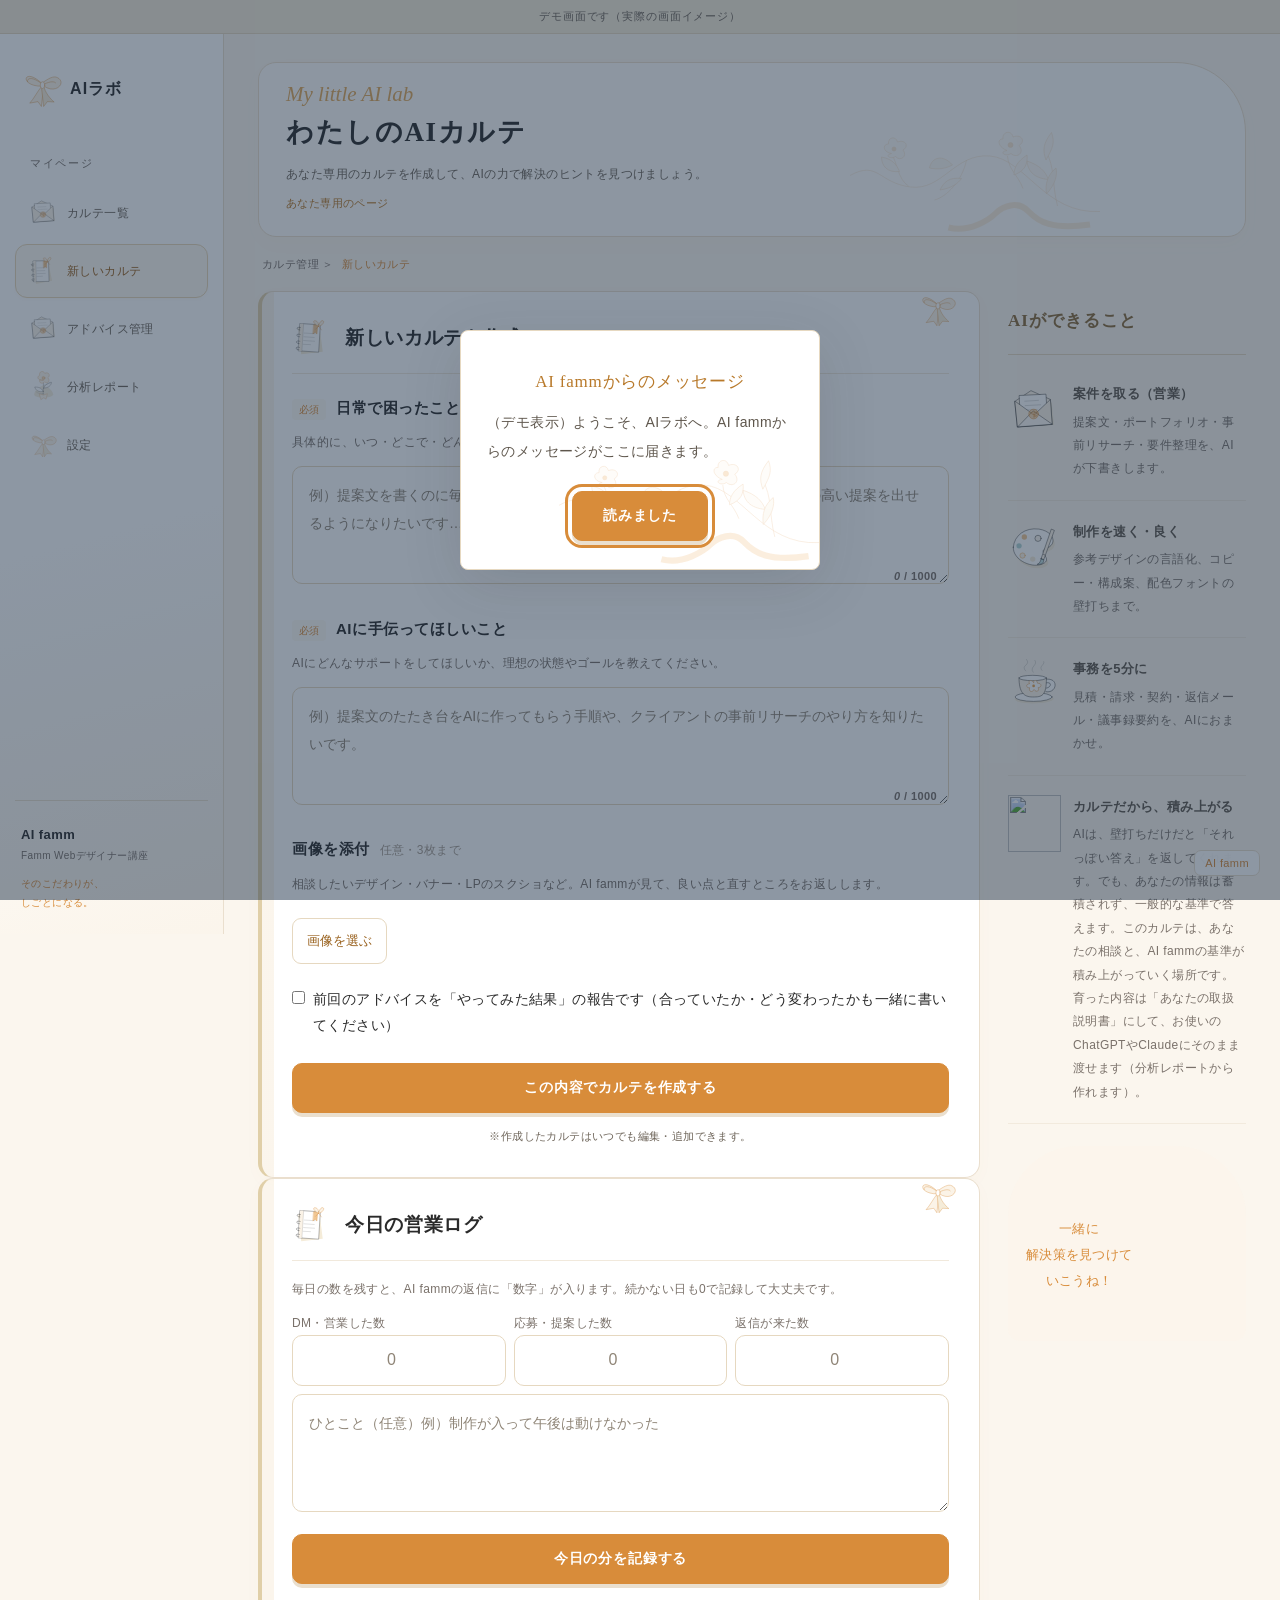
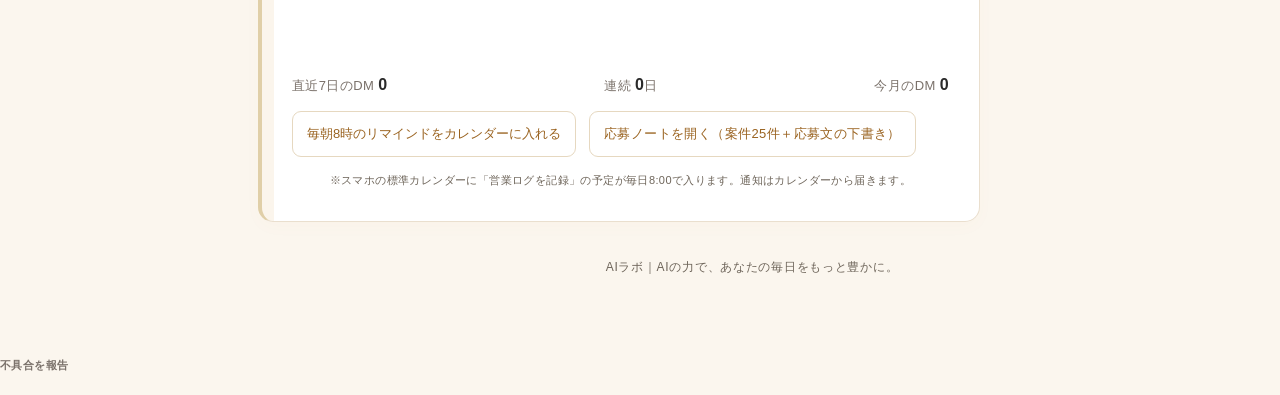
==== commit 9c5496c2: "famm版：講師なし＝AI自動返信の前提に変更（添削依頼・実験ノート・急ぎ・カリキュラム/勉強会文言を撤去、返信主体をAI fammに、FAQ/LP/AIチャット文言更新） Co-Authored-B" ====
--- a/index.html
+++ b/index.html
@@ -188,7 +188,7 @@
 .curwk .wt b{color:var(--navy2); display:block; font-size:14px;}
 .curwk.now{background:linear-gradient(90deg,#fbf3e7,transparent); margin:0 -18px; padding:9px 18px; border-radius:8px;}
 .curwk.now .wn{color:var(--pink2);}
-/* famm講師からのメッセージ */
+/* AI fammからのメッセージ */
 #ntcOv{position:fixed; inset:0; background:rgba(29,49,73,.5); display:none; align-items:center; justify-content:center; z-index:80; padding:22px;}
 #ntcOv.on{display:flex;}
 #ntcCard{position:relative; background:linear-gradient(165deg,#ffffff 0%,#fdf8f0 100%); border:2px solid #f2d9a8; border-radius:24px; padding:26px 22px 22px; max-width:360px; width:100%; text-align:center; box-shadow:0 20px 60px rgba(29,49,73,.3); animation:ntcPop .5s cubic-bezier(.2,1.4,.4,1);}
@@ -255,13 +255,12 @@
       <div class="ni sub on" id="ni_new" data-v="v_new">新しいカルテ</div>
       <div class="ni" data-v="v_adv">アドバイス管理</div>
       <div class="ni" data-v="v_ana">分析レポート</div>
-      <div class="ni" id="niCur" data-v="v_cur">カリキュラム</div>
       <div class="ni" data-v="v_set">設定</div>
     </nav>
     <div class="sprof">
       <img src="assets/fm-desk.png" alt="" onerror="this.style.display='none'">
       <div>
-        <div class="nm">famm講師</div>
+        <div class="nm">AI famm</div>
         <div class="rl">Famm Webデザイナー講座</div>
         <div class="mt">そのこだわりが、<br>しごとになる。</div>
       </div>
@@ -307,22 +306,20 @@
             </div>
             <div class="q">
               <div class="qh"><b>画像を添付</b><span style="font-size:12px;color:#a89e93;">任意・3枚まで</span></div>
-              <p class="qguide">添削してほしいデザイン・バナー・LPのスクショなど。famm講師が見て、良い点と直すところをお返しします。</p>
+              <p class="qguide">相談したいデザイン・バナー・LPのスクショなど。AI fammが見て、良い点と直すところをお返しします。</p>
               <input type="file" id="imgIn" accept="image/*" multiple style="display:none">
               <button type="button" class="subbtn" id="imgBtn">画像を選ぶ</button>
               <div class="imgprev" id="imgPrev"></div>
               <label class="chk"><input type="checkbox" id="isResult"><span>前回のアドバイスを「やってみた結果」の報告です（合っていたか・どう変わったかも一緒に書いてください）</span></label>
-              <label class="chk"><input type="checkbox" id="isUrgent"><span>急ぎです（納期が近い実案件・提出前の確認）。管理者ボードで先頭に表示され、famm講師が優先して見ます</span></label>
-              <a class="subbtn" id="tensakuhref" href="tensaku.html" style="text-decoration:none; margin-top:12px;">Figmaのデザインを添削してもらう（添削依頼ページ）</a>
             </div>
             <button class="gbtn" id="send">この内容でカルテを作成する</button>
-            <div class="ok" id="okmsg">カルテが届きました。famm講師が読んで、アドバイスをお返ししますね。</div>
+            <div class="ok" id="okmsg">カルテが届きました。AI fammが読んで、アドバイスをお返ししますね。</div>
             <p class="note">※作成したカルテはいつでも編集・追加できます。</p>
           </div>
 
           <div class="card" id="slogCard">
             <h2>今日の営業ログ</h2>
-            <p class="qguide">毎日の数を残すと、famm講師の返信に「数字」が入ります。続かない日も0で記録して大丈夫です。</p>
+            <p class="qguide">毎日の数を残すと、AI fammの返信に「数字」が入ります。続かない日も0で記録して大丈夫です。</p>
             <div class="slog">
               <div><label>DM・営業した数</label><input type="number" id="slDm" min="0" max="999" inputmode="numeric" placeholder="0"></div>
               <div><label>応募・提案した数</label><input type="number" id="slAp" min="0" max="999" inputmode="numeric" placeholder="0"></div>
@@ -330,23 +327,12 @@
             </div>
             <textarea class="slogmemo" id="slMemo" maxlength="200" placeholder="ひとこと（任意）例）制作が入って午後は動けなかった"></textarea>
             <button class="gbtn" id="slSave" style="margin-top:12px;">今日の分を記録する</button>
-            <div class="ok" id="slOk">記録しました。famm講師にも共有されます。</div>
+            <div class="ok" id="slOk">記録しました。AI fammの返信に反映されます。</div>
             <div class="sbars" id="slBars"></div>
             <div class="sstat"><span>直近7日のDM <b id="slW">0</b></span><span>連続 <b id="slStreak">0</b>日</span><span>今月のDM <b id="slM">0</b></span></div>
             <button type="button" class="subbtn" id="slIcs">毎朝8時のリマインドをカレンダーに入れる</button>
             <a class="subbtn" id="oubohref" href="oubo.html" style="text-decoration:none; margin-left:8px;">応募ノートを開く（案件25件＋応募文の下書き）</a>
             <p class="note">※スマホの標準カレンダーに「営業ログを記録」の予定が毎日8:00で入ります。通知はカレンダーから届きます。</p>
-          </div>
-
-          <details class="curcard" id="curcard">
-            <summary>ラボのカリキュラム（全体の流れ）<span class="curnow" id="curnow"></span></summary>
-            <div class="curbody" id="curbody"></div>
-          </details>
-
-          <div class="card" id="labnoteCard" style="margin-top:16px; padding-bottom:18px;">
-            <h2>famm講師のAI実験ノート</h2>
-            <p class="qguide">famm講師が実際にAIを触って気づいたこと・使い方が、ここに溜まっていきます</p>
-            <div id="labnotes"></div>
           </div>
 
           <div style="display:none;">
@@ -364,8 +350,8 @@
         <!-- advice -->
         <div class="view" id="v_adv">
           <div class="card" style="padding-bottom:18px;">
-            <h2>famm講師からのアドバイス</h2>
-            <div id="advlist"><div class="empty"><img src="assets/fm-laptop.png" alt="" style="width:88px; display:block; margin:0 auto 8px;" onerror="this.style.display='none'">カルテを作成すると、ここにfamm講師からのアドバイスが届きます。</div></div>
+            <h2>AI fammからのアドバイス</h2>
+            <div id="advlist"><div class="empty"><img src="assets/fm-laptop.png" alt="" style="width:88px; display:block; margin:0 auto 8px;" onerror="this.style.display='none'">カルテを作成すると、ここにAI fammからのアドバイスが届きます。</div></div>
             <button class="refresh" id="refresh">更新する</button>
           </div>
         </div>
@@ -375,14 +361,6 @@
           <div class="card" style="padding-bottom:20px;">
             <h2>わたしの分析レポート</h2>
             <div id="anabody"></div>
-          </div>
-        </div>
-
-        <!-- curriculum -->
-        <div class="view" id="v_cur">
-          <div class="card" style="padding-bottom:20px;">
-            <h2>ラボのカリキュラム</h2>
-            <div id="curpage"></div>
           </div>
         </div>
 
@@ -398,7 +376,7 @@
             <h3 style="font-size:14px; color:var(--pink2); margin:22px 0 6px;">不具合のご報告</h3>
             <p style="font-size:14px;">うまく動かないところがあったら、こちらから教えてください。すぐ直します。</p>
             <button id="bugOpen2" style="border:1.5px solid #efd2a0; background:#ffffff; color:var(--pink2); border-radius:999px; padding:10px 24px; font-size:14px; font-weight:800; cursor:pointer; font-family:inherit; margin-top:8px;">不具合を報告する</button>
-            <p style="margin-top:18px;">書いた内容は、famm講師だけが見られます。データはこの専用ページとfamm講師の管理画面の間だけでやりとりされます。</p>
+            <p style="margin-top:18px;">書いた内容は、運営とAI fammだけが見られます。データはこの専用ページと運営の管理画面の間だけでやりとりされます。</p>
             <p style="margin-top:12px;"><a id="reset" href="javascript:void(0)">プロフィールをリセットする</a></p>
           </div>
         </div>
@@ -412,7 +390,7 @@
           <div class="fi"><div><b>案件を取る（営業）</b><p>提案文・ポートフォリオ・事前リサーチ・要件整理を、AIが下書きします。</p></div></div>
           <div class="fi"><div><b>制作を速く・良く</b><p>参考デザインの言語化、コピー・構成案、配色フォントの壁打ちまで。</p></div></div>
           <div class="fi"><div><b>事務を5分に</b><p>見積・請求・契約・返信メール・議事録要約を、AIにおまかせ。</p></div></div>
-          <div class="fi"><div><b>カルテだから、積み上がる</b><p>AIは、壁打ちだけだと「それっぽい答え」を返してくれます。でも、あなたの情報は蓄積されず、一般的な基準で答えます。このカルテは、あなたの相談と、famm講師の基準が積み上がっていく場所です。育った内容は「あなたの取扱説明書」にして、お使いのChatGPTやClaudeにそのまま渡せます（分析レポートから作れます）。</p></div></div>
+          <div class="fi"><div><b>カルテだから、積み上がる</b><p>AIは、壁打ちだけだと「それっぽい答え」を返してくれます。でも、あなたの情報は蓄積されず、一般的な基準で答えます。このカルテは、あなたの相談と、AI fammの基準が積み上がっていく場所です。育った内容は「あなたの取扱説明書」にして、お使いのChatGPTやClaudeにそのまま渡せます（分析レポートから作れます）。</p></div></div>
         </div>
         <div class="wink">
           <div class="scr">一緒に<br>解決策を見つけて<br>いこうね！</div>
@@ -429,8 +407,7 @@
 <div class="mnav">
   <button class="mn on" data-v="v_new" aria-label="新しいカルテを作成">作成</button>
   <button class="mn" data-v="v_list" aria-label="カルテの履歴">履歴</button>
-  <button class="mn" data-v="v_cur" aria-label="学習カリキュラム">学習</button>
-  <button class="mn" data-v="v_adv" aria-label="famm講師からの返信">返信</button>
+  <button class="mn" data-v="v_adv" aria-label="AI fammからの返信">返信</button>
   <button class="mn" data-v="v_ana">分析</button>
   <button class="mn" data-v="v_set">設定</button>
 </div>
@@ -493,162 +470,13 @@
 {worry:"AIが気になるのに、デザインの仕事のどこで使えるのか、何から始めればいいのかわからないままです。",want:"自分の制作フローに合う始め方を知りたいです。",created_at:new Date(Date.now()-180000000).toISOString()}
 ];
 var demoAdv=[
-{author_name:"famm講師",message:"カルテ、読みました。\n提案文に1時間かかっているとのこと、そこはAIがいちばん得意なところです。今夜、気になる案件の募集要項をそのまま貼って「私の強みが伝わる提案文のたたき台を作って」と頼んでみてください。5分でたたき台ができます。\nあなたの場合、長い文章の下書きが得意なClaudeが合っています。",created_at:new Date(Date.now()-43200000).toISOString()},
-{author_name:"famm講師",message:"AIとの付き合い方について、ひとつだけ。\n全部いっぺんに覚えようとしなくて大丈夫です。まずは「提案文のたたき台」と「クライアントの事前リサーチ」の2つだけAIに渡してみてください。提案の数と質が、両方いっぺんに上がります。",created_at:new Date(Date.now()-3600000).toISOString()}
+{author_name:"AIラボ運営",message:"カルテ、読みました。\n提案文に1時間かかっているとのこと、そこはAIがいちばん得意なところです。今夜、気になる案件の募集要項をそのまま貼って「私の強みが伝わる提案文のたたき台を作って」と頼んでみてください。5分でたたき台ができます。\nあなたの場合、長い文章の下書きが得意なClaudeが合っています。",created_at:new Date(Date.now()-43200000).toISOString()},
+{author_name:"AIラボ運営",message:"AIとの付き合い方について、ひとつだけ。\n全部いっぺんに覚えようとしなくて大丈夫です。まずは「提案文のたたき台」と「クライアントの事前リサーチ」の2つだけAIに渡してみてください。提案の数と質が、両方いっぺんに上がります。",created_at:new Date(Date.now()-3600000).toISOString()}
 ];
 
-/* ===== famm講師のAI実験ノート（おしらせのうち【AIメモ】で始まるものだけ） ===== */
-var LABTAG="【AIメモ】";
-var demoLabNotes=[
-{id:"dm1",worry:"【AIメモ】提案文のたたき台は、Claudeに「募集要項をそのまま貼る→自分の実績を3つ渡す」の順で頼むと精度が上がりました。順番を逆にすると一般論になります。",created_at:new Date(Date.now()-7200000).toISOString()},
-{id:"dm2",worry:"【AIメモ】参考デザインの言語化は、ChatGPTに画像を渡して「余白・配色・フォントの3点で分解して」と聞くのが早いです。",created_at:new Date(Date.now()-260000000).toISOString()},
-{id:"dm3",worry:"今週の勉強会は、アーカイブ（録画）を残します。当日むずかしい方はあとから見てくださいね。",created_at:new Date(Date.now()-300000000).toISOString()}
-];
-function renderLabNotes(list){
-  var box=document.getElementById("labnotes");
-  if(!box) return;
-  var picked=(list||[]).filter(function(n){ return String(n.worry||"").indexOf(LABTAG)===0; });
-  box.innerHTML="";
-  if(!picked.length){
-    var em=document.createElement("div"); em.className="empty";
-    em.textContent="メモはこれから増えていきます。famm講師がAIを試したら、ここに並びます。";
-    box.appendChild(em); return;
-  }
-  picked.forEach(function(n){
-    var e=document.createElement("div"); e.className="hitem";
-    var d=document.createElement("span"); d.className="d"; d.textContent=fmt(n.created_at); e.appendChild(d);
-    var b=document.createElement("div");
-    fillText(b,String(n.worry||"").slice(LABTAG.length).replace(/^[\s　]+/,""));
-    e.appendChild(b);
-    box.appendChild(e);
-  });
-}
-function loadLabNotes(){
-  if(DEMO){ renderLabNotes(demoLabNotes); return; }
-  sb("ailab_notes?member_id=eq.notice_all&mood=eq.おしらせ&order=created_at.desc&limit=30").then(function(r){return r.json();})
-    .then(function(j){ if(Array.isArray(j)) renderLabNotes(j); }).catch(function(){});
-}
-
-function renderHist(list){
-  var h=document.getElementById("hist");
-  if(!list.length){ h.innerHTML='<div class="empty">作成したカルテが、ここに並びます。</div>'; return; }
-  h.innerHTML="";
-  list.forEach(function(n){
-    var e=document.createElement("div"); e.className="hitem";
-    var ims=IMGMAP[String(n.id)]||[];
-    e.innerHTML='<span class="d">'+fmt(n.created_at)+'</span>'+
-      '<div>'+esc(n.worry)+'</div>'+(n.want?'<div class="w2">AIにしてほしいこと：'+esc(n.want)+'</div>':'')+
-      (ims.length?'<div class="hthumbs">'+ims.map(function(d){ return '<img src="'+d+'" alt="添付画像">'; }).join("")+'</div>':'');
-    Array.prototype.forEach.call(e.querySelectorAll(".hthumbs img"),function(im){ im.onclick=function(){ viewImg(im.src); }; });
-    h.appendChild(e);
-  });
-}
-function renderAdv(list){
-  var a=document.getElementById("advlist");
-  if(!list.length){ a.innerHTML='<div class="empty"><img src="assets/fm-laptop.png" alt="" style="width:88px; display:block; margin:0 auto 8px;" onerror="this.style.display=\'none\'">カルテを作成すると、ここにfamm講師からのアドバイスが届きます。</div>'; return; }
-  a.innerHTML="";
-  list.forEach(function(m){
-    var e=document.createElement("div"); e.className="adv";
-    e.innerHTML='<div class="head"><img class="av" src="assets/fm-desk.png" alt="" onerror="this.style.display=\'none\'"><div><div class="nm">'+esc(m.author_name||"famm講師")+'</div><div class="dt">'+fmt(m.created_at)+'</div></div></div>'+
-      '<div class="body">'+esc(m.message).replace(/(https?:\/\/[^\s<]+)/g,'<a href="$1" target="_blank" rel="noopener">$1</a>')+'</div>';
-    a.appendChild(e);
-  });
-}
-var lastNotes=[], lastAdv=[], lastManual="", IMGMAP={}, demoImgs=[], EXPIRY="", STOPPED=false;
-/* 受講期限を過ぎていたら、画面を停止表示に切り替える（オープンチャットはそのまま） */
-function checkExpiry(){
-  if(!EXPIRY||EXPIRY==="9999-12-31"||STOPPED) return;
-  var today=todayKey();
-  if(EXPIRY>=today) return;
-  STOPPED=true;
-  var main=document.querySelector(".colmain")||document.getElementById("main-content")||document.body;
-  var d=new Date(EXPIRY+"T00:00:00");
-  var box=document.createElement("div"); box.className="card"; box.id="stopCard";
-  box.innerHTML='<h2>受講期間が終了しました</h2><p class="qguide" style="margin-top:8px;">'+(d.getMonth()+1)+'月'+d.getDate()+'日で、カルテの受講期間が終わりました。ここまで一緒に進めてくださって、ありがとうございました🤍</p>'+
-    '<p class="qguide" style="margin-top:10px;"><b>続ける場合</b>：月額【famm設定】円（税込）の継続プランで、カルテ・返信・取扱説明書をそのまま使い続けられます。オープンチャットでfamm講師に「継続希望」とお知らせください。</p>'+
-    '<p class="qguide" style="margin-top:10px;">オープンチャット（AIの情報交換の場）は、このあとも残れます。</p>';
-  main.innerHTML=""; main.appendChild(box);
-}
-function splitRows(j){
-  /* 同じ member_id の行を、カルテ本文／添付画像／営業ログ に分ける */
-  IMGMAP={}; LOGS=[];
-  var notes=[];
-  j.forEach(function(n){
-    if(n.mood==="添付画像"){ var k=String(n.want||"").replace(/^karte:/,"").split("#")[0]; (IMGMAP[k]=IMGMAP[k]||[]).push(n.worry); }
-    else if(n.mood==="営業ログ"){ LOGS.push(n); }
-    else if(n.mood==="期限"){ if(!EXPIRY||String(n.want||"")>EXPIRY) EXPIRY=String(n.want||""); }
-    else if(n.mood==="応募ノート"){ }
-    else notes.push(n);
-  });
-  Object.keys(IMGMAP).forEach(function(k){ IMGMAP[k].reverse(); });
-  return notes;
-}
-function loadAll(){
-  if(DEMO){
-    lastNotes=splitRows(demoNotes.slice().concat(demoImgs)); lastAdv=demoAdv.slice();
-    renderHist(lastNotes); renderAdv(lastAdv); renderAnalysis(); renderLog(); return;
-  }
-  sb("ailab_notes?member_id=eq."+UID+"&order=created_at.desc&limit=300").then(function(r){return r.json();})
-    .then(function(j){ if(Array.isArray(j)){ lastNotes=splitRows(j); checkExpiry(); if(STOPPED) return; renderHist(lastNotes); renderAnalysis(); renderLog(); } }).catch(function(){});
-  sb("ailab_advice?target_id=eq."+UID+"&order=created_at.desc&limit=100").then(function(r){return r.json();})
-    .then(function(j){ if(Array.isArray(j)){ j=j.filter(function(a){ return String(a.author_name||"").indexOf("draft")!==0; }); lastAdv=j; renderAdv(j); renderAnalysis(); } }).catch(function(){});
-}
-
-(function(){
-  var el=document.getElementById("niCur");
-  if(el) el.onclick=function(){ if(window.switchView) window.switchView("v_cur"); };
-})();
-
-/* ===== カリキュラム常設（オープン準備中） ===== */
-(function(){
-  var cfgWeek=window.cfgWeek||function(i,d){return d||"日程調整中";};
-  var CF=window.cfg||function(k,d){return d;};
-  var opened=true;  // 公開前に隠したい場合は false に
-  var WEEKS=[
-    ["第1週",cfgWeek(0),"AIを“デザインの相棒”にする","STEP1",
-      ["AIへの頼み方の型（前提→依頼→出したい形）を身につける","得意ジャンル・作風をAIに覚えさせて“自分専用”に育てる","声に出して相談する“壁打ち”の基本"]],
-    ["第2週",cfgWeek(1),"案件を“取る”①　提案文とポートフォリオ","STEP2",
-      ["提案文・応募文のたたき台を生成（クラウドソーシング向けにテンプレ化）","ポートフォリオの自己紹介文・実績説明文をブラッシュアップ"]],
-    ["第3週",cfgWeek(2),"案件を“取る”②　リサーチと要件整理","STEP3",
-      ["クライアントのHP・SNSをAIに読ませて事前リサーチ→提案の質を上げる","ヒアリング項目リストの自動生成と、ヒアリング後の要件整理"]],
-    ["第4週",cfgWeek(3),"制作を“速く・良く”する","STEP4",
-      ["参考デザインの分析・言語化（なぜ良いかをAIと分解する）","キャッチコピー・LP構成案の生成／ラフ・ワイヤーのアイデア出し","配色・フォント選定の壁打ち／画像生成でダミー・FV素材を作る"]],
-    ["第5週",cfgWeek(4),"事務作業を“5分”に","STEP5",
-      ["見積書・請求書・契約書のたたき台をAIで作る","返信・リマインドメール、議事録の音声文字起こし→自動要約","タスク整理・週間スケジュールの壁打ち／確定申告前の経費カテゴリ整理"]],
-    ["第6週",cfgWeek(5),"最終ミッション：言いにくい連絡＋自分専用ツール化","STEP6",
-      ["単価交渉・お断りメールなど「言いにくい連絡」の文面相談","納品前セルフチェックリストの運用","学んだ頼み方を“自分専用のプロンプト集/ツール”にまとめる"]]
-  ];
-  var starts=[new Date("2099-01-01"),new Date("2099-01-08"),new Date("2099-01-15"),new Date("2099-01-22"),new Date("2099-01-29"),new Date("2099-02-05"),new Date("2099-02-12")];
-  var now=Date.now(), cur=-1;
-  for(var i=0;i<6;i++){ if(now>=starts[i].getTime() && now<starts[i+1].getTime()) cur=i; }
-  var html="", htmlFull="";
-  if(opened){
-    WEEKS.forEach(function(w,i){
-      var head='<div class="curwk'+(i===cur?" now":"")+'"><span class="wn">'+w[0]+'<br>'+w[1]+'</span><span class="wt"><b>'+w[2]+(i===cur?"　←いまここ":"")+'</b>'+w[3]+'</span></div>';
-      html+=head;
-      var items=(w[4]||[]).map(function(it){return '<li>'+it+'</li>';}).join("");
-      htmlFull+=head+(items?'<ul style="margin:2px 0 14px 2px; padding-left:18px; font-size:14px; color:#5e564c; line-height:1.9;">'+items+'</ul>':"");
-    });
-    var sem='<div class="curwk"><span class="wn">勉強会</span><span class="wt"><b>'+CF("start_date","【famm設定】")+'</b>アーカイブ（録画）あり</span></div>';
-    html+=sem; htmlFull+=sem;
-  } else {
-    html='<div style="text-align:center; padding:26px 10px;">'
-      +'<div style="font-size:15px; font-weight:800; color:#2a2a2a; margin-top:8px;">カリキュラムは<br>まもなくオープンします</div>'
-      +'<div style="font-size:14px; color:#8f8577; margin-top:10px; line-height:2;">みなさんのカルテの悩みをぜんぶ読んで、<br>famm講師が心を込めて準備しています。<br>おたのしみに。</div>'
-      +'</div>';
-    htmlFull=html;
-  }
-  var box=document.getElementById("curbody"); if(box) box.innerHTML=html;
-  var page=document.getElementById("curpage"); if(page) page.innerHTML=htmlFull;
-  var lbl=document.getElementById("curnow");
-  if(lbl){
-    if(!opened){ lbl.textContent="オープン準備中"; }
-    else if(cur>=0){ lbl.textContent="いま"+WEEKS[cur][0]; }
-    else if(now<starts[0].getTime()){ lbl.textContent="開講前"; }
-  }
-})();
-
-/* ===== famm講師からのメッセージ（1人1回表示） ===== */
+
+
+/* ===== AI fammからのメッセージ（1人1回表示） ===== */
 (function(){
   var CF=window.cfg||function(k,d){return d;};
   function show(msg){
@@ -669,7 +497,7 @@
   if(DEMO){
     var greeted=false;
     try{ greeted=sessionStorage.getItem("fmlab_demo_greeted")==="1"; sessionStorage.setItem("fmlab_demo_greeted","1"); }catch(e){}
-    if(!greeted) setTimeout(function(){ show("（デモ表示）ようこそ、"+CF("labo_name","AI活用ラボ")+"へ。famm講師からのメッセージがここに届きます。"); },800);
+    if(!greeted) setTimeout(function(){ show("（デモ表示）ようこそ、"+CF("labo_name","AI活用ラボ")+"へ。AI fammからのメッセージがここに届きます。"); },800);
     return;
   }
   sb("ailab_notes?member_id=eq.notice_all&mood=eq.おしらせ&order=created_at.desc&limit=1").then(function(r){return r.json();})
@@ -812,8 +640,8 @@
       h+='<div class="anasec"><h3>悩みの変化</h3><p style="font-size:14px;">'+line+'</p></div>';
     }
   }
-  /* 3) famm講師からのアドバイスの傾向 */
-  h+='<div class="anasec"><h3>famm講師がくり返し伝えていること</h3>';
+  /* 3) AI fammからのアドバイスの傾向 */
+  h+='<div class="anasec"><h3>AI fammがくり返し伝えていること</h3>';
   if(lastAdv.length){
     var atext=lastAdv.map(function(a){return a.message||"";}).join(" ");
     var themes=[
@@ -829,7 +657,7 @@
     ts.sort(function(a,b){return b[1]-a[1];});
     if(ts.length){ ts.slice(0,3).forEach(function(t){ h+='<div class="trline"><i>'+t[1]+'回</i><span style="font-weight:700; color:var(--navy2);">'+t[0]+'</span></div>'; }); }
     else{ h+='<p style="font-size:14px;">アドバイスの傾向は、やりとりが増えると表示されます。</p>'; }
-  }else{ h+='<p style="font-size:14px;">famm講師からのアドバイスが届くと、ここに傾向が表示されます。</p>'; }
+  }else{ h+='<p style="font-size:14px;">AI fammからのアドバイスが届くと、ここに傾向が表示されます。</p>'; }
   h+='</div>';
   /* 4) AI活用プラン */
   var planKey=top.length?top[0][0]:"やり方・入口";
@@ -848,7 +676,7 @@
     if(top.length) m+="- いまの悩みの傾向："+top.slice(0,3).map(function(t){return t[0];}).join("／")+"\n";
     if(habs.length) m+="- 思考のくせ："+habs[0][0][0]+"（"+habs[0][0][2]+"）\n";
     if(ts&&ts.length){
-      m+="\n## famm講師から繰り返し言われていること\n";
+      m+="\n## AI fammから繰り返し言われていること\n";
       ts.slice(0,5).forEach(function(t){ m+="- "+t[0]+"（"+t[1]+"回）\n"; });
     }
     m+="\n## 私へのAI活用プラン\n- おすすめの相棒："+pl[0]+"\n- まかせること："+pl[1]+"\n- 最初の一歩："+pl[2]+"\n";
@@ -864,12 +692,12 @@
     m+="\n## あなた（AI）へのお願い\n"
       +"- 上の内容を前提に、私の相談に答えてください\n"
       +"- 数字・相場・断定は根拠を添えるか「確認が必要」と言ってください\n"
-      +"- 提案文や文章は、famm講師のアドバイスの基準（相手の悩みを理解して解決する・売り込まない）に沿って直してください\n";
+      +"- 提案文や文章は、AI fammのアドバイスの基準（相手の悩みを理解して解決する・売り込まない）に沿って直してください\n";
     lastManual=m;
   })();
   h+=MANUAL_SEC;
   h+='<p class="ananote">カルテ'+lastNotes.length+'件・アドバイス'+lastAdv.length+'件をもとに自動分析しています。カルテが増えるほど、精度が上がります。</p>';
-  /* 5) famm講師の処方箋（もらったアドバイスから抽出） */
+  /* 5) AI fammの処方箋（もらったアドバイスから抽出） */
   if(lastAdv.length){
     var atext2=lastAdv.map(function(a){return a.message||"";}).join(" ");
     var RX=[
@@ -889,21 +717,21 @@
       if(atext2.indexOf(r[0])>=0 && !seenRx[r[1]]){ seenRx[r[1]]=1; rx.push(r[1]); }
     });
     if(rx.length){
-      h+='<div class="anasec"><h3>famm講師の処方箋（あなた専用）</h3>';
+      h+='<div class="anasec"><h3>AI fammの処方箋（あなた専用）</h3>';
       rx.slice(0,4).forEach(function(t){ h+='<p style="font-size:14px; margin-top:6px;">☐ '+t+'</p>'; });
-      h+='<p style="font-size:14px; color:#a89e93; margin-top:8px;">famm講師からのアドバイスに、くり返し出てくる行動です。できた日はカルテで教えてくださいね。</p></div>';
+      h+='<p style="font-size:14px; color:#a89e93; margin-top:8px;">AI fammからのアドバイスに、くり返し出てくる行動です。できた日はカルテで教えてくださいね。</p></div>';
     }
     /* 6) 最新の宿題 */
     var latest=(lastAdv[0].message||"").split("。")[0];
     if(latest){
-      h+='<div class="anasec"><h3>famm講師からの最新メッセージ</h3><p style="font-size:14px; background:var(--pinkbg); border-radius:12px; padding:10px 14px;">'+latest.slice(0,90)+'。</p></div>';
+      h+='<div class="anasec"><h3>AI fammからの最新メッセージ</h3><p style="font-size:14px; background:var(--pinkbg); border-radius:12px; padding:10px 14px;">'+latest.slice(0,90)+'。</p></div>';
     }
   }
   /* 7) あなたの歩み */
   (function(){
     var first=chrono.length?new Date(chrono[0].created_at):null;
     var days=first?Math.max(1,Math.round((Date.now()-first.getTime())/86400000)):0;
-    h+='<div class="anasec"><h3>あなたの歩み</h3><p style="font-size:14px;">相談をはじめて <b>'+days+'日</b>／カルテ <b>'+lastNotes.length+'枚</b>／famm講師からの返信 <b>'+lastAdv.length+'通</b>'+(top.length?('／いちばんのテーマは<b>「'+top[0][0]+'」</b>'):'')+'</p></div>';
+    h+='<div class="anasec"><h3>あなたの歩み</h3><p style="font-size:14px;">相談をはじめて <b>'+days+'日</b>／カルテ <b>'+lastNotes.length+'枚</b>／AI fammからの返信 <b>'+lastAdv.length+'通</b>'+(top.length?('／いちばんのテーマは<b>「'+top[0][0]+'」</b>'):'')+'</p></div>';
   })();
   box.innerHTML=h;
   bindManual();
@@ -924,14 +752,14 @@
   var btn=this; btn.disabled=true;
   var isRes=document.getElementById("isResult").checked;
   if(isRes && w.indexOf("【やってみた結果】")!==0) w="【やってみた結果】"+w;
-  var isUrg=document.getElementById("isUrgent").checked;
+  var isUrg=false;
   var rec={member_id:UID||"demo",member_name:NAME,mood:(isUrg?"急ぎ":null),worry:w,want:wt};
   var imgs=IMGS.slice();
   function done(){
     document.getElementById("okmsg").style.display="block";
     document.getElementById("worry").value=""; document.getElementById("want").value="";
     document.getElementById("c1").textContent="0"; document.getElementById("c2").textContent="0";
-    document.getElementById("isResult").checked=false; document.getElementById("isUrgent").checked=false; IMGS=[]; renderThumbs();
+    document.getElementById("isResult").checked=false; IMGS=[]; renderThumbs();
     btn.disabled=false;
     setTimeout(function(){ document.getElementById("okmsg").style.display="none"; },4500);
     loadAll();
@@ -1015,7 +843,7 @@
     .catch(function(){ btn.disabled=false; alert("記録できませんでした。もう一度お試しください。"); });
 };
 (function(){ var a=document.getElementById("oubohref"); if(a){ a.href="oubo.html"+(UID?("?u="+encodeURIComponent(UID)+(NAME?("&name="+encodeURIComponent(NAME)):"")):(DEMO?"?demo=1":"")); }
-  var t=document.getElementById("tensakuhref"); if(t){ t.href="tensaku.html"+(UID?("?u="+encodeURIComponent(UID)+(NAME?("&name="+encodeURIComponent(NAME)):"")):(DEMO?"?demo=1":"")); } })();
+  })();
 document.getElementById("slIcs").onclick=function(){
   var d=new Date(); d.setDate(d.getDate()+1); var ymd=d.getFullYear()+("0"+(d.getMonth()+1)).slice(-2)+("0"+d.getDate()).slice(-2);
   var url=location.href.split("?")[0]+(UID?("?uid="+encodeURIComponent(UID)):"");
@@ -1085,7 +913,7 @@
 <div id="ntcOv">
   <div id="ntcCard">
     <img src="assets/fm-suit.png" alt="" onerror="this.style.display='none'">
-    <h3>famm講師からのメッセージ</h3>
+    <h3>AI fammからのメッセージ</h3>
     <div id="ntcMsg"></div>
     <button id="ntcClose">読みました</button>
   </div>
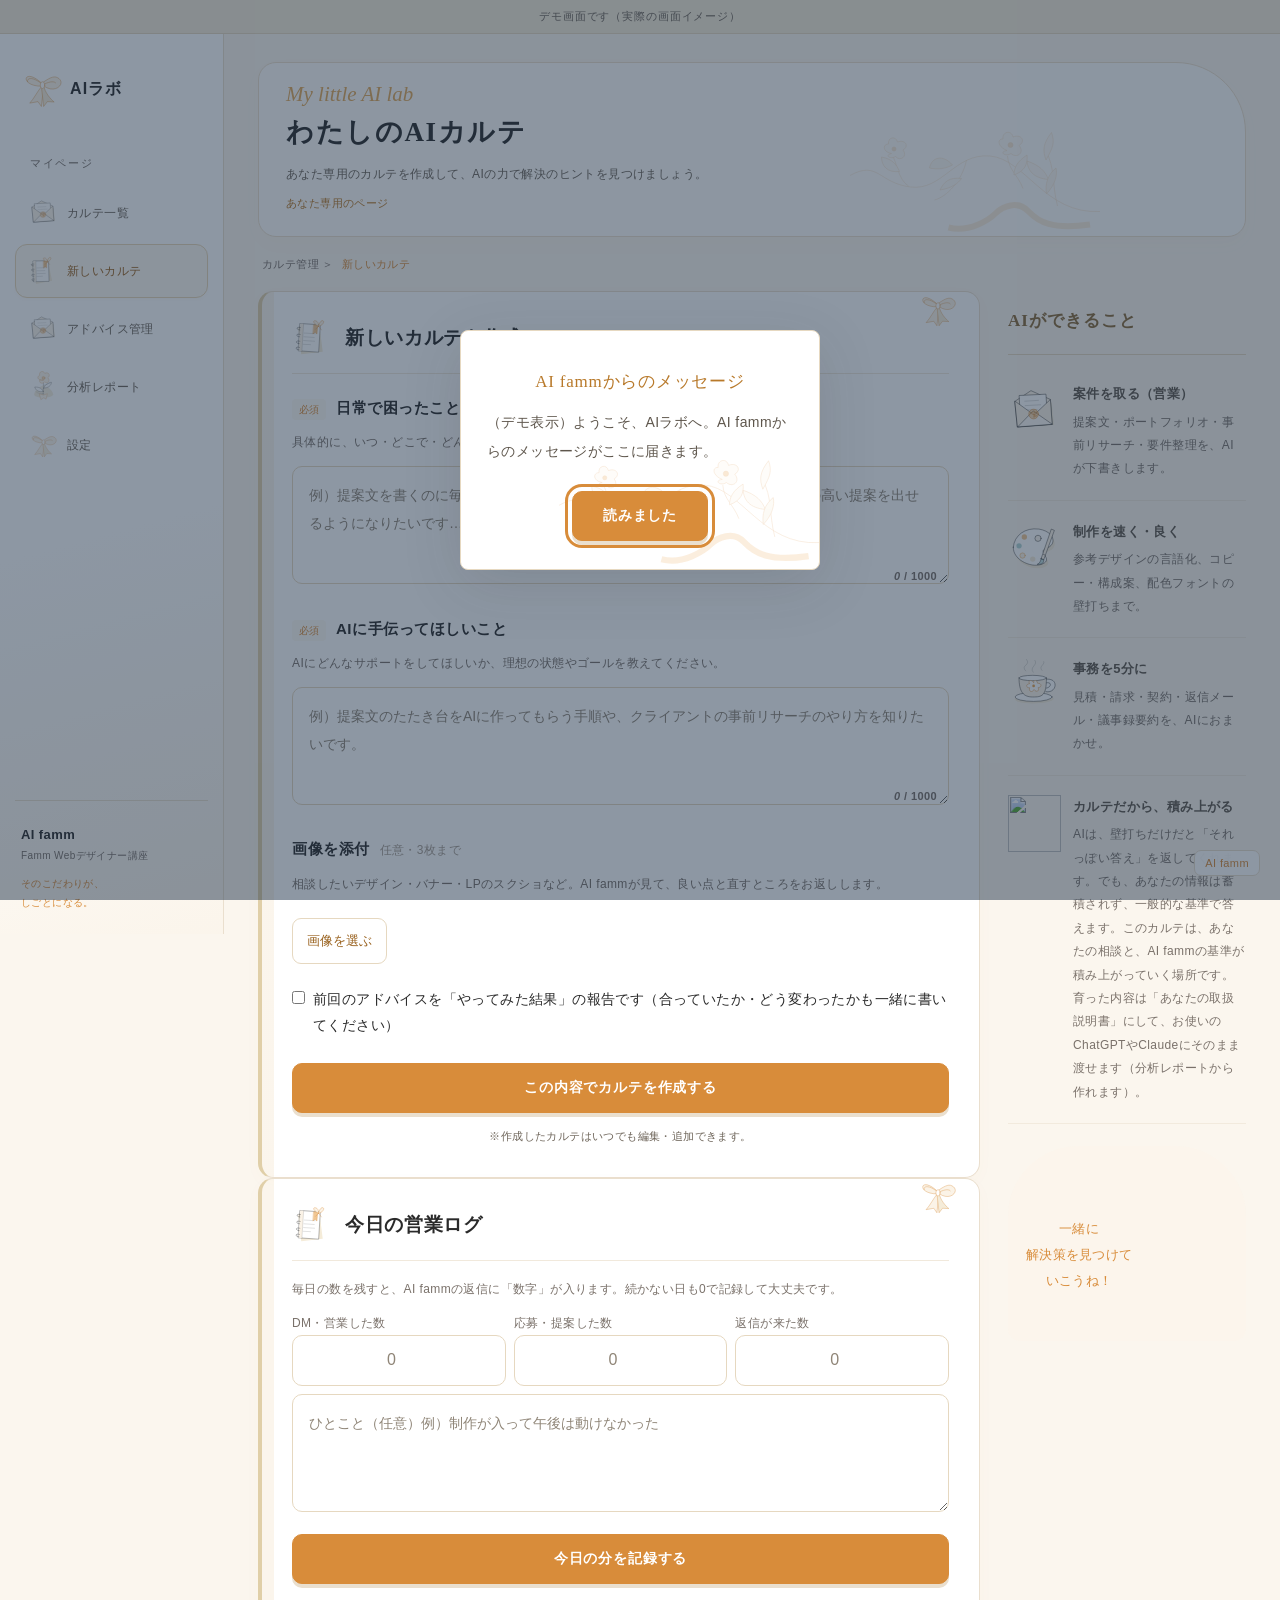
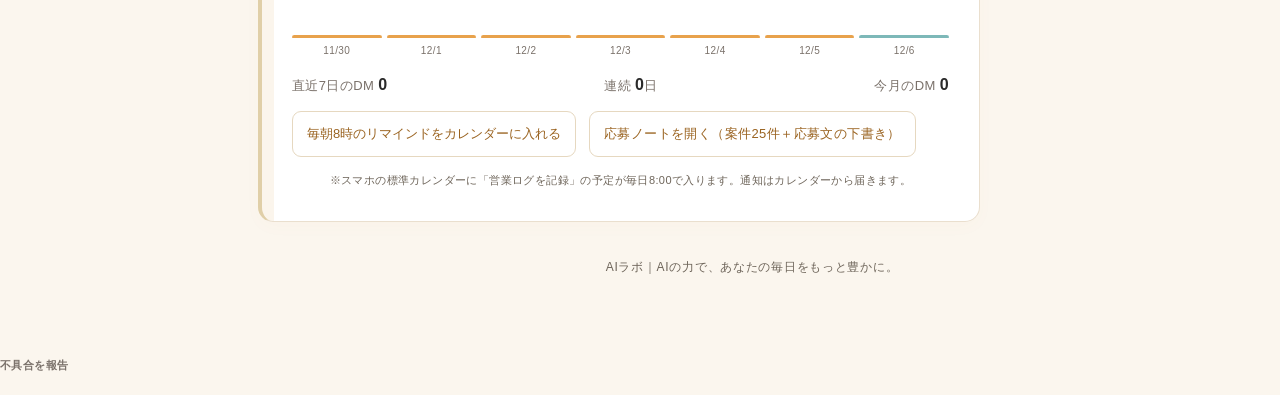
==== commit 6a19a3c0: "famm版：生徒ページの関数欠落を修正（実験ノートのJSは残し要素のみ撤去） Co-Authored-By: Claude Fable 5.1 <noreply@anthropic.com>" ====
--- a/index.html
+++ b/index.html
@@ -474,6 +474,107 @@
 {author_name:"AIラボ運営",message:"AIとの付き合い方について、ひとつだけ。\n全部いっぺんに覚えようとしなくて大丈夫です。まずは「提案文のたたき台」と「クライアントの事前リサーチ」の2つだけAIに渡してみてください。提案の数と質が、両方いっぺんに上がります。",created_at:new Date(Date.now()-3600000).toISOString()}
 ];
 
+/* ===== AI fammのAI実験ノート（おしらせのうち【AIメモ】で始まるものだけ） ===== */
+var LABTAG="【AIメモ】";
+var demoLabNotes=[
+{id:"dm1",worry:"【AIメモ】提案文のたたき台は、Claudeに「募集要項をそのまま貼る→自分の実績を3つ渡す」の順で頼むと精度が上がりました。順番を逆にすると一般論になります。",created_at:new Date(Date.now()-7200000).toISOString()},
+{id:"dm2",worry:"【AIメモ】参考デザインの言語化は、ChatGPTに画像を渡して「余白・配色・フォントの3点で分解して」と聞くのが早いです。",created_at:new Date(Date.now()-260000000).toISOString()},
+{id:"dm3",worry:"応募ノートを更新しました。新しい案件が入っています。",created_at:new Date(Date.now()-300000000).toISOString()}
+];
+function renderLabNotes(list){
+  var box=document.getElementById("labnotes");
+  if(!box) return;
+  var picked=(list||[]).filter(function(n){ return String(n.worry||"").indexOf(LABTAG)===0; });
+  box.innerHTML="";
+  if(!picked.length){
+    var em=document.createElement("div"); em.className="empty";
+    em.textContent="メモはこれから増えていきます。AI fammがAIを試したら、ここに並びます。";
+    box.appendChild(em); return;
+  }
+  picked.forEach(function(n){
+    var e=document.createElement("div"); e.className="hitem";
+    var d=document.createElement("span"); d.className="d"; d.textContent=fmt(n.created_at); e.appendChild(d);
+    var b=document.createElement("div");
+    fillText(b,String(n.worry||"").slice(LABTAG.length).replace(/^[\s　]+/,""));
+    e.appendChild(b);
+    box.appendChild(e);
+  });
+}
+function loadLabNotes(){
+  if(DEMO){ renderLabNotes(demoLabNotes); return; }
+  sb("ailab_notes?member_id=eq.notice_all&mood=eq.おしらせ&order=created_at.desc&limit=30").then(function(r){return r.json();})
+    .then(function(j){ if(Array.isArray(j)) renderLabNotes(j); }).catch(function(){});
+}
+
+function renderHist(list){
+  var h=document.getElementById("hist");
+  if(!list.length){ h.innerHTML='<div class="empty">作成したカルテが、ここに並びます。</div>'; return; }
+  h.innerHTML="";
+  list.forEach(function(n){
+    var e=document.createElement("div"); e.className="hitem";
+    var ims=IMGMAP[String(n.id)]||[];
+    e.innerHTML='<span class="d">'+fmt(n.created_at)+'</span>'+
+      '<div>'+esc(n.worry)+'</div>'+(n.want?'<div class="w2">AIにしてほしいこと：'+esc(n.want)+'</div>':'')+
+      (ims.length?'<div class="hthumbs">'+ims.map(function(d){ return '<img src="'+d+'" alt="添付画像">'; }).join("")+'</div>':'');
+    Array.prototype.forEach.call(e.querySelectorAll(".hthumbs img"),function(im){ im.onclick=function(){ viewImg(im.src); }; });
+    h.appendChild(e);
+  });
+}
+function renderAdv(list){
+  var a=document.getElementById("advlist");
+  if(!list.length){ a.innerHTML='<div class="empty"><img src="assets/fm-laptop.png" alt="" style="width:88px; display:block; margin:0 auto 8px;" onerror="this.style.display=\'none\'">カルテを作成すると、ここにAI fammからのアドバイスが届きます。</div>'; return; }
+  a.innerHTML="";
+  list.forEach(function(m){
+    var e=document.createElement("div"); e.className="adv";
+    e.innerHTML='<div class="head"><img class="av" src="assets/fm-desk.png" alt="" onerror="this.style.display=\'none\'"><div><div class="nm">'+esc(m.author_name||"AI famm")+'</div><div class="dt">'+fmt(m.created_at)+'</div></div></div>'+
+      '<div class="body">'+esc(m.message).replace(/(https?:\/\/[^\s<]+)/g,'<a href="$1" target="_blank" rel="noopener">$1</a>')+'</div>';
+    a.appendChild(e);
+  });
+}
+var lastNotes=[], lastAdv=[], lastManual="", IMGMAP={}, demoImgs=[], EXPIRY="", STOPPED=false;
+/* 受講期限を過ぎていたら、画面を停止表示に切り替える（オープンチャットはそのまま） */
+function checkExpiry(){
+  if(!EXPIRY||EXPIRY==="9999-12-31"||STOPPED) return;
+  var today=todayKey();
+  if(EXPIRY>=today) return;
+  STOPPED=true;
+  var main=document.querySelector(".colmain")||document.getElementById("main-content")||document.body;
+  var d=new Date(EXPIRY+"T00:00:00");
+  var box=document.createElement("div"); box.className="card"; box.id="stopCard";
+  box.innerHTML='<h2>受講期間が終了しました</h2><p class="qguide" style="margin-top:8px;">'+(d.getMonth()+1)+'月'+d.getDate()+'日で、カルテの受講期間が終わりました。ここまで一緒に進めてくださって、ありがとうございました🤍</p>'+
+    '<p class="qguide" style="margin-top:10px;"><b>続ける場合</b>：月額【famm設定】円（税込）の継続プランで、カルテ・返信・取扱説明書をそのまま使い続けられます。継続のお手続きは【famm設定】のご案内をご確認ください。</p>'+
+    '<p class="qguide" style="margin-top:10px;"></p>';
+  main.innerHTML=""; main.appendChild(box);
+}
+function splitRows(j){
+  /* 同じ member_id の行を、カルテ本文／添付画像／営業ログ に分ける */
+  IMGMAP={}; LOGS=[];
+  var notes=[];
+  j.forEach(function(n){
+    if(n.mood==="添付画像"){ var k=String(n.want||"").replace(/^karte:/,"").split("#")[0]; (IMGMAP[k]=IMGMAP[k]||[]).push(n.worry); }
+    else if(n.mood==="営業ログ"){ LOGS.push(n); }
+    else if(n.mood==="期限"){ if(!EXPIRY||String(n.want||"")>EXPIRY) EXPIRY=String(n.want||""); }
+    else if(n.mood==="応募ノート"){ }
+    else notes.push(n);
+  });
+  Object.keys(IMGMAP).forEach(function(k){ IMGMAP[k].reverse(); });
+  return notes;
+}
+function loadAll(){
+  if(DEMO){
+    lastNotes=splitRows(demoNotes.slice().concat(demoImgs)); lastAdv=demoAdv.slice();
+    renderHist(lastNotes); renderAdv(lastAdv); renderAnalysis(); renderLog(); return;
+  }
+  sb("ailab_notes?member_id=eq."+UID+"&order=created_at.desc&limit=300").then(function(r){return r.json();})
+    .then(function(j){ if(Array.isArray(j)){ lastNotes=splitRows(j); checkExpiry(); if(STOPPED) return; renderHist(lastNotes); renderAnalysis(); renderLog(); } }).catch(function(){});
+  sb("ailab_advice?target_id=eq."+UID+"&order=created_at.desc&limit=100").then(function(r){return r.json();})
+    .then(function(j){ if(Array.isArray(j)){ j=j.filter(function(a){ return String(a.author_name||"").indexOf("draft")!==0; }); lastAdv=j; renderAdv(j); renderAnalysis(); } }).catch(function(){});
+}
+
+(function(){
+  var el=document.getElementById("niCur");
+  if(el) el.onclick=function(){ if(window.switchView) window.switchView("v_cur"); };
+})();
 
 
 /* ===== AI fammからのメッセージ（1人1回表示） ===== */
